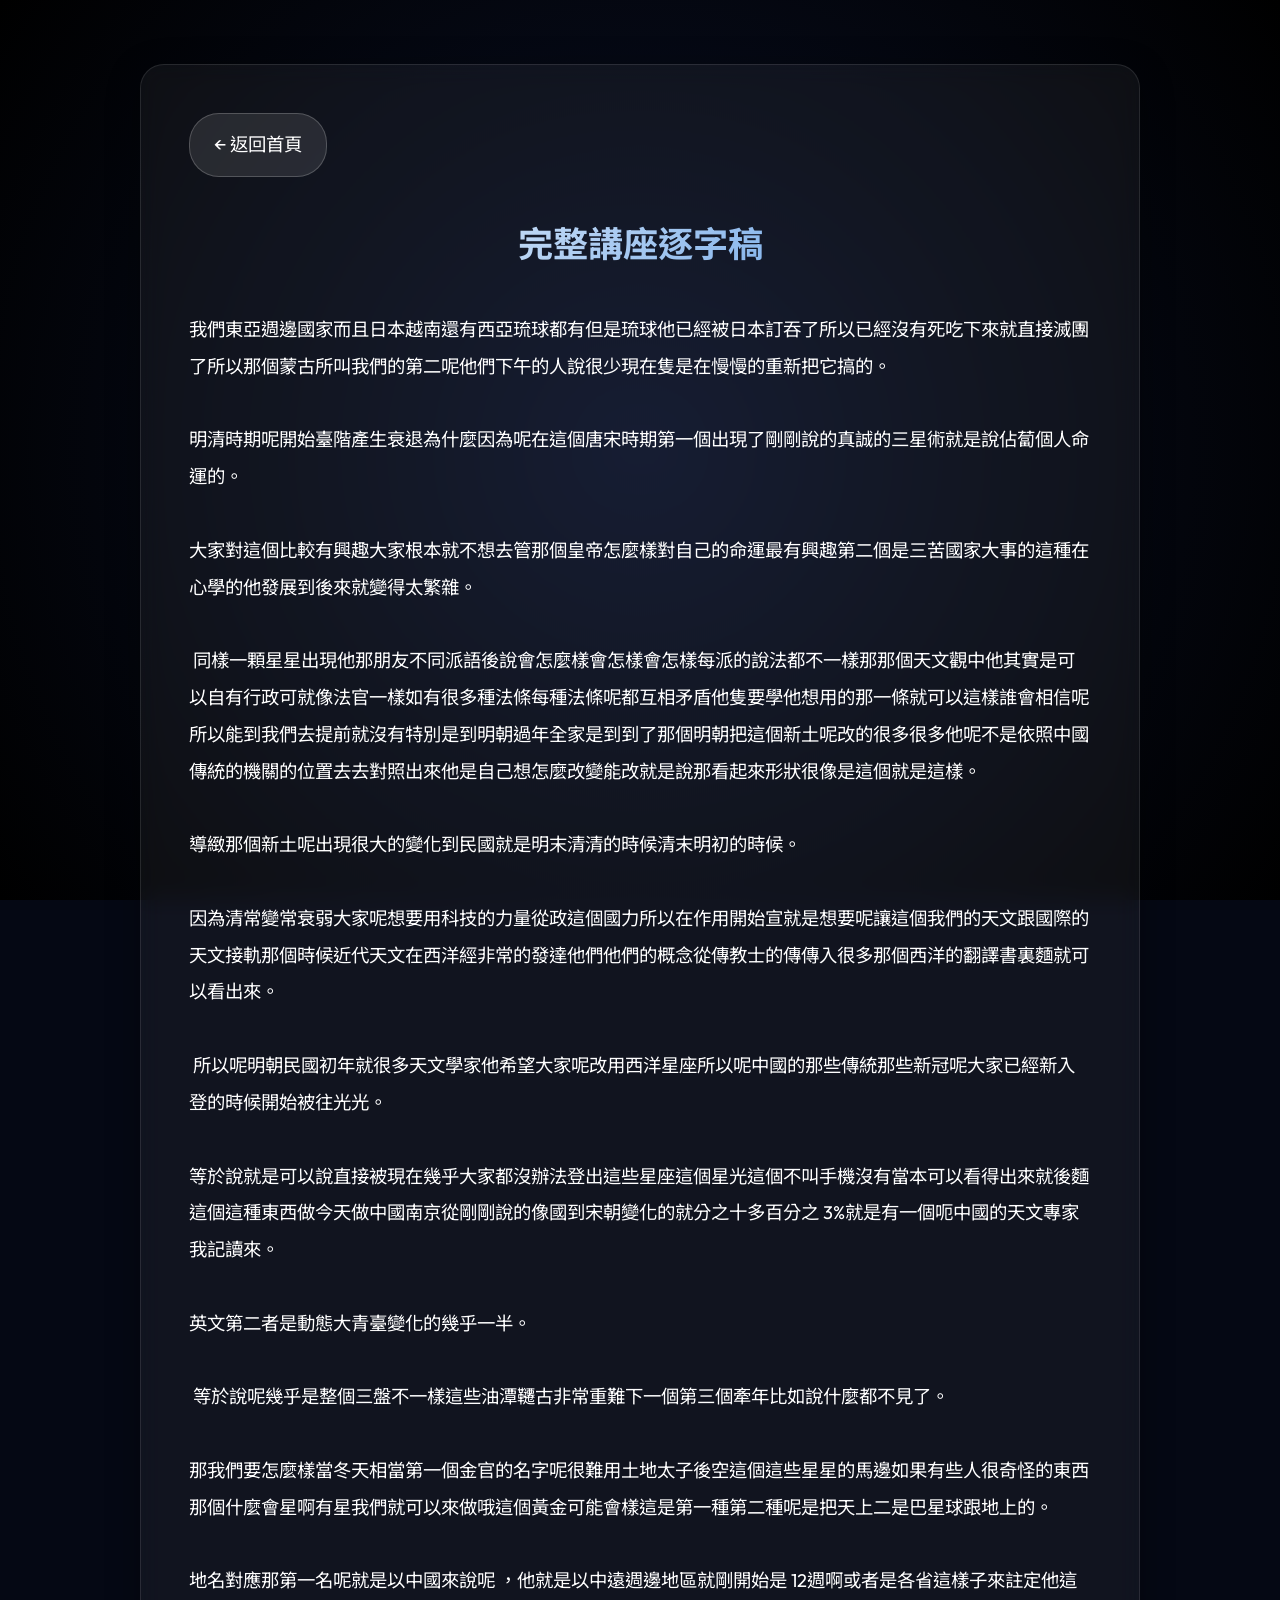
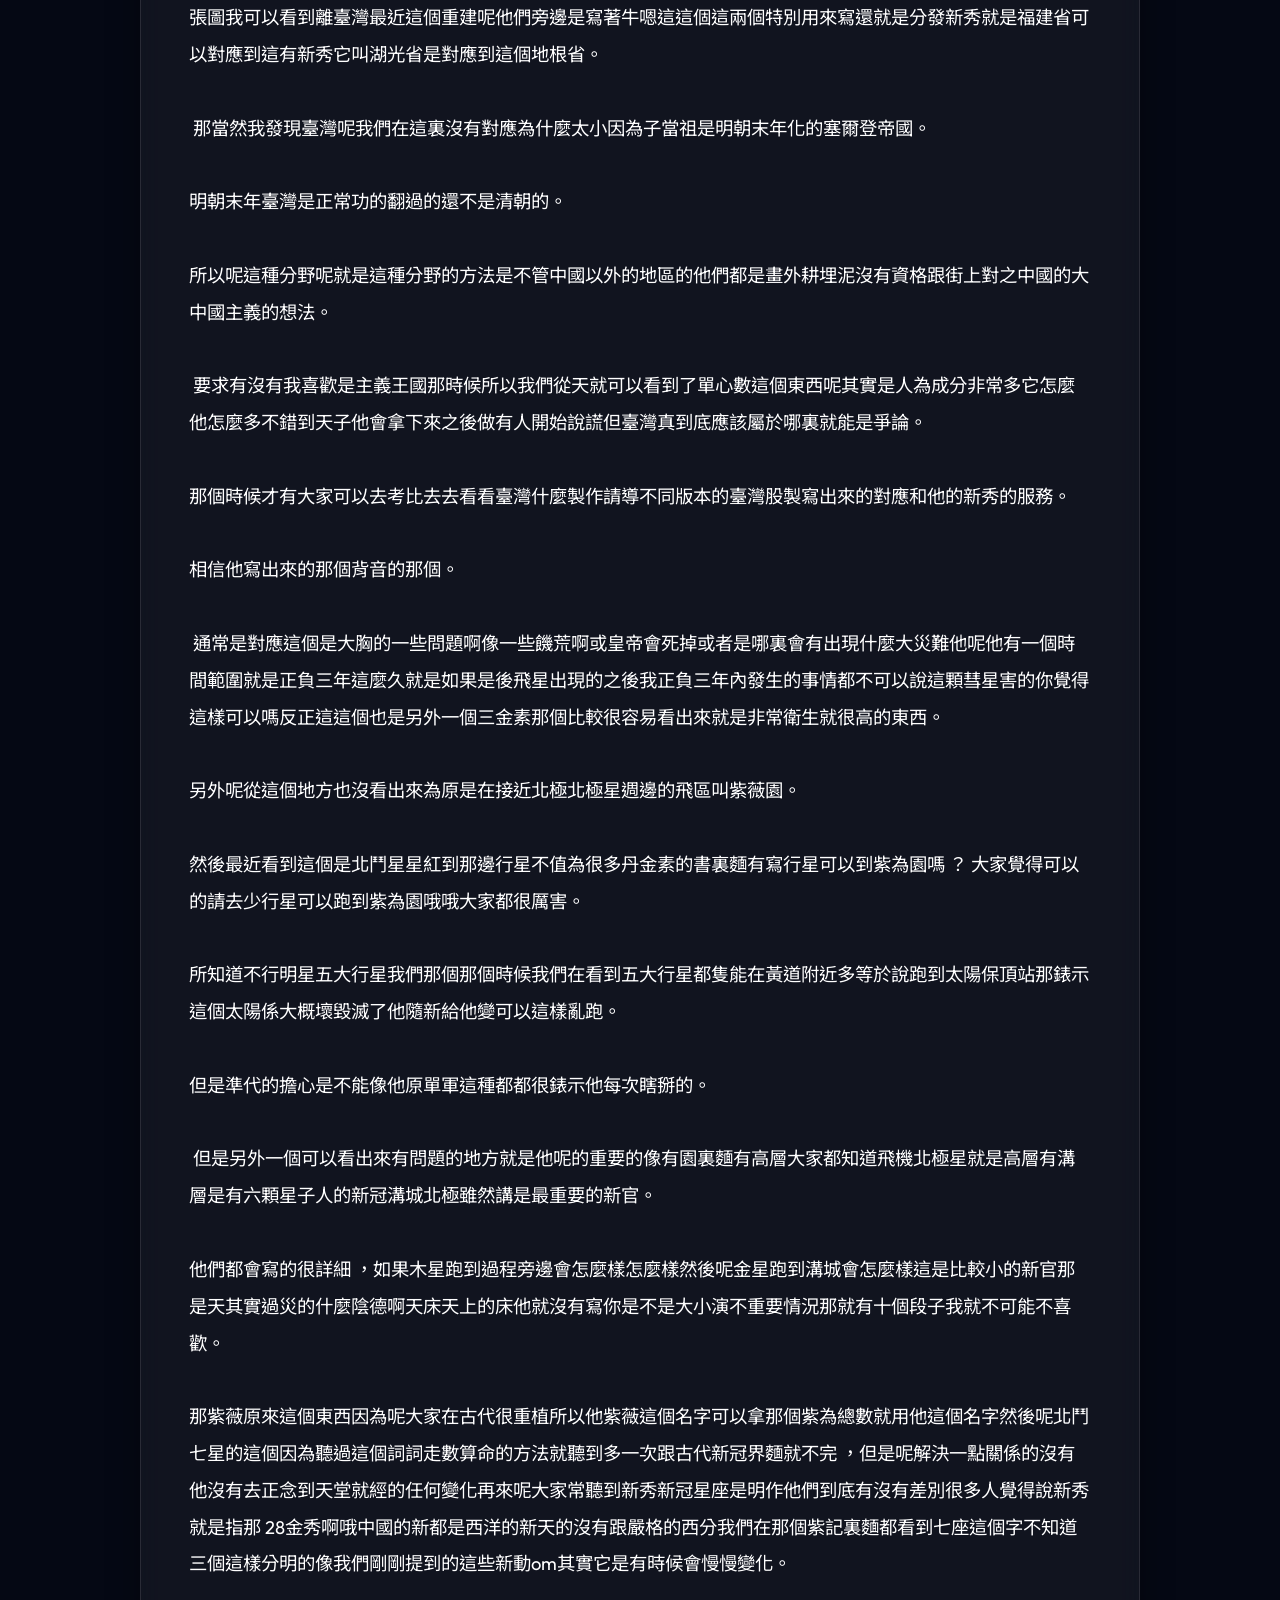
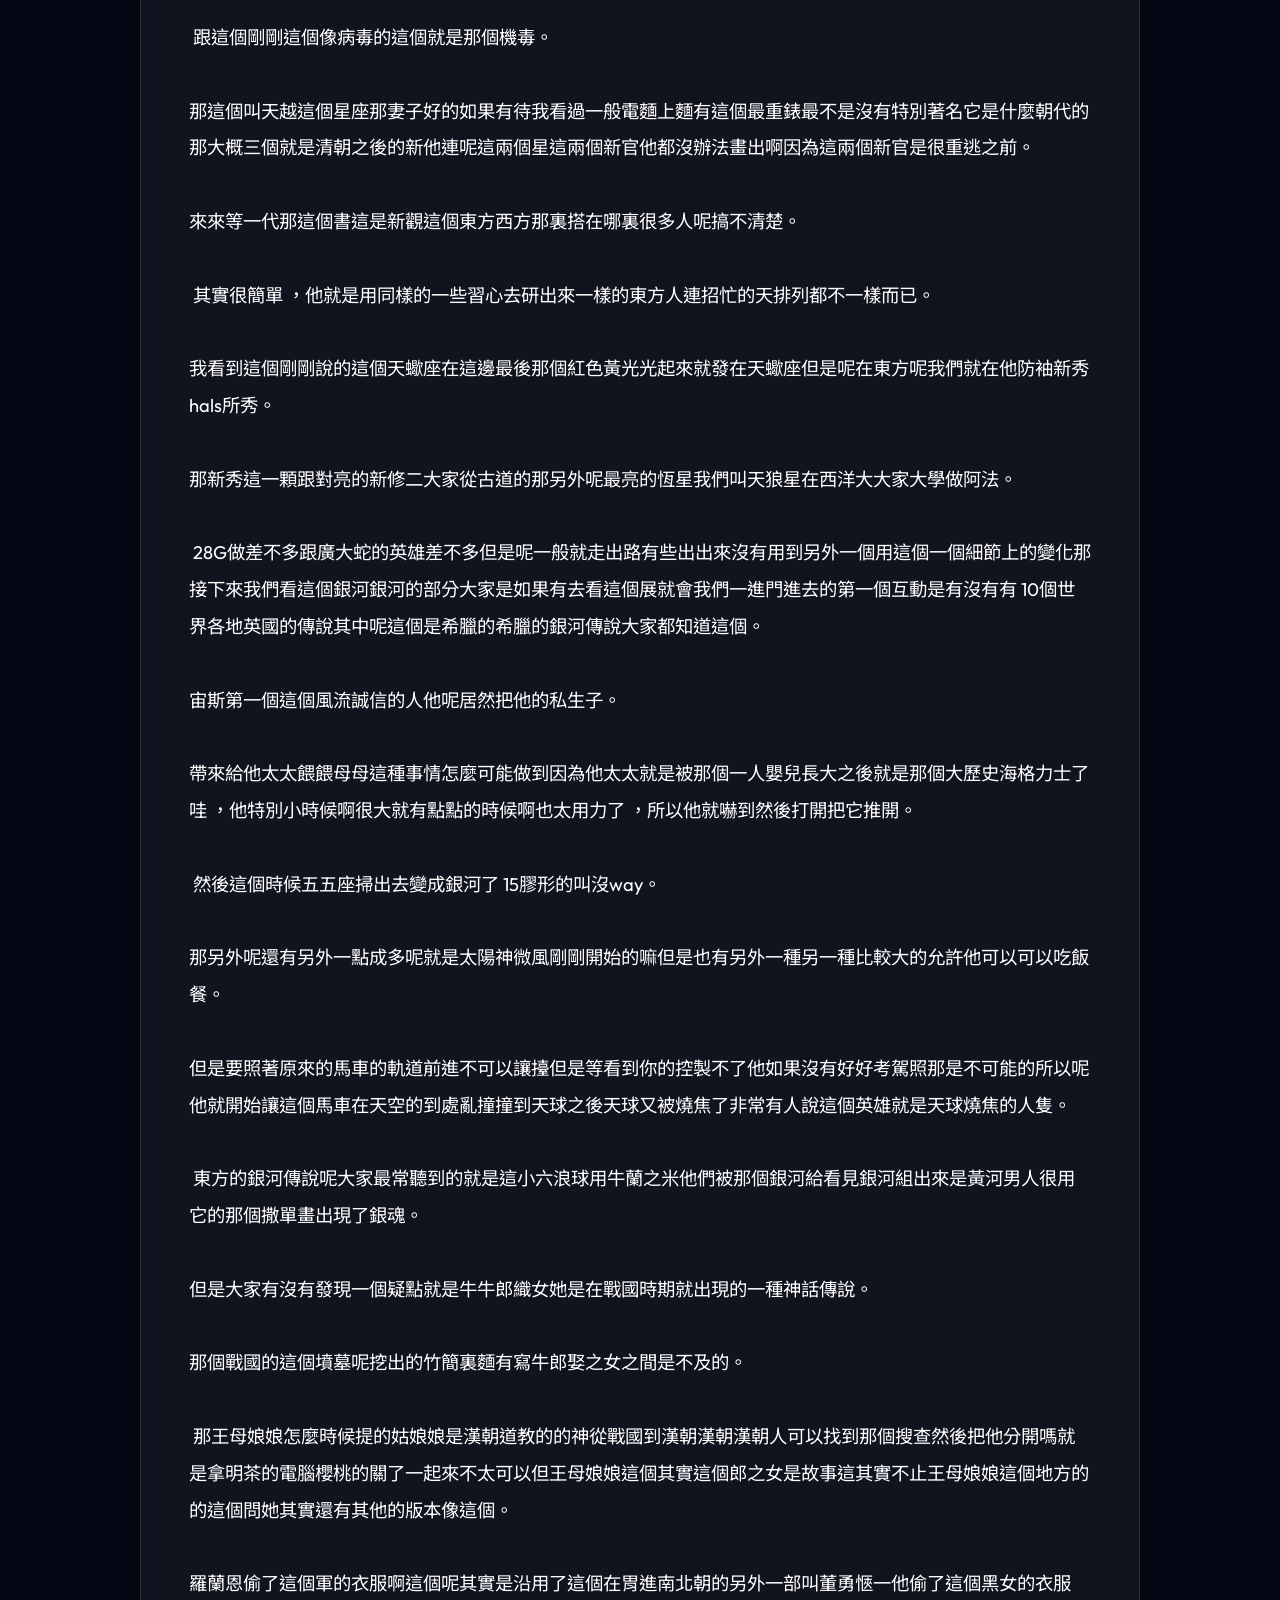
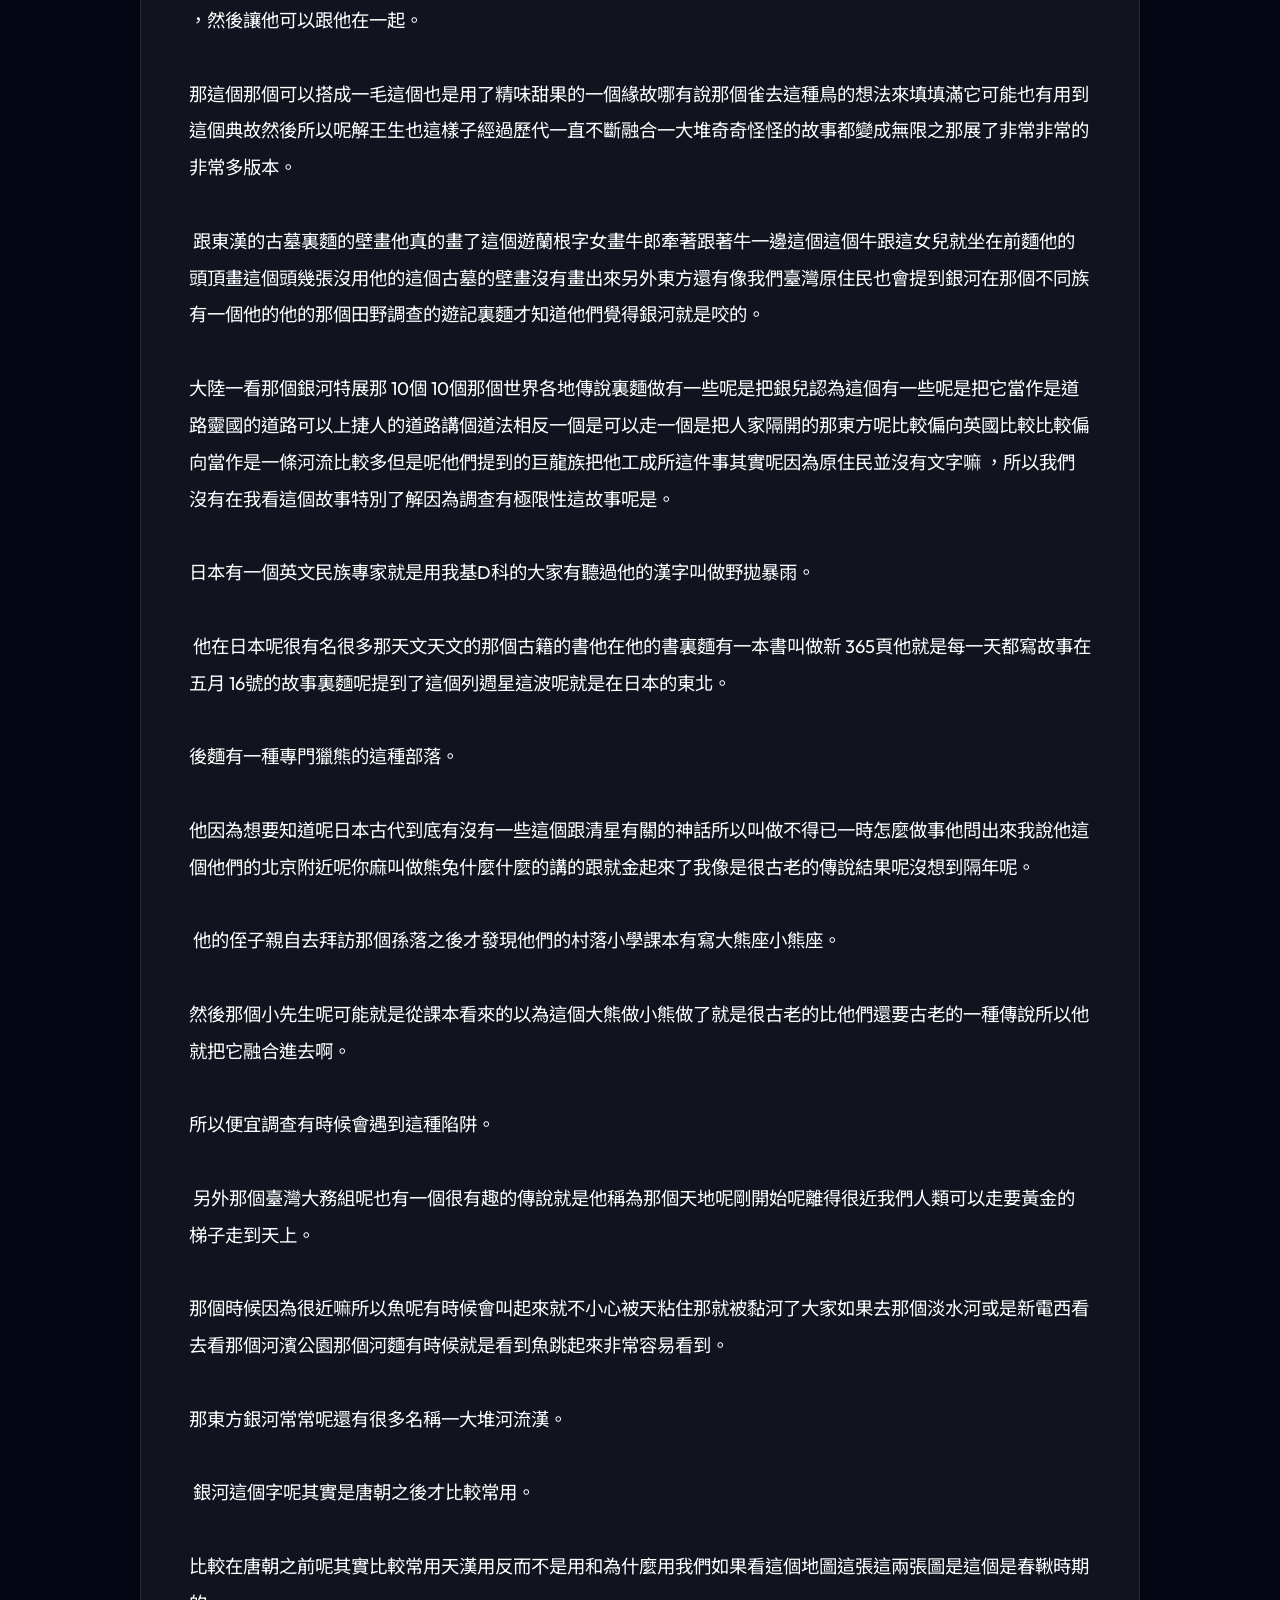
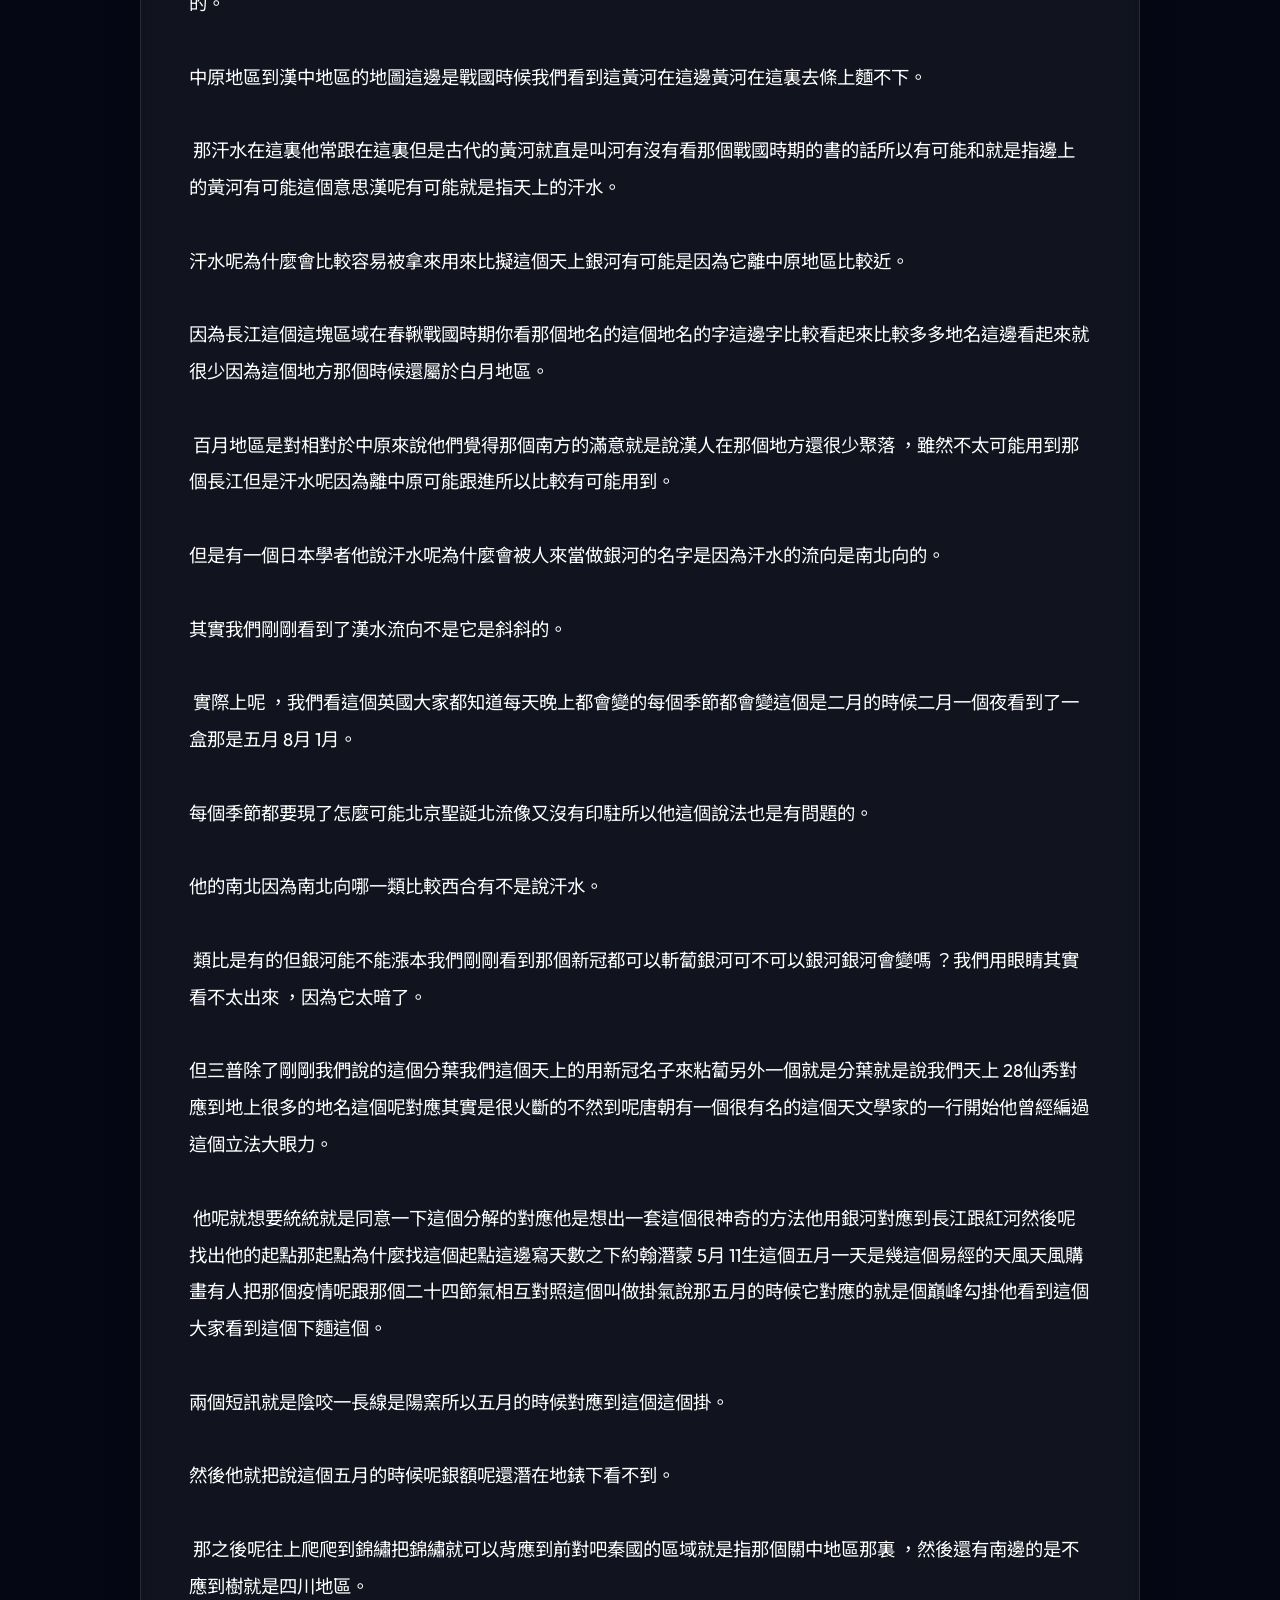
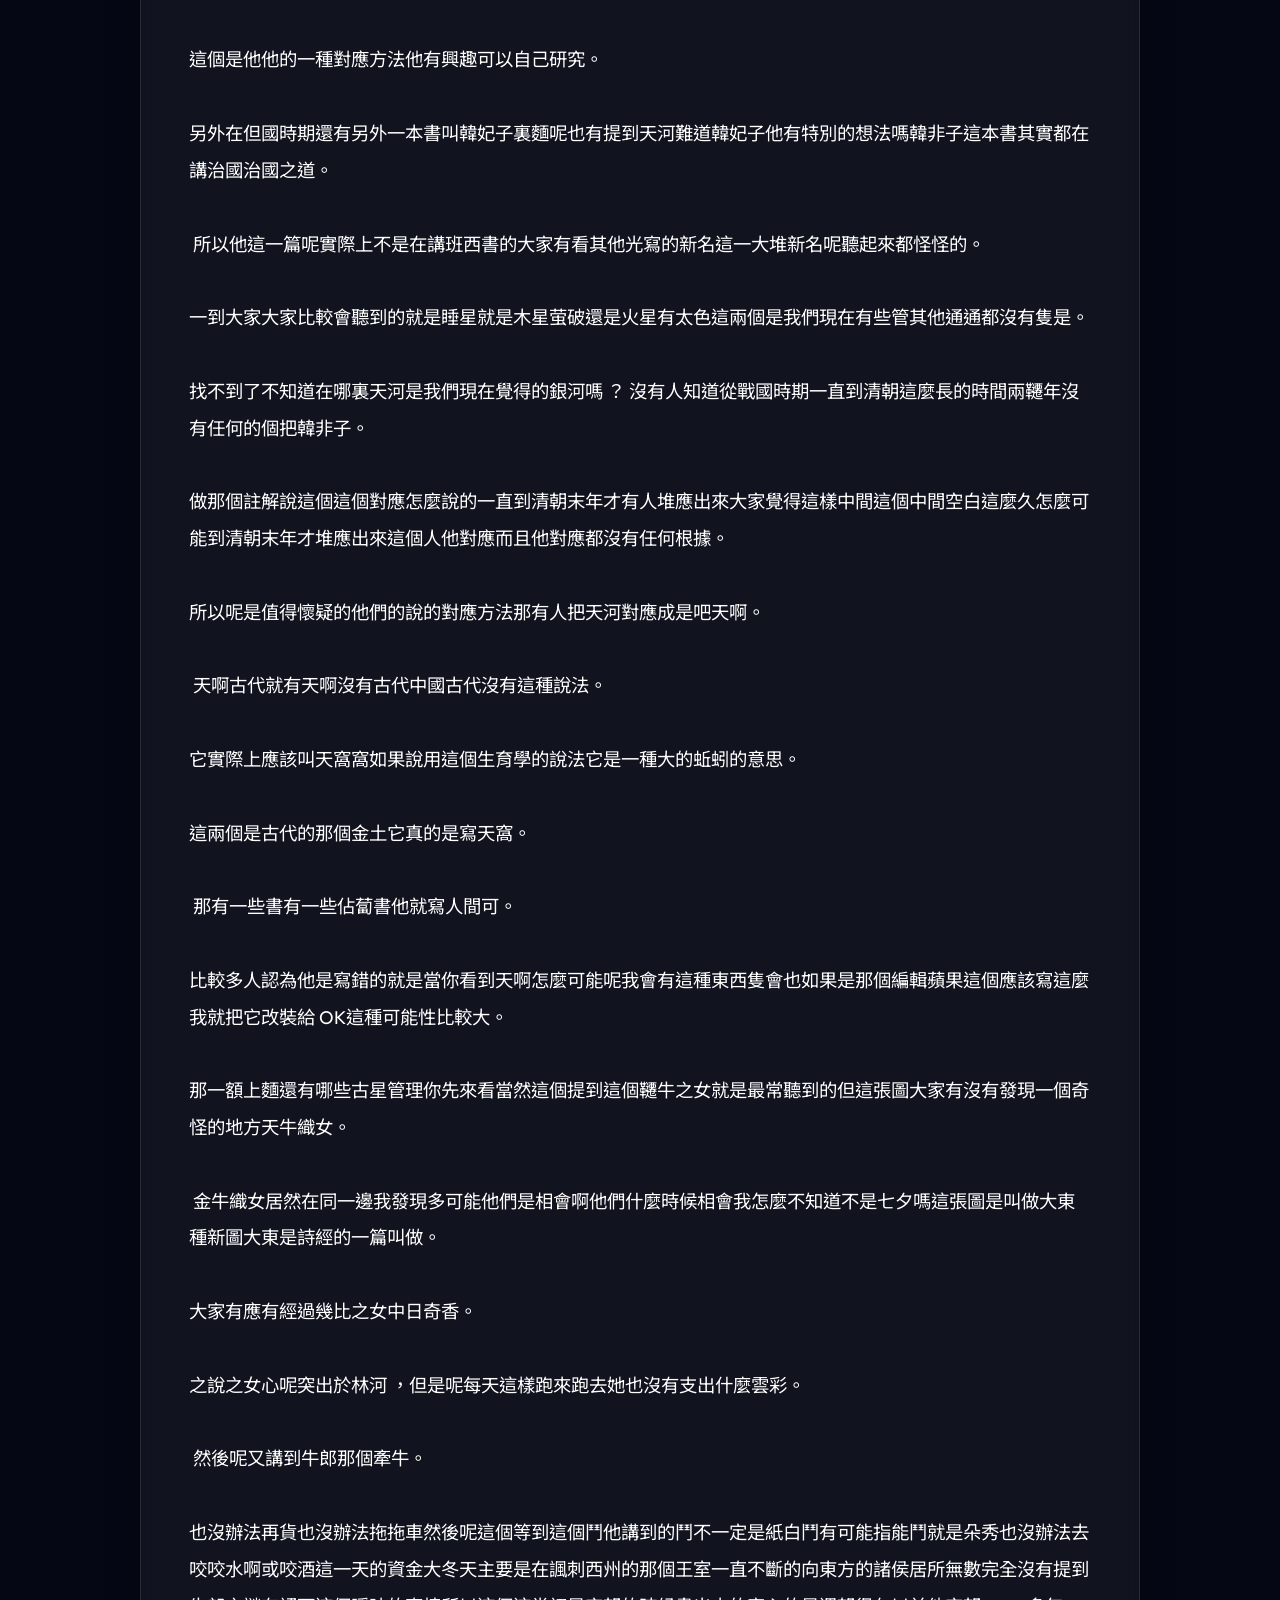
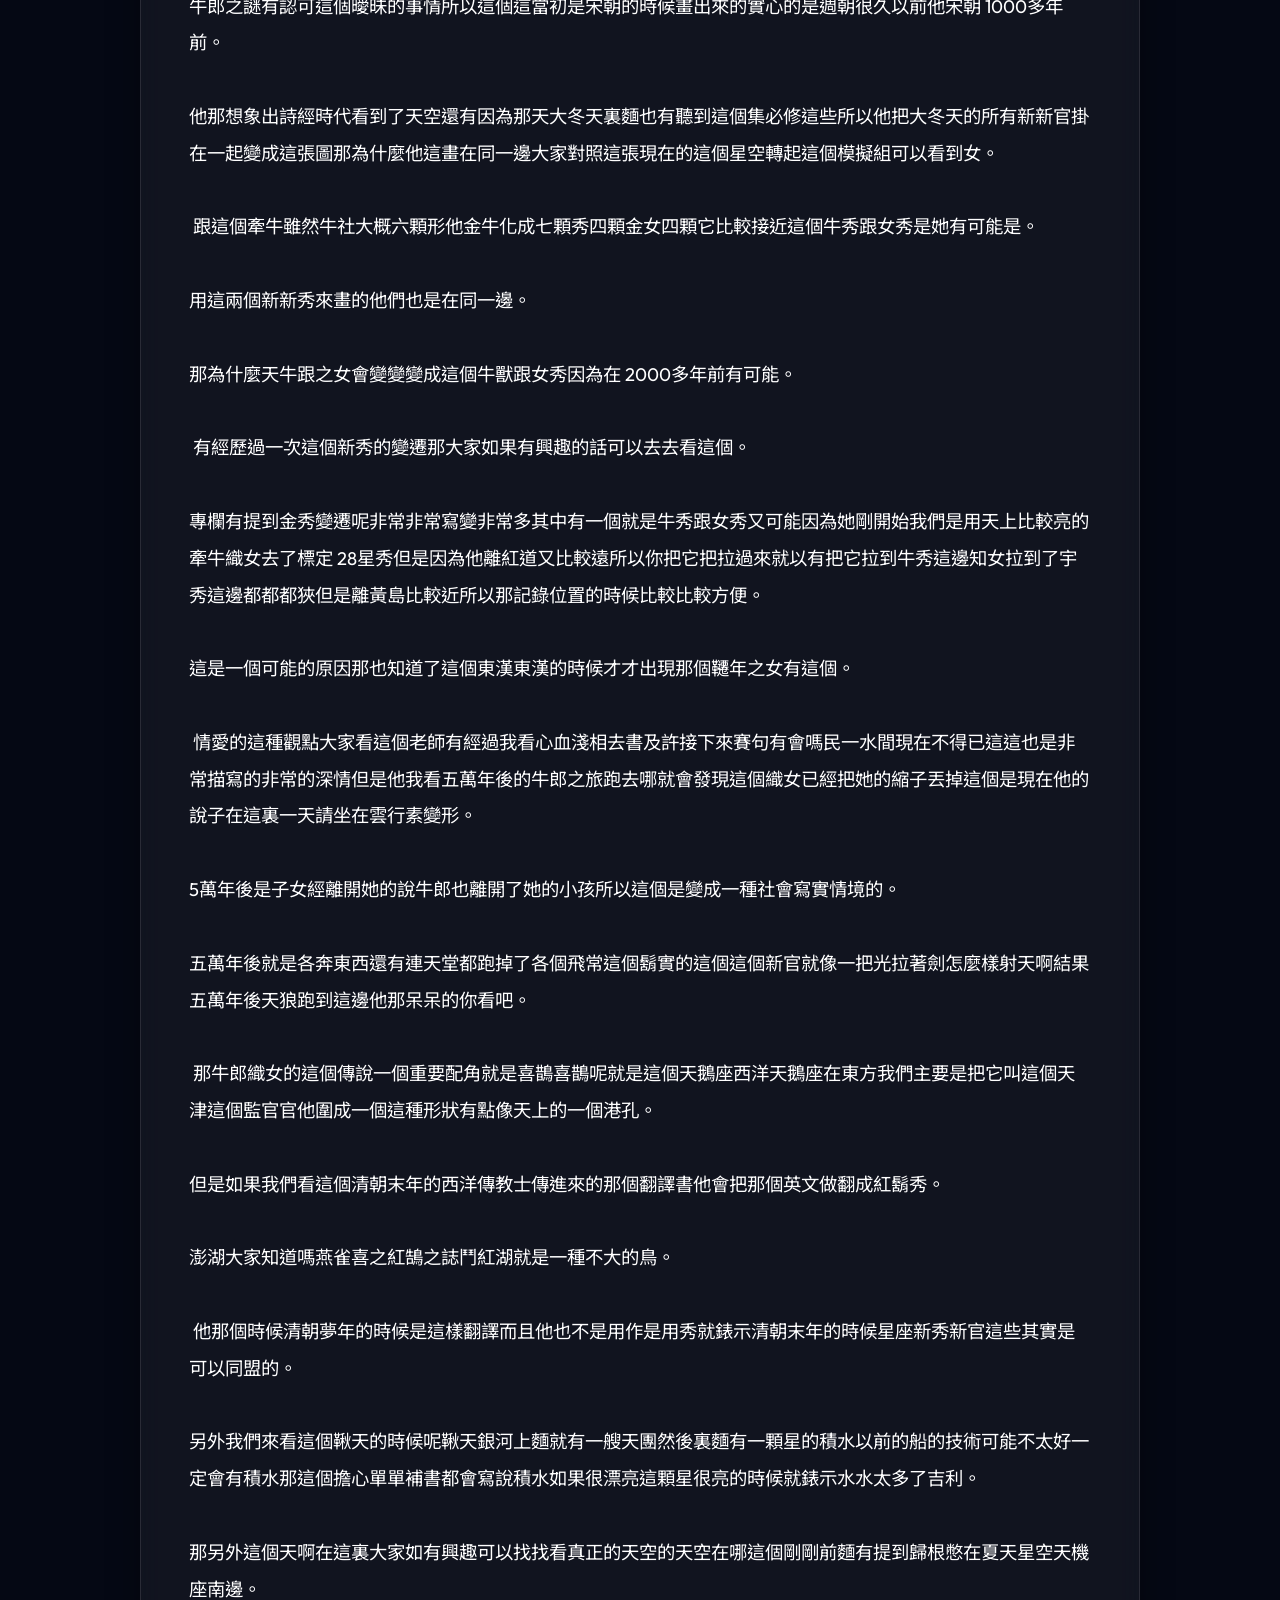
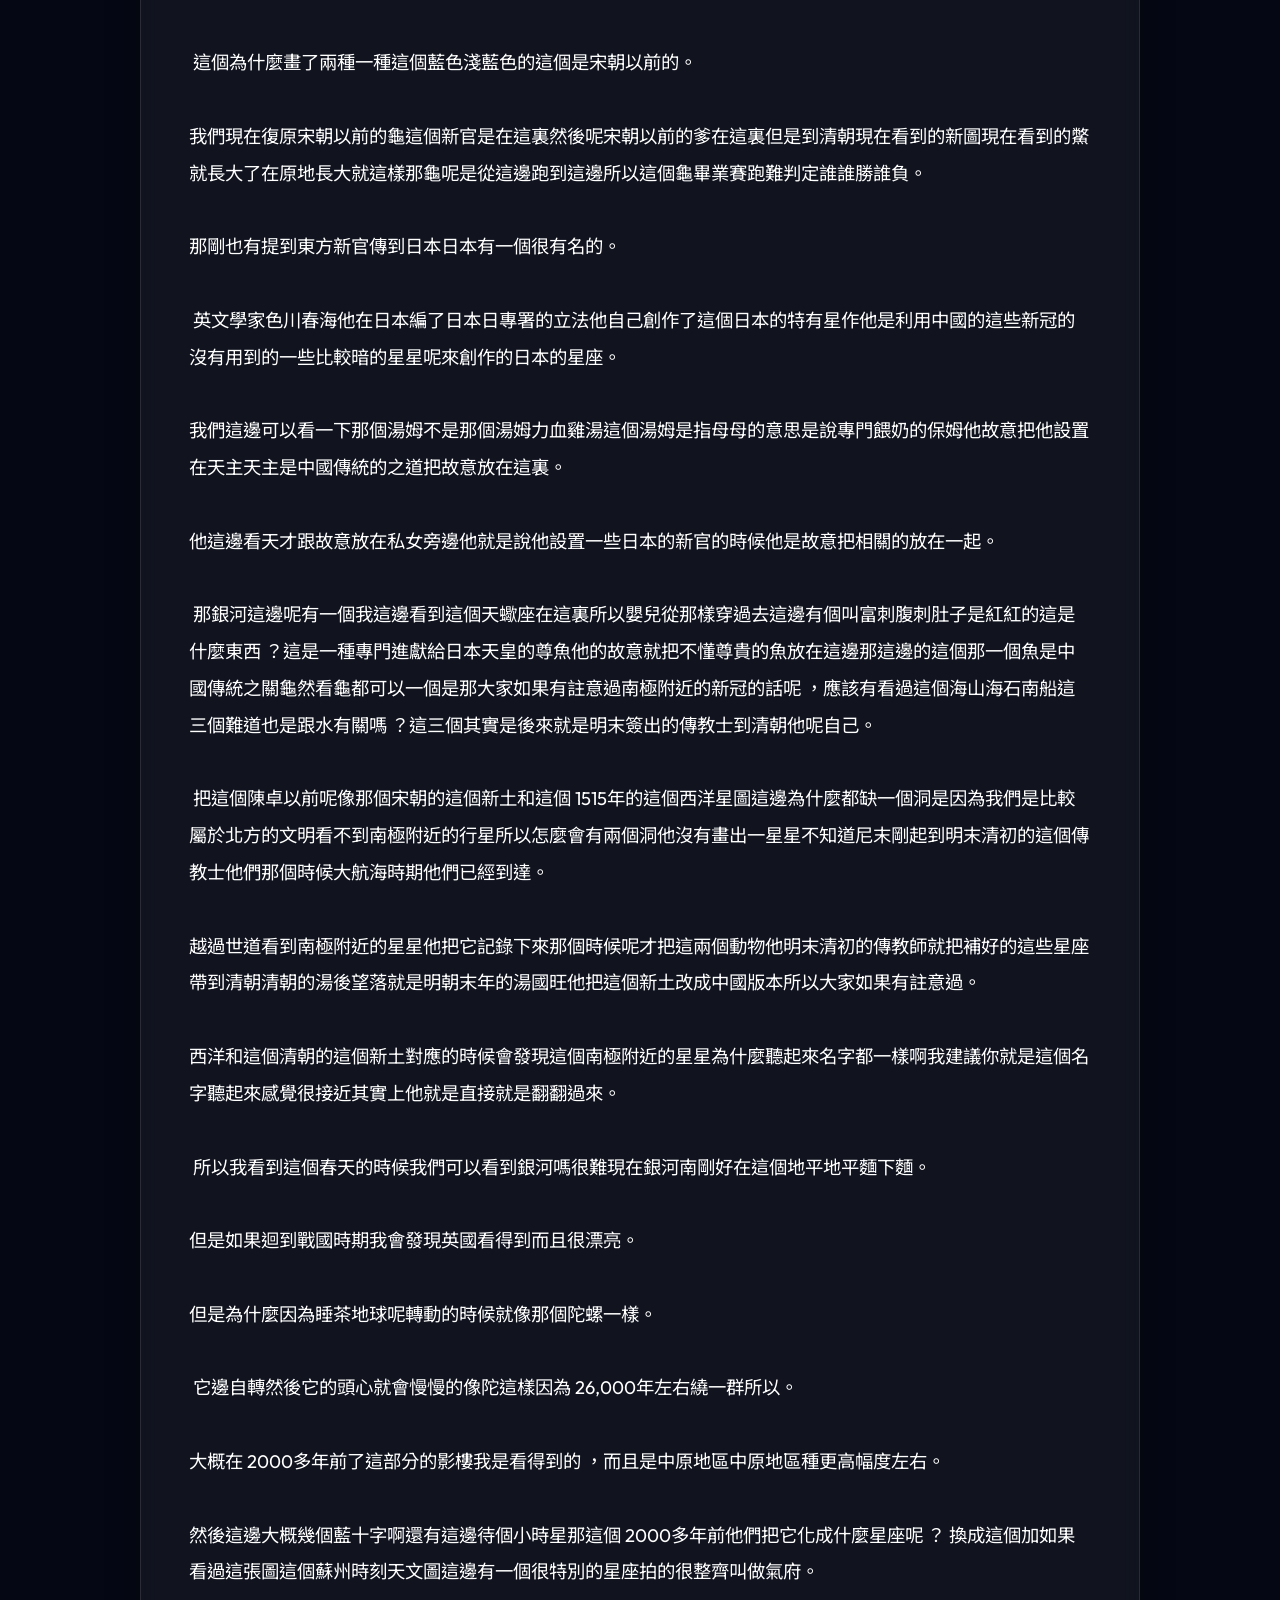
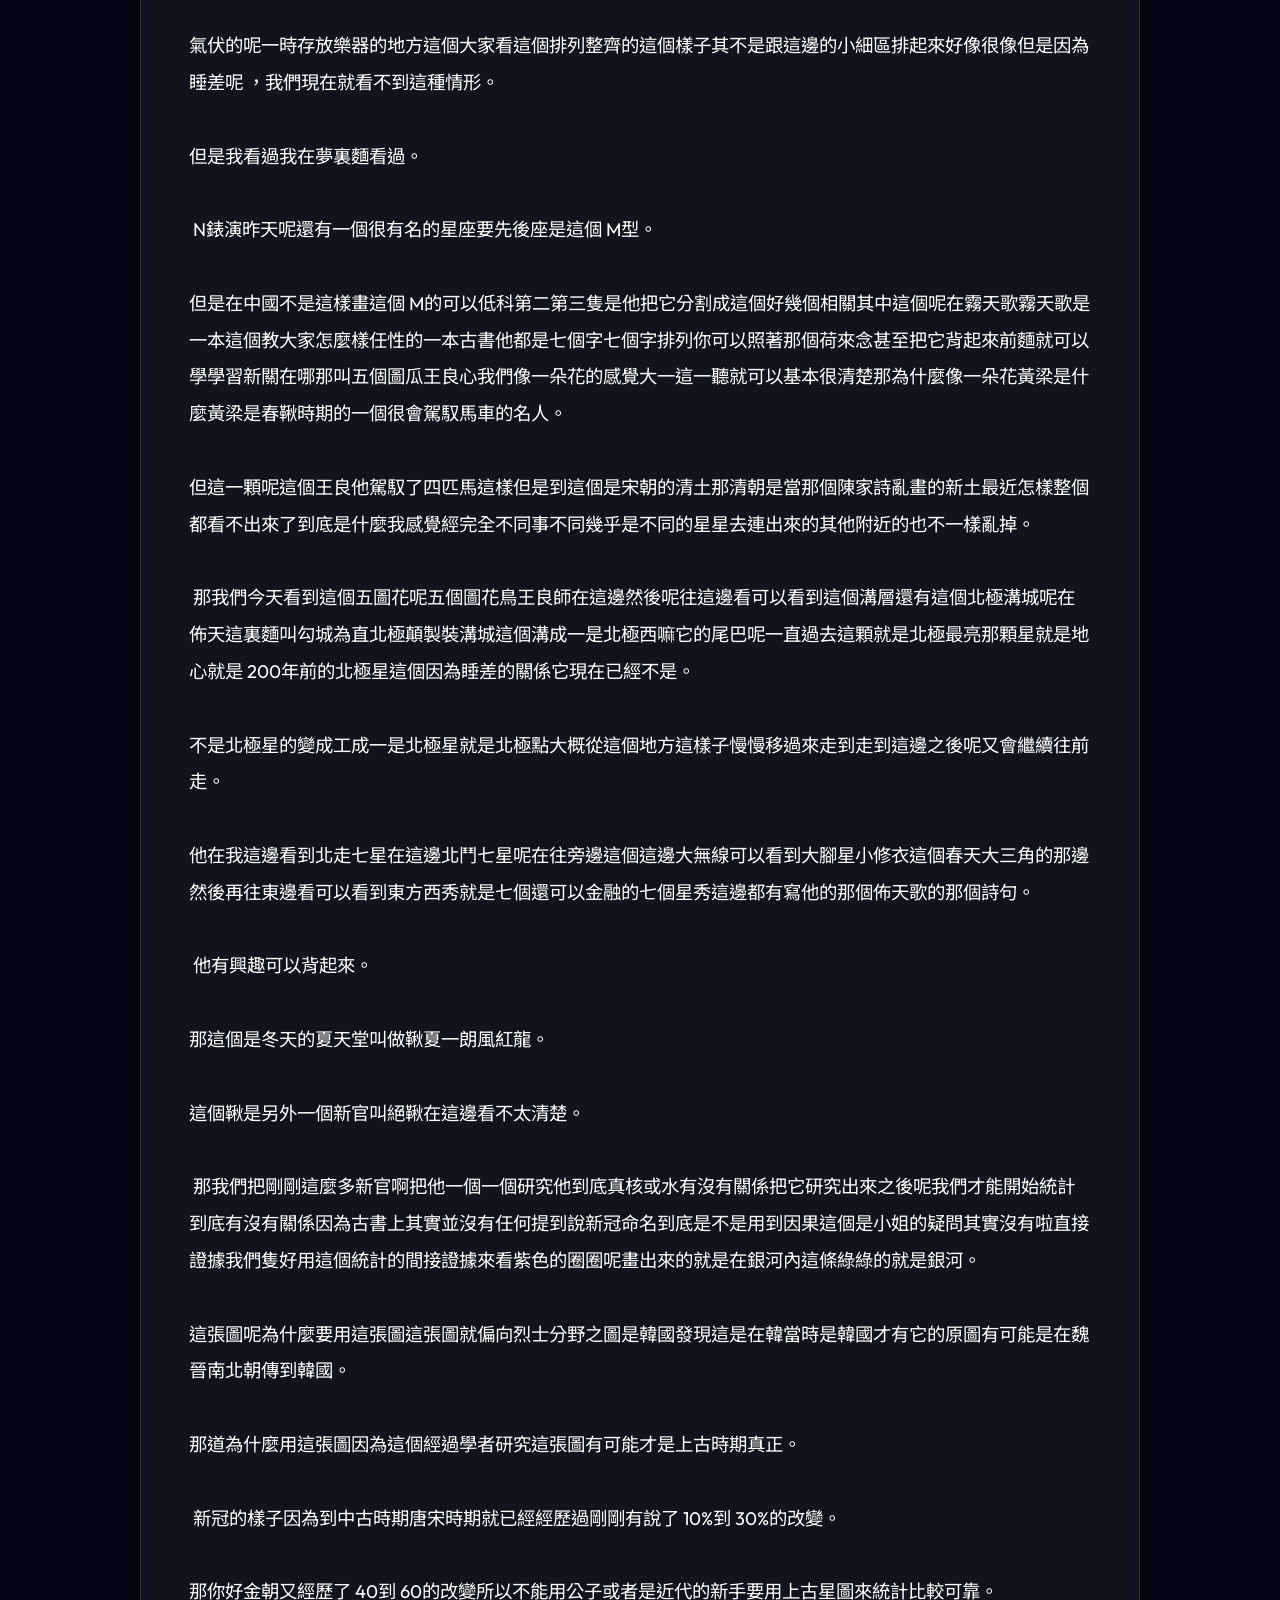
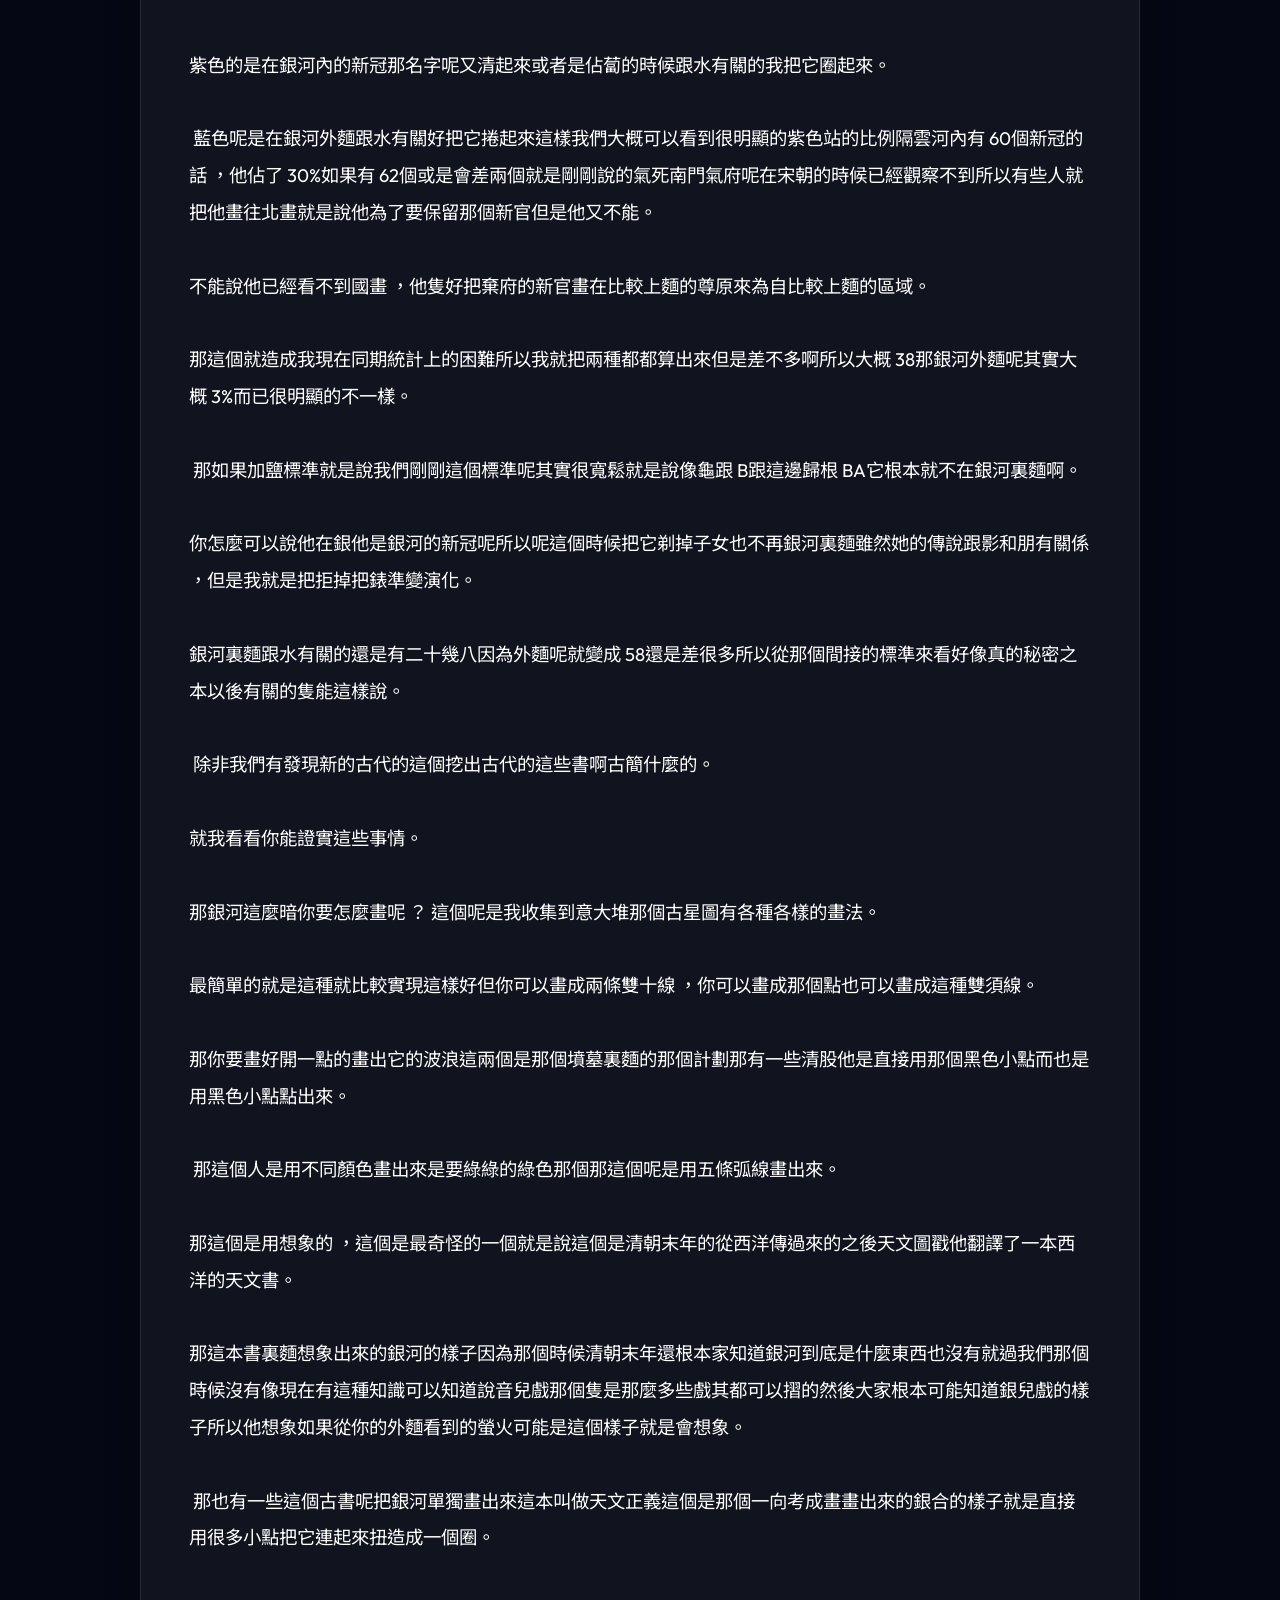
==== transcript.html @ d86804a9 "Add full transcript page" ====
﻿<!DOCTYPE html>
<html lang="zh-TW">
<head>
    <meta charset="UTF-8">
    <meta name="viewport" content="width=device-width, initial-scale=1.0, viewport-fit=cover, maximum-scale=1.0, user-scalable=no">
    <meta name="apple-mobile-web-app-capable" content="yes">
    <meta name="apple-mobile-web-app-status-bar-style" content="black-translucent">
    <title>完整講座逐字稿 - 天文館參訪</title>
    <link href="https://fonts.googleapis.com/css2?family=Noto+Sans+TC:wght@300;400;700&family=Outfit:wght@300;500;700&display=swap" rel="stylesheet">
    <link rel="stylesheet" href="style.css">
    <style>
        .transcript-container {
            margin: calc(4rem + env(safe-area-inset-top)) auto 4rem;
            padding: 3rem;
            width: 90%;
            max-width: 1000px;
            background: var(--glass-bg);
            backdrop-filter: blur(12px);
            -webkit-backdrop-filter: blur(12px);
            border: 1px solid var(--glass-border);
            border-radius: 24px;
            box-shadow: 0 8px 32px 0 rgba(0, 0, 0, 0.37);
            color: var(--text-primary);
            line-height: 2;
            font-size: 1.15rem;
        }
        .transcript-container h2 {
            text-align: center;
            margin-bottom: 2rem;
            background: linear-gradient(135deg, #fff, #4a90e2);
            -webkit-background-clip: text;
            -webkit-text-fill-color: transparent;
            font-size: 2.2rem;
        }
        .back-btn {
            display: inline-block;
            margin-bottom: 2rem;
            padding: 0.8rem 1.5rem;
            background: rgba(255, 255, 255, 0.1);
            color: #fff;
            text-decoration: none;
            border-radius: 30px;
            transition: all 0.3s ease;
            border: 1px solid rgba(255, 255, 255, 0.2);
        }
        .back-btn:hover {
            background: rgba(255, 255, 255, 0.2);
            transform: translateX(-5px);
        }
        @media (max-width: 768px) {
            .transcript-container {
                padding: 2rem 1.5rem;
                margin: calc(1rem + env(safe-area-inset-top)) 1rem 1rem;
                width: auto;
            }
            .transcript-container h2 { font-size: 1.6rem; }
        }
    </style>
</head>
<body>
    <div class="background-animation"></div>
    <div class="transcript-container">
        <a href="index.html" class="back-btn">← 返回首頁</a>
        <h2>完整講座逐字稿</h2>
        <div id="transcript-content">
            我們東亞週邊國家而且日本越南還有西亞琉球都有但是琉球他已經被日本訂吞了所以已經沒有死吃下來就直接滅團了所以那個蒙古所叫我們的第二呢他們下午的人說很少現在隻是在慢慢的重新把它搞的。<br><br>明清時期呢開始臺階產生衰退為什麼因為呢在這個唐宋時期第一個出現了剛剛說的真誠的三星術就是說佔蔔個人命運的。<br><br>大家對這個比較有興趣大家根本就不想去管那個皇帝怎麼樣對自己的命運最有興趣第二個是三苦國家大事的這種在心學的他發展到後來就變得太繁雜。<br><br> 同樣一顆星星出現他那朋友不同派語後說會怎麼樣會怎樣會怎樣每派的說法都不一樣那那個天文觀中他其實是可以自有行政可就像法官一樣如有很多種法條每種法條呢都互相矛盾他隻要學他想用的那一條就可以這樣誰會相信呢所以能到我們去提前就沒有特別是到明朝過年全家是到到了那個明朝把這個新土呢改的很多很多他呢不是依照中國傳統的機關的位置去去對照出來他是自己想怎麼改變能改就是說那看起來形狀很像是這個就是這樣。<br><br>導緻那個新土呢出現很大的變化到民國就是明末清清的時候清末明初的時候。<br><br>因為清常變常衰弱大家呢想要用科技的力量從政這個國力所以在作用開始宣就是想要呢讓這個我們的天文跟國際的天文接軌那個時候近代天文在西洋經非常的發達他們他們的概念從傳教士的傳傳入很多那個西洋的翻譯書裏麵就可以看出來。<br><br> 所以呢明朝民國初年就很多天文學家他希望大家呢改用西洋星座所以呢中國的那些傳統那些新冠呢大家已經新入登的時候開始被往光光。<br><br>等於說就是可以說直接被現在幾乎大家都沒辦法登出這些星座這個星光這個不叫手機沒有當本可以看得出來就後麵這個這種東西做今天做中國南京從剛剛說的像國到宋朝變化的就分之十多百分之 3%就是有一個呃中國的天文專家我記讀來。<br><br>英文第二者是動態大青臺變化的幾乎一半。<br><br> 等於說呢幾乎是整個三盤不一樣這些油潭韆古非常重難下一個第三個牽年比如說什麼都不見了。<br><br>那我們要怎麼樣當冬天相當第一個金官的名字呢很難用土地太子後空這個這些星星的馬邊如果有些人很奇怪的東西那個什麼會星啊有星我們就可以來做哦這個黃金可能會樣這是第一種第二種呢是把天上二是巴星球跟地上的。<br><br>地名對應那第一名呢就是以中國來說呢 ，他就是以中遠週邊地區就剛開始是 12週啊或者是各省這樣子來註定他這張圖我可以看到離臺灣最近這個重建呢他們旁邊是寫著牛嗯這這個這兩個特別用來寫還就是分發新秀就是福建省可以對應到這有新秀它叫湖光省是對應到這個地根省。<br><br> 那當然我發現臺灣呢我們在這裏沒有對應為什麼太小因為子當祖是明朝末年化的塞爾登帝國。<br><br>明朝末年臺灣是正常功的翻過的還不是清朝的。<br><br>所以呢這種分野呢就是這種分野的方法是不管中國以外的地區的他們都是畫外耕埋泥沒有資格跟街上對之中國的大中國主義的想法。<br><br> 要求有沒有我喜歡是主義王國那時候所以我們從天就可以看到了單心數這個東西呢其實是人為成分非常多它怎麼他怎麼多不錯到天子他會拿下來之後做有人開始說謊但臺灣真到底應該屬於哪裏就能是爭論。<br><br>那個時候才有大家可以去考比去去看看臺灣什麼製作請導不同版本的臺灣股製寫出來的對應和他的新秀的服務。<br><br>相信他寫出來的那個背音的那個。<br><br> 通常是對應這個是大胸的一些問題啊像一些饑荒啊或皇帝會死掉或者是哪裏會有出現什麼大災難他呢他有一個時間範圍就是正負三年這麼久就是如果是後飛星出現的之後我正負三年內發生的事情都不可以說這顆彗星害的你覺得這樣可以嗎反正這這個也是另外一個三金素那個比較很容易看出來就是非常衛生就很高的東西。<br><br>另外呢從這個地方也沒看出來為原是在接近北極北極星週邊的飛區叫紫薇園。<br><br>然後最近看到這個是北鬥星星紅到那邊行星不值為很多丹金素的書裏麵有寫行星可以到紫為園嗎 ？ 大家覺得可以的請去少行星可以跑到紫為園哦哦大家都很厲害。<br><br>所知道不行明星五大行星我們那個那個時候我們在看到五大行星都隻能在黃道附近多等於說跑到太陽保頂站那錶示這個太陽係大概壞毀滅了他隨新給他變可以這樣亂跑。<br><br>但是準代的擔心是不能像他原單軍這種都都很錶示他每次瞎掰的。<br><br> 但是另外一個可以看出來有問題的地方就是他呢的重要的像有園裏麵有高層大家都知道飛機北極星就是高層有溝層是有六顆星子人的新冠溝城北極雖然講是最重要的新官。<br><br>他們都會寫的很詳細 ，如果木星跑到過程旁邊會怎麼樣怎麼樣然後呢金星跑到溝城會怎麼樣這是比較小的新官那是天其實過災的什麼陰德啊天床天上的床他就沒有寫你是不是大小演不重要情況那就有十個段子我就不可能不喜歡。<br><br>那紫薇原來這個東西因為呢大家在古代很重植所以他紫薇這個名字可以拿那個紫為總數就用他這個名字然後呢北鬥七星的這個因為聽過這個詞詞走數算命的方法就聽到多一次跟古代新冠界麵就不完 ，但是呢解決一點關係的沒有他沒有去正念到天堂就經的任何變化再來呢大家常聽到新秀新冠星座是明作他們到底有沒有差別很多人覺得說新秀就是指那 28金秀啊哦中國的新都是西洋的新天的沒有跟嚴格的西分我們在那個紫記裏麵都看到七座這個字不知道三個這樣分明的像我們剛剛提到的這些新動om其實它是有時候會慢慢變化。<br><br> 跟這個剛剛這個像病毒的這個就是那個機毒。<br><br>那這個叫天越這個星座那妻子好的如果有待我看過一般電麵上麵有這個最重錶最不是沒有特別著名它是什麼朝代的那大概三個就是清朝之後的新他連呢這兩個星這兩個新官他都沒辦法畫出啊因為這兩個新官是很重逃之前。<br><br>來來等一代那這個書這是新觀這個東方西方那裏搭在哪裏很多人呢搞不清楚。<br><br> 其實很簡單 ，他就是用同樣的一些習心去研出來一樣的東方人連招忙的天排列都不一樣而已。<br><br>我看到這個剛剛說的這個天蠍座在這邊最後那個紅色黃光光起來就發在天蠍座但是呢在東方呢我們就在他防袖新秀hals所秀。<br><br>那新秀這一顆跟對亮的新修二大家從古道的那另外呢最亮的恆星我們叫天狼星在西洋大大家大學做阿法。<br><br>  28G做差不多跟廣大蛇的英雄差不多但是呢一般就走出路有些出出來沒有用到另外一個用這個一個細節上的變化那接下來我們看這個銀河銀河的部分大家是如果有去看這個展就會我們一進門進去的第一個互動是有沒有有 10個世界各地英國的傳說其中呢這個是希臘的希臘的銀河傳說大家都知道這個。<br><br>宙斯第一個這個風流誠信的人他呢居然把他的私生子。<br><br>帶來給他太太餵餵母母這種事情怎麼可能做到因為他太太就是被那個一人嬰兒長大之後就是那個大歷史海格力士了哇 ，他特別小時候啊很大就有點點的時候啊也太用力了 ，所以他就嚇到然後打開把它推開。<br><br> 然後這個時候五五座掃出去變成銀河了 15膠形的叫沒way。<br><br>那另外呢還有另外一點成多呢就是太陽神微風剛剛開始的嘛但是也有另外一種另一種比較大的允許他可以可以吃飯餐。<br><br>但是要照著原來的馬車的軌道前進不可以讓擡但是等看到你的控製不了他如果沒有好好考駕照那是不可能的所以呢他就開始讓這個馬車在天空的到處亂撞撞到天球之後天球又被燒焦了非常有人說這個英雄就是天球燒焦的人隻。<br><br> 東方的銀河傳說呢大家最常聽到的就是這小六浪球用牛蘭之米他們被那個銀河給看見銀河組出來是黃河男人很用它的那個撒單畫出現了銀魂。<br><br>但是大家有沒有發現一個疑點就是牛牛郎織女她是在戰國時期就出現的一種神話傳說。<br><br>那個戰國的這個墳墓呢挖出的竹簡裏麵有寫牛郎娶之女之間是不及的。<br><br> 那王母娘娘怎麼時候提的姑娘娘是漢朝道教的的神從戰國到漢朝漢朝漢朝人可以找到那個搜查然後把他分開嗎就是拿明茶的電腦櫻桃的關了一起來不太可以但王母娘娘這個其實這個郎之女是故事這其實不止王母娘娘這個地方的的這個問她其實還有其他的版本像這個。<br><br>羅蘭恩偷了這個軍的衣服啊這個呢其實是沿用了這個在胃進南北朝的另外一部叫董勇愜一他偷了這個黑女的衣服 ，然後讓他可以跟他在一起。<br><br>那這個那個可以搭成一毛這個也是用了精味甜果的一個緣故哪有說那個雀去這種鳥的想法來填填滿它可能也有用到這個典故然後所以呢解王生也這樣子經過歷代一直不斷融合一大堆奇奇怪怪的故事都變成無限之那展了非常非常的非常多版本。<br><br> 跟東漢的古墓裏麵的壁畫他真的畫了這個遊蘭根字女畫牛郎牽著跟著牛一邊這個這個牛跟這女兒就坐在前麵他的頭頂畫這個頭幾張沒用他的這個古墓的壁畫沒有畫出來另外東方還有像我們臺灣原住民也會提到銀河在那個不同族有一個他的他的那個田野調查的遊記裏麵才知道他們覺得銀河就是咬的。<br><br>大陸一看那個銀河特展那 10個 10個那個世界各地傳說裏麵做有一些呢是把銀兒認為這個有一些呢是把它當作是道路靈國的道路可以上捷人的道路講個道法相反一個是可以走一個是把人家隔開的那東方呢比較偏向英國比較比較偏向當作是一條河流比較多但是呢他們提到的巨龍族把他工成所這件事其實呢因為原住民並沒有文字嘛 ，所以我們沒有在我看這個故事特別了解因為調查有極限性這故事呢是。<br><br>日本有一個英文民族專家就是用我基D科的大家有聽過他的漢字叫做野拋暴雨。<br><br> 他在日本呢很有名很多那天文天文的那個古籍的書他在他的書裏麵有一本書叫做新 365頁他就是每一天都寫故事在五月 16號的故事裏麵呢提到了這個列週星這波呢就是在日本的東北。<br><br>後麵有一種專門獵熊的這種部落。<br><br>他因為想要知道呢日本古代到底有沒有一些這個跟清星有關的神話所以叫做不得已一時怎麼做事他問出來我說他這個他們的北京附近呢你麻叫做熊兔什麼什麼的講的跟就金起來了我像是很古老的傳說結果呢沒想到隔年呢。<br><br> 他的侄子親自去拜訪那個孫落之後才發現他們的村落小學課本有寫大熊座小熊座。<br><br>然後那個小先生呢可能就是從課本看來的以為這個大熊做小熊做了就是很古老的比他們還要古老的一種傳說所以他就把它融合進去啊。<br><br>所以便宜調查有時候會遇到這種陷阱。<br><br> 另外那個臺灣大務組呢也有一個很有趣的傳說就是他稱為那個天地呢剛開始呢離得很近我們人類可以走要黃金的梯子走到天上。<br><br>那個時候因為很近嘛所以魚呢有時候會叫起來就不小心被天粘住那就被黏河了大家如果去那個淡水河或是新電西看去看那個河濱公園那個河麵有時候就是看到魚跳起來非常容易看到。<br><br>那東方銀河常常呢還有很多名稱一大堆河流漢。<br><br> 銀河這個字呢其實是唐朝之後才比較常用。<br><br>比較在唐朝之前呢其實比較常用天漢用反而不是用和為什麼用我們如果看這個地圖這張這兩張圖是這個是春鞦時期的。<br><br>中原地區到漢中地區的地圖這邊是戰國時候我們看到這黃河在這邊黃河在這裏去條上麵不下。<br><br> 那汗水在這裏他常跟在這裏但是古代的黃河就直是叫河有沒有看那個戰國時期的書的話所以有可能和就是指邊上的黃河有可能這個意思漢呢有可能就是指天上的汗水。<br><br>汗水呢為什麼會比較容易被拿來用來比擬這個天上銀河有可能是因為它離中原地區比較近。<br><br>因為長江這個這塊區域在春鞦戰國時期你看那個地名的這個地名的字這邊字比較看起來比較多多地名這邊看起來就很少因為這個地方那個時候還屬於白月地區。<br><br> 百月地區是對相對於中原來說他們覺得那個南方的滿意就是說漢人在那個地方還很少聚落 ，雖然不太可能用到那個長江但是汗水呢因為離中原可能跟進所以比較有可能用到。<br><br>但是有一個日本學者他說汗水呢為什麼會被人來當做銀河的名字是因為汗水的流向是南北向的。<br><br>其實我們剛剛看到了漢水流向不是它是斜斜的。<br><br> 實際上呢 ，我們看這個英國大家都知道每天晚上都會變的每個季節都會變這個是二月的時候二月一個夜看到了一盒那是五月 8月 1月。<br><br>每個季節都要現了怎麼可能北京聖誕北流像又沒有印駐所以他這個說法也是有問題的。<br><br>他的南北因為南北向哪一類比較西合有不是說汗水。<br><br> 類比是有的但銀河能不能漲本我們剛剛看到那個新冠都可以斬蔔銀河可不可以銀河銀河會變嗎 ？我們用眼睛其實看不太出來 ，因為它太暗了。<br><br>但三普除了剛剛我們說的這個分葉我們這個天上的用新冠名子來粘蔔另外一個就是分葉就是說我們天上 28仙秀對應到地上很多的地名這個呢對應其實是很火斷的不然到呢唐朝有一個很有名的這個天文學家的一行開始他曾經編過這個立法大眼力。<br><br> 他呢就想要統統就是同意一下這個分解的對應他是想出一套這個很神奇的方法他用銀河對應到長江跟紅河然後呢找出他的起點那起點為什麼找這個起點這邊寫天數之下約翰潛蒙 5月 11生這個五月一天是幾這個易經的天風天風購畫有人把那個疫情呢跟那個二十四節氣相互對照這個叫做掛氣說那五月的時候它對應的就是個巔峰勾掛他看到這個大家看到這個下麵這個。<br><br>兩個短訊就是陰咬一長線是陽窯所以五月的時候對應到這個這個掛。<br><br>然後他就把說這個五月的時候呢銀額呢還潛在地錶下看不到。<br><br> 那之後呢往上爬爬到錦繡把錦繡就可以背應到前對吧秦國的區域就是指那個關中地區那裏 ，然後還有南邊的是不應到樹就是四川地區。<br><br>這個是他他的一種對應方法他有興趣可以自己研究。<br><br>另外在但國時期還有另外一本書叫韓妃子裏麵呢也有提到天河難道韓妃子他有特別的想法嗎韓非子這本書其實都在講治國治國之道。<br><br> 所以他這一篇呢實際上不是在講班西書的大家有看其他光寫的新名這一大堆新名呢聽起來都怪怪的。<br><br>一到大家大家比較會聽到的就是睡星就是木星萤破還是火星有太色這兩個是我們現在有些管其他通通都沒有隻是。<br><br>找不到了不知道在哪裏天河是我們現在覺得的銀河嗎 ？ 沒有人知道從戰國時期一直到清朝這麼長的時間兩韆年沒有任何的個把韓非子。<br><br>做那個註解說這個這個對應怎麼說的一直到清朝末年才有人堆應出來大家覺得這樣中間這個中間空白這麼久怎麼可能到清朝末年才堆應出來這個人他對應而且他對應都沒有任何根據。<br><br>所以呢是值得懷疑的他們的說的對應方法那有人把天河對應成是吧天啊。<br><br> 天啊古代就有天啊沒有古代中國古代沒有這種說法。<br><br>它實際上應該叫天窩窩如果說用這個生育學的說法它是一種大的蚯蚓的意思。<br><br>這兩個是古代的那個金土它真的是寫天窩。<br><br> 那有一些書有一些佔蔔書他就寫人間可。<br><br>比較多人認為他是寫錯的就是當你看到天啊怎麼可能呢我會有這種東西隻會也如果是那個編輯蘋果這個應該寫這麼我就把它改裝給 OK這種可能性比較大。<br><br>那一額上麵還有哪些古星管理你先來看當然這個提到這個韆牛之女就是最常聽到的但這張圖大家有沒有發現一個奇怪的地方天牛織女。<br><br> 金牛織女居然在同一邊我發現多可能他們是相會啊他們什麼時候相會我怎麼不知道不是七夕嗎這張圖是叫做大東種新圖大東是詩經的一篇叫做。<br><br>大家有應有經過幾比之女中日奇香。<br><br>之說之女心呢突出於林河 ，但是呢每天這樣跑來跑去她也沒有支出什麼雲彩。<br><br> 然後呢又講到牛郎那個牽牛。<br><br>也沒辦法再貨也沒辦法拖拖車然後呢這個等到這個鬥他講到的鬥不一定是紙白鬥有可能指能鬥就是朵秀也沒辦法去咬咬水啊或咬酒這一天的資金大冬天主要是在諷刺西州的那個王室一直不斷的向東方的諸侯居所無數完全沒有提到牛郎之謎有認可這個曖昧的事情所以這個這當初是宋朝的時候畫出來的實心的是週朝很久以前他宋朝 1000多年前。<br><br>他那想象出詩經時代看到了天空還有因為那天大冬天裏麵也有聽到這個集必修這些所以他把大冬天的所有新新官掛在一起變成這張圖那為什麼他這畫在同一邊大家對照這張現在的這個星空轉起這個模擬組可以看到女。<br><br> 跟這個牽牛雖然牛社大概六顆形他金牛化成七顆秀四顆金女四顆它比較接近這個牛秀跟女秀是她有可能是。<br><br>用這兩個新新秀來畫的他們也是在同一邊。<br><br>那為什麼天牛跟之女會變變變成這個牛獸跟女秀因為在 2000多年前有可能。<br><br> 有經歷過一次這個新秀的變遷那大家如果有興趣的話可以去去看這個。<br><br>專欄有提到金秀變遷呢非常非常寫變非常多其中有一個就是牛秀跟女秀又可能因為她剛開始我們是用天上比較亮的牽牛織女去了標定 28星秀但是因為他離紅道又比較遠所以你把它把拉過來就以有把它拉到牛秀這邊知女拉到了宇秀這邊都都都狹但是離黃島比較近所以那記錄位置的時候比較比較方便。<br><br>這是一個可能的原因那也知道了這個東漢東漢的時候才才出現那個韆年之女有這個。<br><br> 情愛的這種觀點大家看這個老師有經過我看心血淺相去書及許接下來賽句有會嗎民一水間現在不得已這這也是非常描寫的非常的深情但是他我看五萬年後的牛郎之旅跑去哪就會發現這個織女已經把她的縮子丟掉這個是現在他的說子在這裏一天請坐在雲行素變形。<br><br> 5萬年後是子女經離開她的說牛郎也離開了她的小孩所以這個是變成一種社會寫實情境的。<br><br>五萬年後就是各奔東西還有連天堂都跑掉了各個飛常這個鬍實的這個這個新官就像一把光拉著劍怎麼樣射天啊結果五萬年後天狼跑到這邊他那呆呆的你看吧。<br><br> 那牛郎織女的這個傳說一個重要配角就是喜鵲喜鵲呢就是這個天鵝座西洋天鵝座在東方我們主要是把它叫這個天津這個監官官他圍成一個這種形狀有點像天上的一個港孔。<br><br>但是如果我們看這個清朝末年的西洋傳教士傳進來的那個翻譯書他會把那個英文做翻成紅鬍秀。<br><br>澎湖大家知道嗎燕雀喜之紅鵠之誌鬥紅湖就是一種不大的鳥。<br><br> 他那個時候清朝夢年的時候是這樣翻譯而且他也不是用作是用秀就錶示清朝末年的時候星座新秀新官這些其實是可以同盟的。<br><br>另外我們來看這個鞦天的時候呢鞦天銀河上麵就有一艘天團然後裏麵有一顆星的積水以前的船的技術可能不太好一定會有積水那這個擔心單單補書都會寫說積水如果很漂亮這顆星很亮的時候就錶示水水太多了吉利。<br><br>那另外這個天啊在這裏大家如有興趣可以找找看真正的天空的天空在哪這個剛剛前麵有提到歸根憋在夏天星空天機座南邊。<br><br> 這個為什麼畫了兩種一種這個藍色淺藍色的這個是宋朝以前的。<br><br>我們現在復原宋朝以前的龜這個新官是在這裏然後呢宋朝以前的爹在這裏但是到清朝現在看到的新圖現在看到的鱉就長大了在原地長大就這樣那龜呢是從這邊跑到這邊所以這個龜畢業賽跑難判定誰誰勝誰負。<br><br>那剛也有提到東方新官傳到日本日本有一個很有名的。<br><br> 英文學家色川春海他在日本編了日本日專署的立法他自己創作了這個日本的特有星作他是利用中國的這些新冠的沒有用到的一些比較暗的星星呢來創作的日本的星座。<br><br>我們這邊可以看一下那個湯姆不是那個湯姆力血雞湯這個湯姆是指母母的意思是說專門餵奶的保姆他故意把他設置在天主天主是中國傳統的之道把故意放在這裏。<br><br>他這邊看天才跟故意放在私女旁邊他就是說他設置一些日本的新官的時候他是故意把相關的放在一起。<br><br> 那銀河這邊呢有一個我這邊看到這個天蠍座在這裏所以嬰兒從那樣穿過去這邊有個叫富刺腹刺肚子是紅紅的這是什麼東西 ？這是一種專門進獻給日本天皇的尊魚他的故意就把不懂尊貴的魚放在這邊那這邊的這個那一個魚是中國傳統之關龜然看龜都可以一個是那大家如果有註意過南極附近的新冠的話呢 ，應該有看過這個海山海石南船這三個難道也是跟水有關嗎 ？這三個其實是後來就是明末簽出的傳教士到清朝他呢自己。<br><br> 把這個陳卓以前呢像那個宋朝的這個新土和這個 1515年的這個西洋星圖這邊為什麼都缺一個洞是因為我們是比較屬於北方的文明看不到南極附近的行星所以怎麼會有兩個洞他沒有畫出一星星不知道尼末剛起到明末清初的這個傳教士他們那個時候大航海時期他們已經到達。<br><br>越過世道看到南極附近的星星他把它記錄下來那個時候呢才把這兩個動物他明末清初的傳教師就把補好的這些星座帶到清朝清朝的湯後望落就是明朝末年的湯國旺他把這個新土改成中國版本所以大家如果有註意過。<br><br>西洋和這個清朝的這個新土對應的時候會發現這個南極附近的星星為什麼聽起來名字都一樣啊我建議你就是這個名字聽起來感覺很接近其實上他就是直接就是翻翻過來。<br><br> 所以我看到這個春天的時候我們可以看到銀河嗎很難現在銀河南剛好在這個地平地平麵下麵。<br><br>但是如果迴到戰國時期我會發現英國看得到而且很漂亮。<br><br>但是為什麼因為睡茶地球呢轉動的時候就像那個陀螺一樣。<br><br> 它邊自轉然後它的頭心就會慢慢的像陀這樣因為 26,000年左右繞一群所以。<br><br>大概在 2000多年前了這部分的影樓我是看得到的 ，而且是中原地區中原地區種更高幅度左右。<br><br>然後這邊大概幾個藍十字啊還有這邊待個小時星那這個 2000多年前他們把它化成什麼星座呢 ？ 換成這個加如果看過這張圖這個蘇州時刻天文圖這邊有一個很特別的星座拍的很整齊叫做氣府。<br><br>氣伏的呢一時存放樂器的地方這個大家看這個排列整齊的這個樣子其不是跟這邊的小細區排起來好像很像但是因為睡差呢 ，我們現在就看不到這種情形。<br><br>但是我看過我在夢裏麵看過。<br><br>  N錶演昨天呢還有一個很有名的星座要先後座是這個 M型。<br><br>但是在中國不是這樣畫這個 M的可以低科第二第三隻是他把它分割成這個好幾個相關其中這個呢在霧天歌霧天歌是一本這個教大家怎麼樣任性的一本古書他都是七個字七個字排列你可以照著那個荷來念甚至把它背起來前麵就可以學學習新關在哪那叫五個圖瓜王良心我們像一朵花的感覺大一這一聽就可以基本很清楚那為什麼像一朵花黃梁是什麼黃梁是春鞦時期的一個很會駕馭馬車的名人。<br><br>但這一顆呢這個王良他駕馭了四匹馬這樣但是到這個是宋朝的清土那清朝是當那個陳家詩亂畫的新土最近怎樣整個都看不出來了到底是什麼我感覺經完全不同事不同幾乎是不同的星星去連出來的其他附近的也不一樣亂掉。<br><br> 那我們今天看到這個五圖花呢五個圖花鳥王良師在這邊然後呢往這邊看可以看到這個溝層還有這個北極溝城呢在佈天這裏麵叫勾城為直北極顛製裝溝城這個溝成一是北極西嘛它的尾巴呢一直過去這顆就是北極最亮那顆星就是地心就是 200年前的北極星這個因為睡差的關係它現在已經不是。<br><br>不是北極星的變成工成一是北極星就是北極點大概從這個地方這樣子慢慢移過來走到走到這邊之後呢又會繼續往前走。<br><br>他在我這邊看到北走七星在這邊北鬥七星呢在往旁邊這個這邊大無線可以看到大腳星小修衣這個春天大三角的那邊然後再往東邊看可以看到東方西秀就是七個還可以金融的七個星秀這邊都有寫他的那個佈天歌的那個詩句。<br><br> 他有興趣可以背起來。<br><br>那這個是冬天的夏天堂叫做鞦夏一朗風紅龍。<br><br>這個鞦是另外一個新官叫絕鞦在這邊看不太清楚。<br><br> 那我們把剛剛這麼多新官啊把他一個一個研究他到底真核或水有沒有關係把它研究出來之後呢我們才能開始統計到底有沒有關係因為古書上其實並沒有任何提到說新冠命名到底是不是用到因果這個是小姐的疑問其實沒有啦直接證據我們隻好用這個統計的間接證據來看紫色的圈圈呢畫出來的就是在銀河內這條綠綠的就是銀河。<br><br>這張圖呢為什麼要用這張圖這張圖就偏向烈士分野之圖是韓國發現這是在韓當時是韓國才有它的原圖有可能是在魏晉南北朝傳到韓國。<br><br>那道為什麼用這張圖因為這個經過學者研究這張圖有可能才是上古時期真正。<br><br> 新冠的樣子因為到中古時期唐宋時期就已經經歷過剛剛有說了 10%到 30%的改變。<br><br>那你好金朝又經歷了 40到 60的改變所以不能用公子或者是近代的新手要用上古星圖來統計比較可靠。<br><br>紫色的是在銀河內的新冠那名字呢又清起來或者是佔蔔的時候跟水有關的我把它圈起來。<br><br> 藍色呢是在銀河外麵跟水有關好把它捲起來這樣我們大概可以看到很明顯的紫色站的比例隔雲河內有 60個新冠的話 ，他佔了 30%如果有 62個或是會差兩個就是剛剛說的氣死南門氣府呢在宋朝的時候已經觀察不到所以有些人就把他畫往北畫就是說他為了要保留那個新官但是他又不能。<br><br>不能說他已經看不到國畫 ，他隻好把棄府的新官畫在比較上麵的尊原來為自比較上麵的區域。<br><br>那這個就造成我現在同期統計上的困難所以我就把兩種都都算出來但是差不多啊所以大概 38那銀河外麵呢其實大概 3%而已很明顯的不一樣。<br><br> 那如果加鹽標準就是說我們剛剛這個標準呢其實很寬鬆就是說像龜跟 B跟這邊歸根 BA它根本就不在銀河裏麵啊。<br><br>你怎麼可以說他在銀他是銀河的新冠呢所以呢這個時候把它剃掉子女也不再銀河裏麵雖然她的傳說跟影和朋有關係 ，但是我就是把拒掉把錶準變演化。<br><br>銀河裏麵跟水有關的還是有二十幾八因為外麵呢就變成 58還是差很多所以從那個間接的標準來看好像真的秘密之本以後有關的隻能這樣說。<br><br> 除非我們有發現新的古代的這個挖出古代的這些書啊古簡什麼的。<br><br>就我看看你能證實這些事情。<br><br>那銀河這麼暗你要怎麼畫呢 ？ 這個呢是我收集到意大堆那個古星圖有各種各樣的畫法。<br><br>最簡單的就是這種就比較實現這樣好但你可以畫成兩條雙十線 ，你可以畫成那個點也可以畫成這種雙須線。<br><br>那你要畫好開一點的畫出它的波浪這兩個是那個墳墓裏麵的那個計劃那有一些清股他是直接用那個黑色小點而也是用黑色小點點出來。<br><br> 那這個人是用不同顏色畫出來是要綠綠的綠色那個那這個呢是用五條弧線畫出來。<br><br>那這個是用想象的 ，這個是最奇怪的一個就是說這個是清朝末年的從西洋傳過來的之後天文圖戳他翻譯了一本西洋的天文書。<br><br>那這本書裏麵想象出來的銀河的樣子因為那個時候清朝末年還根本家知道銀河到底是什麼東西也沒有就過我們那個時候沒有像現在有這種知識可以知道說音兒戲那個隻是那麼多些戲其都可以摺的然後大家根本可能知道銀兒戲的樣子所以他想象如果從你的外麵看到的螢火可能是這個樣子就是會想象。<br><br> 那也有一些這個古書呢把銀河單獨畫出來這本叫做天文正義這個是那個一向考成畫畫出來的銀合的樣子就是直接用很多小點把它連起來扭造成一個圈。<br><br>那這個是小點繞圈呢之外再加上上麵有哪些新官但是這個就是清朝的新官因為這個是英文在一個是清朝乾隆之後的書。<br><br>這個是我在日本的那個東京的國立科學博物館拍到了天球而已他呢天球椅上麵也有花珠銀河什麼這個淺淺的一顆一顆細細的它應該是用腐蝕的方法因為這顆是同座的天球而已然要稍微塗一點酸酸液一些普植膚這種小點那這個是用油漆畫出來的所以它是這一模式用另外一個顏色比較淡的顏色畫出來。<br><br> 那在就是隱藏版的銀河大家待會新聞隱人就可以去看的。<br><br>大家知道熱鬧了對就在天文廣外麵從那個基河路那個出口出去右轉往科教館方向就會看到這顆球就在那裏很久了天空館成立到現在一直都在那裏上麵呢這個有實線就是平衡的區域我仔細看還可以看到這個我這邊推出來的牛郎就喜歡這織女就是有興趣的大家待會可以去找找他。<br><br>那這個銀河特展呢我覺得很國際個人最喜歡的就是一個沉靜式星空大家都有去看的話應該也很喜歡然後呢搭配的是預言好就可以在那邊待很久。<br><br> 另外有一個比較特別的點就是那個他模擬了我們銀河係跟未來 37.5億年後呢會跟仙女座那些戲互相快要融合在一起融合起來的樣子在這這樣子就是那個感覺是很壯觀的一種形象可是我們沒辦法活到那麼久就是活到那麼久那個時候地球可能也經被太陽吞掉了。<br><br>所以我們就看這個圖就可以。<br><br>那剛剛我提到了很多這個關於星象的一些細節啊我都隻在這個我的專欄裏麵都要寫像主要的銀河部分就是最近的這一期。<br><br> 剛剛講到日本特有星座就是上一期顧天柯就在網上其他呢有些跟古人眼中的什麼什麼這些有很多有日食月食啊會星那下一期是古人眼中的流星大家期待。<br><br>如果要找這個臺北星空要怎麼找就是從我們這個電物館的網頁進去之後會看到這個熱門連接裏麵臺北星空情刊這個啥看進去就可以找到很多這個英文相關知識那如果有興趣的話可以再參考我的部落格。<br><br>那我的資料來源呢最主要可以從這三個大家也可以去尋找真正的那個古籍的。<br><br> 怎麼樣寫出來的就這三個那我的明顯就到這裏繼續來講。<br><br>你們加油經已經有點不好意思因為我剛才說老師說可是聽完之後你就覺得他隻是一盤小菜嘛在他不知道就越得買漢全國對不對就是老師的功益真的是很深厚就是除了從古籍裏麵去找找這些故事出來 ，然後變成非常有角之外老師也考了統計對不對對所以嗯我想我常首先我想問一下就是我以來對老師的評過就是呃老師你剛才說啊你都會引著這三個資料庫的的書籍對對然後就是我們一直拍在找文字的時候都會打光鍵字這樣子然後可是就很怕有的時候不我們找的關鍵是真的有啊辦法把所有的資料都找到嘛那老師有什麼特別的方法嗎其實沒辦法全部長出來所以這個時候我們就要不斷的變化自己的關鍵詞有時候呢非常常出現的我們的這個臺灣的正體製找不到的東西你隻要變得簡體你就找到才能會這樣一個月然後你那個我是網路翻譯有問題還是說大陸故意封鎖這物其中一樣那另外一個是說你同樣的自由同樣的意思你要換一下再去找。<br><br>或者說你把它刪掉一個字。<br><br> 就是這樣子可以找出更多的資料。<br><br>但是你沒有辦法保證完全沒辦法保證你一定會找到全生我隻能說可能盡量。<br><br>請要一下就是剛看那些新體會或變化甚至會比如剛我們知道怎麼規避還有會會移動啊。<br><br> 然後它會放大啊等等的流行之女也會跑位子那這個長期觀察來講它是因為這個科學來講科學長來講是因為宇宙擴張的關係還是說因為早年代研究的時候可能不會去了解現在過人歸納吧可能是這樣子所以你在研究上麵你能看法是怎麼樣那可是沒問題這個這是我的出我一開始應該要先先先說明一下星星會移動這個大家如果去看銀河特展可以看到有一個我剛剛跟我講的。<br><br>一個特展有一個蓋亞衛星呢蓋亞彗星衛星。<br><br>他去偵測整個零兒係所有就是說他能夠知識到人家很多科這個恆星呢他的移動然後想要生病是個所以我們現在知道我們以後係可能是一個放學的星期。<br><br> 所以呢銀河係每個核心其實都在移動隻是我們用眼睛或以我們的這個人的生命來說其實我們看不出來在移動但他真的在移動有一個那個一個雖然有一個很有趣的一個影片就是他把所有的恆星呢畫出來但是後來他依照地球地球繞著太陽短的時候。<br><br>是不是地球產生了一個很大的位移這個時候我們會看到我沒有那個視差法就是說我們看遠的東西越遠它移動的越小越近它移動的越大這個時候因為地球這樣繞著太陽轉動它把這個星星呢因為這種移動產生的位移也全部畫出來你就會看到很多星座在那麵那樣我在跳舞一樣扭來扭去的那個影片呢很有趣從這個視察法就可以看出實際上。<br><br>星星的位置有緣有盡 ，而且他之後呢就可以測量出星星每年移動的速度。<br><br> 所以這個剛剛我們看到這個矽啊憋這些它在移動的這個。<br><br>他在移動的這個原因並不是並不是因為宇宙現在才長是是恆星本來就是自己在會宇宙隻是我們用眼睛這樣直接這樣看就看不出來了古希臘人也曾經說過如果是經我沒有眼睛去看這視場我們直接算出來但是就是碰不出來而一直要到現代的望遠鏡來才有辦法看出就那麼小的差別那我不知道這樣有迴答你的問題嗎我想問一下這是你剛提到我們古代的那個加星學鬧鐘人的紫薇本數裏麵的是有一些關聯那呃那紫薇本來就是拿我們做為一個佔蔔命理學的一個嗯一個理念基礎。<br><br>那所以不光好西方他們也是呃也是從天文後來到變成就是新作學然後到現在我就是呃東西幫他們都同時從觀察心象他真的就變得說可以個人的一個命運的一個佔蔔呃預測就是他們是怎麼從以前早期其實是沒有什麼科學的儀器的他們怎麼樣就能夠這麼有的真心看不清楚情況下能知道整個人畫出這個心盤甚至影響到東西發兩這個命令然後最後從從整個區域的國家的呃的預知一支到變成是個人的密盤的一個推延就有點想知道這樣的一個發展跟他為什麼知道這個會對我們個人的影響謝謝雲比較想知道的是為什麼會從佔蔔國家大事變成個人命運嗎 ？ 但是我想知道因為東西他們不約而同他們都是從觀察這個形象嘛然後而而開始畫出這個心臟之外也知道對我們個人的或整個區域的一個的命運它其實是有影響的就是這個東西是是真的是這樣的確這兩大命理的確都有一些用在現代來講的確是有部分捲有部分不是完全準但是至少他有一些參考依據咱為什麼他們可以知道對我們個人這個影響是從什麼什麼觀點去切入發現這個東西然後還有就是呃 Hme先問這個好了。<br><br>這個問題感覺做做我個人感覺是他就是。<br><br>那個甘心甘心學家自己想出來的關不得這樣講。<br><br> 幫我說一個今天的呃中國古代的呃中文章心其實還有影響到我們的紫薇鬥樹那我不知道。<br><br>不是影響是他隻是接他的名紫薇這個名字接過來但是他跟真正的天上的植文員一點關係都沒有。<br><br>北鬥七星也是那七個名字街道裏麵當做他的什麼祖星什麼的但是跟真正的北鬥星星也是一點關係都沒有借名字很多因為這個名字聽起來好像很帥氣嘛可能就是氣來又用。<br><br> 那西洋眼界西洋的那個星星座對應星座西洋星座那個 12個星座就是他那 12個星座但是他真正在算命的時候他就是把那個五大清星啊太陽月亮移動的那個那個對照錶嘛寫出來一大堆你要去查錶說這個時候木星跑到了摩羯座什麼的查出來之後就畫出有一個人的很復雜那個什麼香味的用這個來算命但是。<br><br>這個就不是我研究的範圍他就是用那個位置向位但是他隻用了 12個星座他實際上大家都知道荒道實際上已經不是 12個星座了在那個。<br><br> 1930年那個時候重新規劃了天空它就變成用格子照畫出來。<br><br> 就有這個書一開始格子狀的那個樣子呢是 100多年前才開始的在更做一前的實際上並不是這樣花是是大家隨便花你想怎麼花是怎麼畫到了那個 1930年國際電文學會在國際天文聯合會來中米達統一起來的這樣。<br><br>所以請提調一下因為比帶這這種就是貼天向跟真心好像一直都是連在一起的嘛會那個潮戰那甚至到日本還有不會醫療師啊那個也也好像而且好像有一些是真的很很準確的預測出來的請問一下好像官員到底是什麼如果因為像他是老師講感覺這個天文的這個天相事實上跟人間的這個極兇禍福好像老師的結論好像是其實是他們自己自己待出來的可是好像那麗史上也有一些事情是真的也有有相關的那請教一下真的有觀點 ，因為他會把有觀點的人才寫下來。<br><br>所觀點人他不會就是要就叫做那個有一種偏差叫做。<br><br> 幸春者偏差大家如果有聽過邏輯上的就是說在二十大戰的時候美國他為了要恐懼說這個飛機到底哪裏比較容易受傷他就就看這個飛機身上的蛋了什麼被那個機槍啊打打出了蛋能分佈在哪裏比較容易壞掉壞有一個頭腦比較厲害的想出來說你恐懼的是飛迴來的 ，你根本就沒有同性被打打掉下來的那些都知道那些人真的有用呢就是要信存者偏差。<br><br>那同樣的就是我如果是一個古代天文官我當然會寫哇我預測了什麼什麼很準哇皇帝真的死了現在為什麼什麼我不會寫那些不準的就這樣所以你的意思是說他們是踩倒的是嗎 ？他就是亂蹦現在有一大堆什麼像是在那個疫情期間不是有一個什麼印度神童也是這邊亂蒙剛開始好像很厲害大家如果有追蹤他追到後麵就會發現他越講越離譜 ，但是根本都沒有實現啊他們就是要靠這種算槍打眼就這樣子。<br><br> 裸體我就是今天機會想得機會讓我我們在查證的這件事情上麵你會很很有興趣也就是說比如說像我們說天主教或是基督教他們說那時候有有三萬強盛東方出現異形那那個的時間點出現的一天空異象跟某一些比如說在歷史書上麵所講到的一些天空出現的異象那我不知道老師會不會看到這些這些歷史的的東西 ，然後真的去查這或者是考證說呃在當時是不是有有有一些類似意向的東西提選那這個是不是屬於老師的一個範圍就是想要知道或是研究的一個範圍。<br><br>你問題是說我會不會去查證說那個時候是不是真的有事件那個地方如果他很可疑的話我會去打這像是我下一篇那個要寫的古人眼中的流行它其中有一有一個就是曾經在明朝的時候有一場那個流星雨打死了幾萬的。<br><br>特別誇張流星雨可以打死幾萬那那要多少流星字啊幾韆萬顆流星才可以打死幾萬的。<br><br> 所以這個我就有去查證那這個可信度如何那大家有興趣可以看下一期的講。<br><br>這就是迴應到剛剛問的如果我們要找到這些東西想要知道一件事件 ，那我該怎麼去找這些資料我怎麼找資料就是如果可信度高的像說出現什麼顆星克說那個客做的課這種通常很多的那個學者他就已經寫出來了在西洋的文獻的哪裏哇誰誰誰寫過或者是專方什麼新圖上有一些新圖甚至就直接標出來有一個客星在這裏在這種就是很明顯而且他也知道說哪一年他已經幫我們查好了所以我們不需要再查這種呢就是很可信的食量那像剛剛我說的那個流流星雨打死的那個這個就很不可惜所以我們才會自己去查有問題吧樂情什麼那不好意思 ，那請問一下就是那個耶穌降生的時候東方三聖是看著那個天上的星找到那個耶穌誕生的那個馬的地方那請問一下這個事情是真的嗎 ？剛剛這個也是很多人研究的重點。<br><br> 有人說呢他是。<br><br>一顆星有人說他是兩顆星隔在一起很接近那有人說他是什麼其他的這個呢我我部落格有一篇專門結寫這個那戲曲呢我現在記不起來我隻記得結論就是說因為那個時候我等於說西言元年那個時候的附近耶穌並不是剛好西元元年的時候誕生哦大家如果不知道有一些那個文獻考生他是前後幾年都有可能但前後幾年發生過的天象呢很多學者也把它列成來那大家就開始說這個呢比較接近那個火影人之心那個比較激情的每個人說法都不一樣。<br><br>所以現在這個運動沒有一個統一的結論這樣子。<br><br> 可是他們是客的那一顆星讓他戰爭的那個怎麼找就是一個問題那大家都知道嘛星星是會動的啊。<br><br>我那個西方這個三博士不是東方三博士我看著那個星星洋日走那個星星就慢慢的跑哇他不是剛好在我們震動嘛他一定會這樣慢慢斜斜的那我走的方向就是一直邊寫書那這個方向問題就是一個很大的問題啊所以這個時候你要看學者所說的那個天相是不是能夠真的導引他到那個。<br><br>沒多遠的那個地方但是有一點偏向的並不是值的這個要綜合天文跟地一起去研究目前沒有沒有這個統一看法對吧。<br><br> 對最後一個問題大家有沒有有來自想要問或是你剛才突然有別人的問題 ，然後你想到什麼樣的問題然後你就覺得很困惑 ，然後一定要現場來問一下老師的對這邊來早上好剛看到那點心你做跟我們呃的是會在幾年之後相撞。<br><br>可是如果要按照我們以中擴張理論的說他們是向外擴張的那他們居然會對撞那個跟我們這個理論是是會影響過對是宇座擴張是跟這個不會相矛盾比如說我我我們這個為什麼仙女座大星星會跟女的星兒慢慢結結是因為重力的關係哦。<br><br>我們現在看到的所有的天係你去看他的那個有一種比較都徒的效應都博的現在就是專門看他是在遠離我還是接近我都普勒現在大部分都是雖然是紅色的就是往外擴的但是也是有一些是藍色的那藍星是往往我們不會接受的意思說我們可能同一國的我們的世是一樣他還會慢慢接近我這這是實驗觀測結果。<br><br> 除非你能夠發展出一種另外一種宇宙論能夠把它推翻這樣。<br><br>宇宙論其實也是一種假設宇宙到底是不是正在擴張也是有很多人在職的或者是他到什麼加速這個都是都斷生的題甚至暗物子彈的按能量這些其實都還是一種猜想現在我們甚至連檢驗暗物質的方法都還很不確定。<br><br>三才一不講一個例子說明朝讓什麼林青紮實十萬人可以因為因為這種這種的訊息現在不然聽了解的話但總常會有發生這種事情那因為我剛才從那個我測的 GDP去查幹那些好像還有這個事情是在那 1940年的時候但是對我們來講因為不是這麼早天文而且以往如果用 Google關鍵去查的話可能查得出去會很少。<br><br> 那現在用這個 T的 GDP查它就更顯了一堆的我知道裏麵有些東西有些可能是嗯對我們來講我們是沒有辦法考證的但但是對老師這樣子一個話會不會有攝影也是需要借用一些這種戲機器這種 AI的訊息來去多方麵有他去查證這樣子這個我覺得我看到 AI的我就會直接跳過去 AI真是瞪眼燈眼不夠大。<br><br>我都大部分都直接看古書 ，而且是要那種。<br><br>就是古代編排的那種一行一行然後用毛筆字寫出來那個我隻我隻相信那個這種甚至有時候這種也不能相信因為他版本不一樣因為他讀書要一直抄嘛古代又沒有印刷書他隻好這個人抄啊抄抄抄一抄什麼可以睡著了就寫戳字或者漏了不知道多少字。<br><br> 所以你還要不迴提到很多不同版本所以這個 AI最好不要相信就是參考一下有時候可以他會給你給一靈感的主說這個錯誤又可以寫一下一天有章之類的。<br><br>好那好那我們就到這邊了那感謝那個歐影老師然後幫你幫但是呃大家可以去搜去看一下老師的專欄你一樣是修或者是閱讀一下老師的部位的他的我談文模師還感精彩還蠻豐富的就是說他是會老師是會自己寫作固定寫作就像有點像那種職業作家的感覺的好那其實老師所涉略的領域真的還蠻廣泛的比如說比如說常來就是我是老師的錶情啊好因為老師比較距離你的比較遠 ，然後燈光又暗暗的比如說剛才有有有來賓問到陰陽師對然後我就發現老師嘴角有微微抽到一下下了一下對就就是可以知道說其實老師對這方麵也是有涉略的好所以呢就是說如果你的還有什麼樣的問題想在現場跟老師繼續交流的話可以留下來好跟老師繼續交流交流如果你剛才不好意思的問題的話好那我們的講座就到此結束好謝謝大家啊。<br><br>
        </div>
    </div>
</body>
</html>
---- style.css ----
:root {
    --bg-color: #050814;
    --text-primary: #ffffff;
    --text-secondary: #a0a5b5;
    --accent: #4a90e2;
    --glass-bg: rgba(255, 255, 255, 0.05);
    --glass-border: rgba(255, 255, 255, 0.1);
}

* {
    margin: 0;
    padding: 0;
    box-sizing: border-box;
}

body {
    background-color: var(--bg-color);
    color: var(--text-primary);
    font-family: 'Outfit', 'Noto Sans TC', sans-serif;
    min-height: 100vh;
    overflow-x: hidden;
    padding-bottom: env(safe-area-inset-bottom);
    -webkit-tap-highlight-color: transparent;
}

/* Background Stars Animation */
.background-animation {
    position: fixed;
    top: 0;
    left: 0;
    width: 100vw;
    height: 100vh;
    z-index: -1;
    background: radial-gradient(circle at center, #0a1128 0%, #000000 100%);
}

.glass-header {
    text-align: center;
    padding: 4rem 2rem;
    margin: 2rem auto;
    width: 90%;
    max-width: 800px;
    background: var(--glass-bg);
    backdrop-filter: blur(12px);
    -webkit-backdrop-filter: blur(12px);
    border: 1px solid var(--glass-border);
    border-radius: 24px;
    box-shadow: 0 8px 32px 0 rgba(0, 0, 0, 0.37);
    animation: fadeInDown 1s ease-out;
}

.glass-header h1 {
    font-size: 3rem;
    font-weight: 700;
    margin-bottom: 0.5rem;
    background: linear-gradient(135deg, #fff, #4a90e2);
    -webkit-background-clip: text;
    -webkit-text-fill-color: transparent;
}

.glass-header h1 span {
    font-weight: 300;
    font-size: 1.5rem;
    display: block;
    margin-top: 0.5rem;
    letter-spacing: 4px;
    opacity: 0.8;
}

.glass-header p {
    color: var(--text-secondary);
    font-size: 1.1rem;
    letter-spacing: 1px;
}

/* Music Button */
.music-btn {
    position: fixed;
    top: calc(2rem + env(safe-area-inset-top));
    right: calc(2rem + env(safe-area-inset-right));
    z-index: 100;
    background: var(--glass-bg);
    backdrop-filter: blur(12px);
    -webkit-backdrop-filter: blur(12px);
    border: 1px solid var(--glass-border);
    border-radius: 30px;
    padding: 0.8rem 1.5rem;
    color: var(--text-primary);
    cursor: pointer;
    display: flex;
    align-items: center;
    gap: 0.5rem;
    font-family: 'Outfit', 'Noto Sans TC', sans-serif;
    font-size: 1rem;
    transition: all 0.3s ease;
    box-shadow: 0 4px 15px rgba(0, 0, 0, 0.2);
}

.music-btn:hover {
    background: rgba(255, 255, 255, 0.15);
    transform: translateY(-2px);
}

.music-btn.playing {
    color: var(--accent);
    border-color: var(--accent);
    box-shadow: 0 0 20px rgba(74, 144, 226, 0.4);
}

/* Gallery Grid */
.gallery-container {
    display: grid;
    grid-template-columns: repeat(auto-fill, minmax(300px, 1fr));
    gap: 2rem;
    padding: 2rem 5%;
    max-width: 1400px;
    margin: 0 auto;
}

.gallery-item {
    position: relative;
    border-radius: 16px;
    overflow: hidden;
    cursor: pointer;
    background: #111;
    aspect-ratio: 4/3;
    box-shadow: 0 10px 30px rgba(0, 0, 0, 0.5);
    transition: transform 0.4s cubic-bezier(0.175, 0.885, 0.32, 1.275), box-shadow 0.4s ease;
    animation: fadeInUp 0.8s ease-out backwards;
}

.gallery-item:nth-child(1) { animation-delay: 0.1s; }
.gallery-item:nth-child(2) { animation-delay: 0.2s; }
.gallery-item:nth-child(3) { animation-delay: 0.3s; }
.gallery-item:nth-child(4) { animation-delay: 0.4s; }
.gallery-item:nth-child(5) { animation-delay: 0.5s; }
.gallery-item:nth-child(6) { animation-delay: 0.6s; }
.gallery-item:nth-child(7) { animation-delay: 0.7s; }

.gallery-item:hover {
    transform: translateY(-10px) scale(1.02);
    box-shadow: 0 15px 40px rgba(74, 144, 226, 0.3);
}

.gallery-item img, .gallery-item video {
    width: 100%;
    height: 100%;
    object-fit: cover;
    transition: transform 0.6s ease;
}

.gallery-item:hover img, .gallery-item:hover video {
    transform: scale(1.1);
}

.overlay {
    position: absolute;
    bottom: 0;
    left: 0;
    right: 0;
    background: linear-gradient(to top, rgba(0,0,0,0.9), transparent);
    padding: 2rem 1.5rem 1.5rem;
    transform: translateY(100%);
    transition: transform 0.4s ease;
}

.gallery-item:hover .overlay {
    transform: translateY(0);
}

.overlay h3 {
    font-size: 1.2rem;
    font-weight: 500;
    letter-spacing: 1px;
}

/* Lightbox Modal */
.lightbox {
    position: fixed;
    top: 0;
    left: 0;
    width: 100%;
    height: 100%;
    background: rgba(0, 0, 0, 0.95);
    backdrop-filter: blur(10px);
    display: flex;
    justify-content: center;
    align-items: center;
    z-index: 1000;
    opacity: 0;
    pointer-events: none;
    transition: opacity 0.4s ease;
}

.lightbox.active {
    opacity: 1;
    pointer-events: all;
}

.lightbox-content {
    position: relative;
    max-width: 90%;
    max-height: 90vh;
    display: flex;
    flex-direction: column;
    align-items: center;
    transform: scale(0.9);
    transition: transform 0.4s cubic-bezier(0.175, 0.885, 0.32, 1.275);
}

.lightbox.active .lightbox-content {
    transform: scale(1);
}

#lightbox-media img, #lightbox-media video {
    max-width: 100%;
    max-height: 80vh;
    border-radius: 8px;
    box-shadow: 0 10px 40px rgba(0,0,0,0.5);
}

#lightbox-caption {
    margin-top: 1rem;
    font-size: 1.2rem;
    letter-spacing: 1px;
    color: var(--text-secondary);
}

.close-btn {
    position: absolute;
    top: calc(1rem + env(safe-area-inset-top));
    right: calc(1.5rem + env(safe-area-inset-right));
    font-size: 3rem;
    color: white;
    cursor: pointer;
    transition: color 0.3s ease;
}

.close-btn:hover {
    color: var(--accent);
}

/* Lecture Content Section */
.lecture-content {
    margin: 4rem auto;
    padding: 3rem;
    width: 90%;
    max-width: 1400px;
    background: var(--glass-bg);
    backdrop-filter: blur(12px);
    -webkit-backdrop-filter: blur(12px);
    border: 1px solid var(--glass-border);
    border-radius: 24px;
    box-shadow: 0 8px 32px 0 rgba(0, 0, 0, 0.37);
    animation: fadeInUp 1s ease-out;
}

.lecture-content h2 {
    display: flex;
    align-items: center;
    justify-content: center;
    gap: 1rem;
    font-size: 2.2rem;
    margin-bottom: 3rem;
    background: linear-gradient(135deg, #fff, #4a90e2);
    -webkit-background-clip: text;
    -webkit-text-fill-color: transparent;
}

.lecture-grid {
    display: grid;
    grid-template-columns: repeat(auto-fit, minmax(280px, 1fr));
    gap: 2rem;
}

.lecture-card {
    background: rgba(0, 0, 0, 0.4);
    border: 1px solid rgba(255, 255, 255, 0.05);
    padding: 2rem;
    border-radius: 16px;
    transition: transform 0.3s ease, box-shadow 0.3s ease, background 0.3s ease;
}

.lecture-card:hover {
    transform: translateY(-5px);
    background: rgba(255, 255, 255, 0.05);
    box-shadow: 0 10px 25px rgba(74, 144, 226, 0.15);
    border-color: rgba(74, 144, 226, 0.3);
}

.lecture-card h3 {
    font-size: 1.3rem;
    margin-bottom: 1rem;
    color: #e0e5ff;
    border-bottom: 1px solid rgba(255, 255, 255, 0.1);
    padding-bottom: 0.5rem;
}

.lecture-card p {
    color: var(--text-secondary);
    line-height: 1.8;
    font-size: 1.05rem;
}

.lecture-footer {
    margin-top: 3rem;
    text-align: center;
}

.blog-btn {
    display: inline-block;
    padding: 1rem 2rem;
    background: linear-gradient(135deg, #4a90e2, #2c5a8e);
    color: #fff;
    text-decoration: none;
    border-radius: 30px;
    font-weight: 500;
    font-size: 1.1rem;
    transition: transform 0.3s ease, box-shadow 0.3s ease;
}

.blog-btn:hover {
    transform: scale(1.05);
    box-shadow: 0 0 20px rgba(74, 144, 226, 0.5);
}

@keyframes fadeInDown {
    from { opacity: 0; transform: translateY(-30px); }
    to { opacity: 1; transform: translateY(0); }
}

@keyframes fadeInUp {
    from { opacity: 0; transform: translateY(30px); }
    to { opacity: 1; transform: translateY(0); }
}

@media (max-width: 768px) {
    .glass-header { 
        padding: 2rem 1rem; 
        margin: calc(1rem + env(safe-area-inset-top)) 1rem 1rem; 
        width: auto; 
    }
    .glass-header h1 { font-size: 1.8rem; }
    .gallery-container { 
        grid-template-columns: 1fr; /* Single column on iPhone */
        gap: 1.5rem; 
        padding: 1rem env(safe-area-inset-right) 1rem env(safe-area-inset-left);
    }
    .lecture-content { 
        margin: 2rem 1rem; 
        padding: 2rem 1.5rem; 
        width: auto; 
    }
    .lecture-content h2 { font-size: 1.5rem; }
    
    /* Adjust music button for iPhone 15 Pro / Dynamic Island */
    .music-btn {
        padding: 0.8rem;
        top: calc(1rem + env(safe-area-inset-top));
        right: calc(1rem + env(safe-area-inset-right));
        border-radius: 50%;
    }
    .music-btn .music-text {
        display: none; /* Hide text on phone to save space */
    }
    .music-btn svg {
        margin: 0;
    }
}
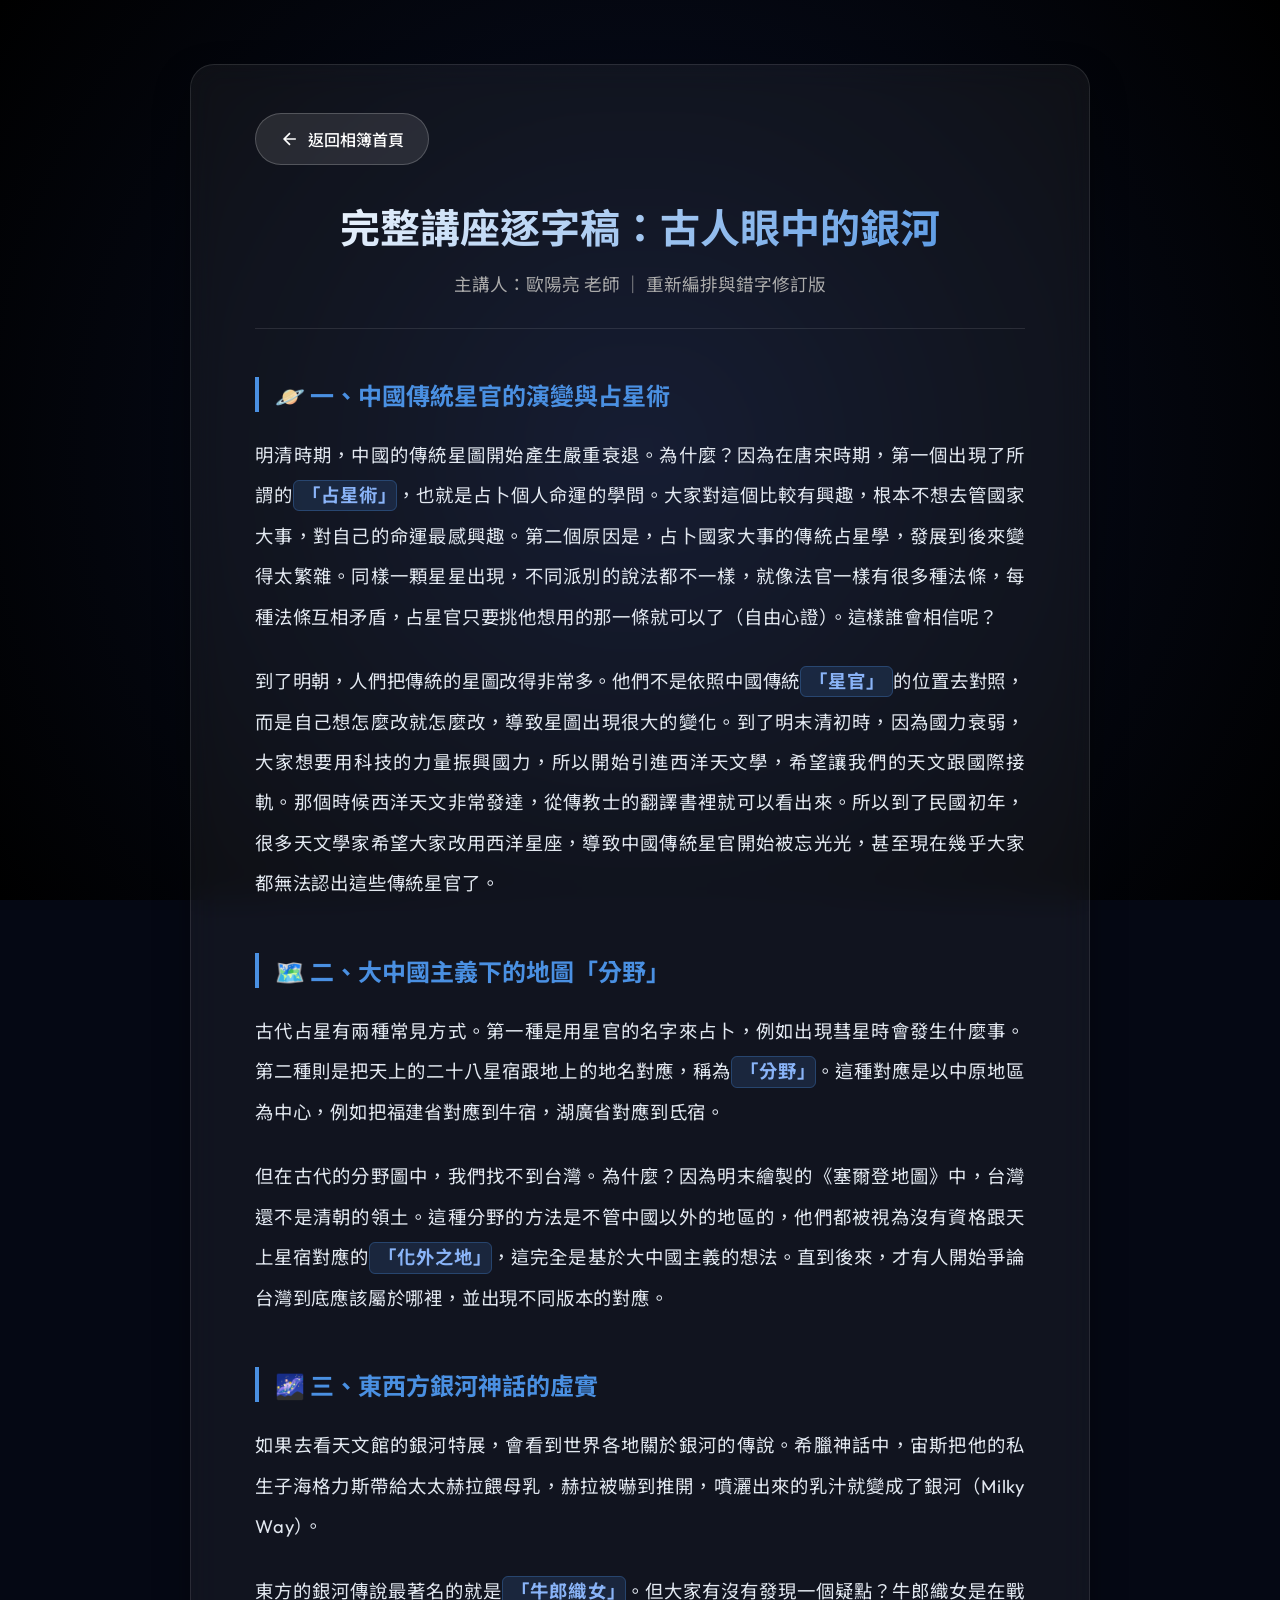
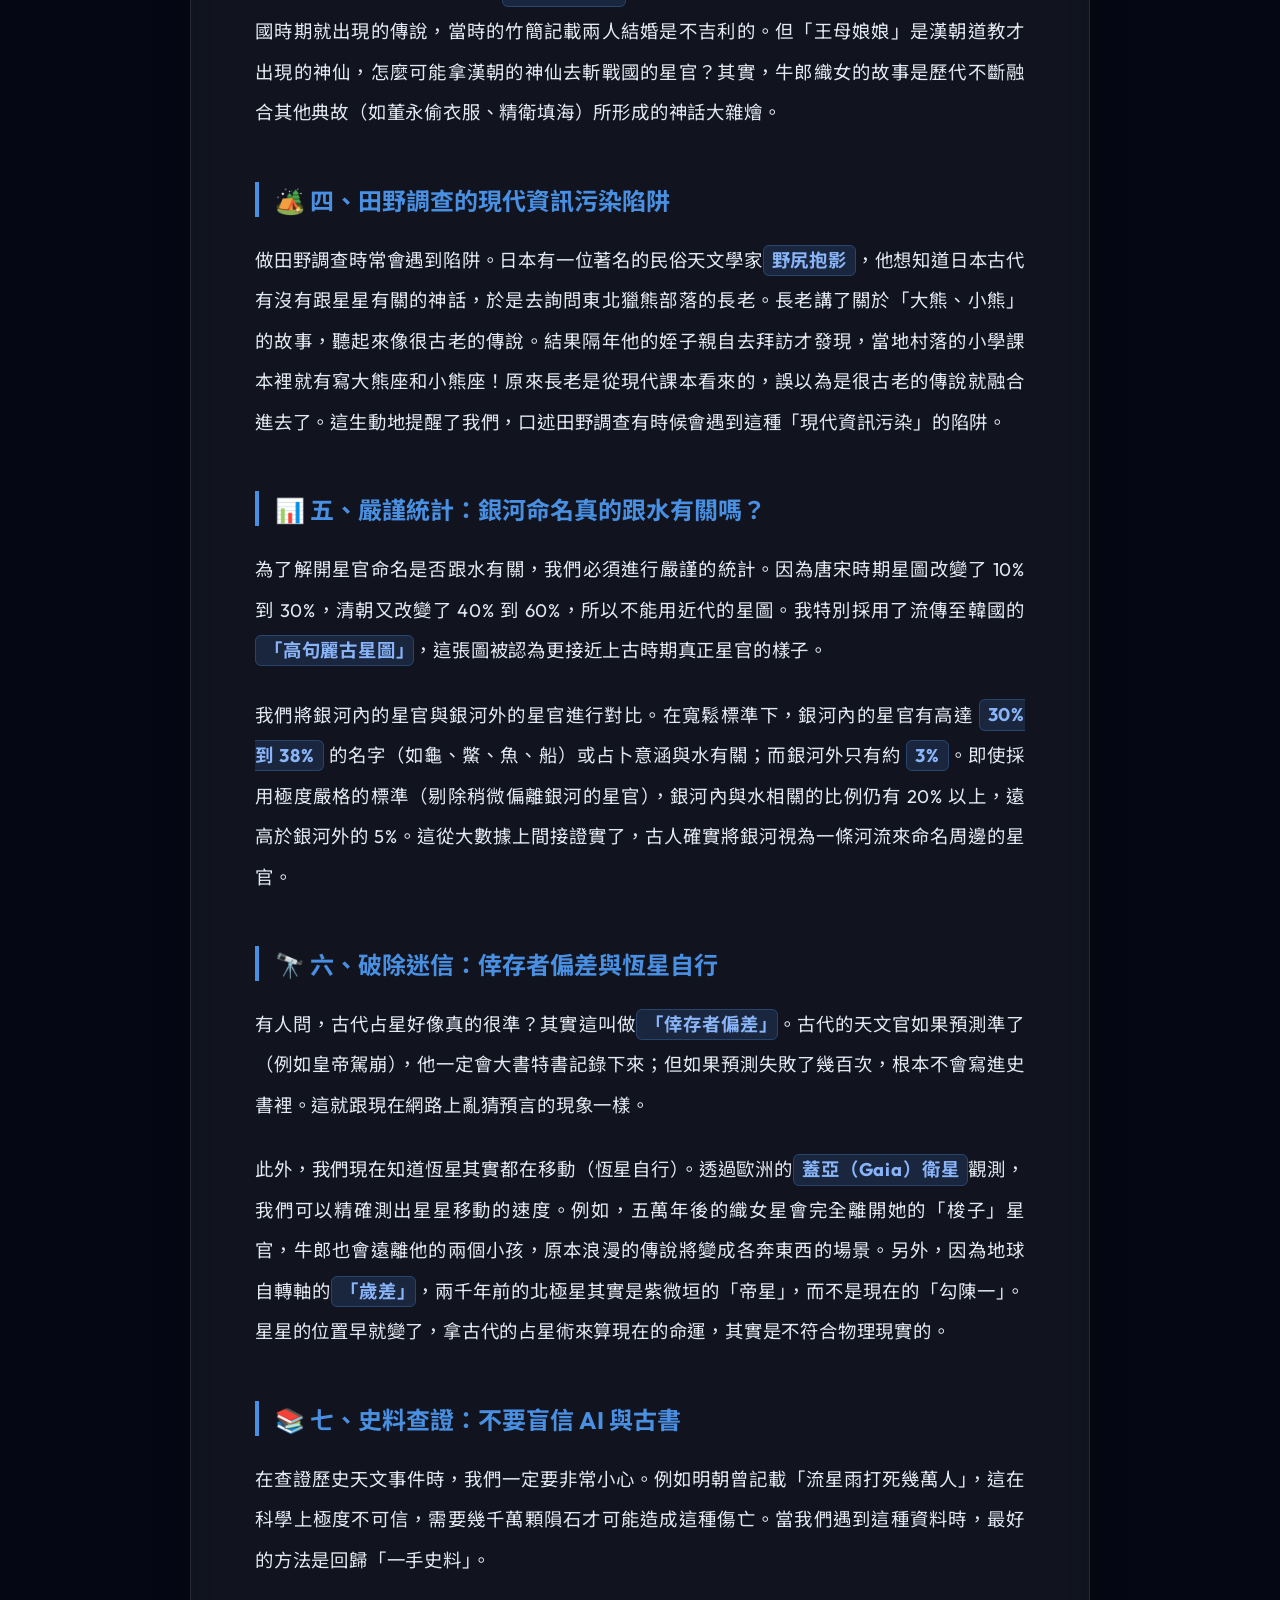
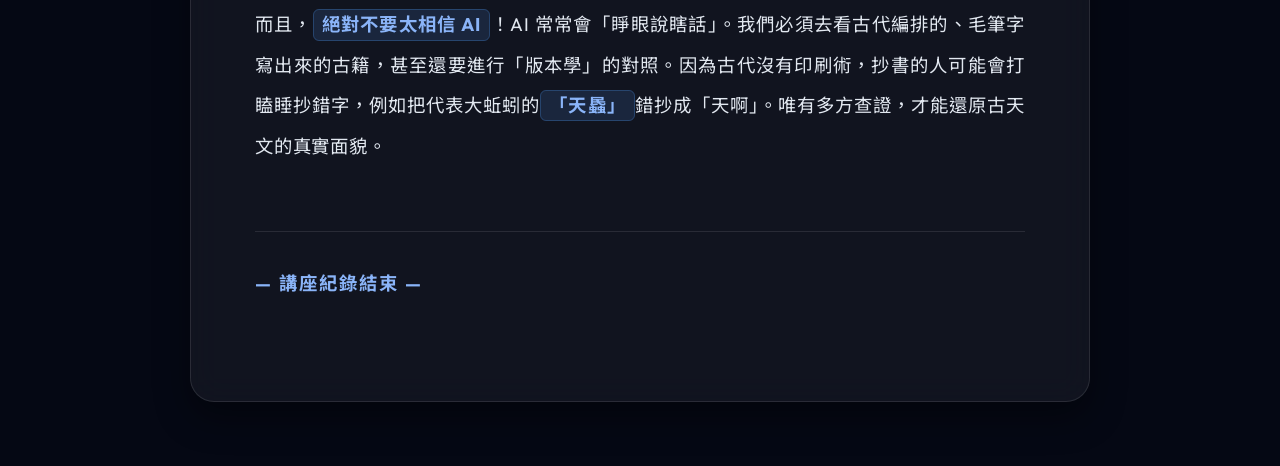
==== commit 9617e333: "Rewrite transcript for readability and fix typos" ====
--- a/transcript.html
+++ b/transcript.html
@@ -1,39 +1,88 @@
-﻿<!DOCTYPE html>
+<!DOCTYPE html>
 <html lang="zh-TW">
 <head>
     <meta charset="UTF-8">
     <meta name="viewport" content="width=device-width, initial-scale=1.0, viewport-fit=cover, maximum-scale=1.0, user-scalable=no">
     <meta name="apple-mobile-web-app-capable" content="yes">
     <meta name="apple-mobile-web-app-status-bar-style" content="black-translucent">
-    <title>完整講座逐字稿 - 天文館參訪</title>
+    <title>完整講座逐字稿 - 謎樣星宿</title>
     <link href="https://fonts.googleapis.com/css2?family=Noto+Sans+TC:wght@300;400;700&family=Outfit:wght@300;500;700&display=swap" rel="stylesheet">
     <link rel="stylesheet" href="style.css">
     <style>
         .transcript-container {
             margin: calc(4rem + env(safe-area-inset-top)) auto 4rem;
-            padding: 3rem;
+            padding: 3rem 4rem;
             width: 90%;
-            max-width: 1000px;
+            max-width: 900px;
             background: var(--glass-bg);
-            backdrop-filter: blur(12px);
-            -webkit-backdrop-filter: blur(12px);
+            backdrop-filter: blur(16px);
+            -webkit-backdrop-filter: blur(16px);
             border: 1px solid var(--glass-border);
             border-radius: 24px;
-            box-shadow: 0 8px 32px 0 rgba(0, 0, 0, 0.37);
-            color: var(--text-primary);
-            line-height: 2;
-            font-size: 1.15rem;
+            box-shadow: 0 15px 35px rgba(0, 0, 0, 0.4);
+            color: #f0f0f0;
         }
-        .transcript-container h2 {
+        .transcript-header {
             text-align: center;
-            margin-bottom: 2rem;
+            margin-bottom: 3rem;
+            border-bottom: 1px solid rgba(255,255,255,0.1);
+            padding-bottom: 2rem;
+        }
+        .transcript-header h2 {
             background: linear-gradient(135deg, #fff, #4a90e2);
             -webkit-background-clip: text;
             -webkit-text-fill-color: transparent;
-            font-size: 2.2rem;
+            font-size: 2.5rem;
+            margin-bottom: 1rem;
+        }
+        .transcript-header p {
+            color: #aaa;
+            font-size: 1.1rem;
+        }
+        .content-section {
+            margin-bottom: 3rem;
+            animation: fadeInUp 0.8s ease-out forwards;
+            opacity: 0;
+            transform: translateY(20px);
+        }
+        .content-section:nth-child(1) { animation-delay: 0.1s; }
+        .content-section:nth-child(2) { animation-delay: 0.2s; }
+        .content-section:nth-child(3) { animation-delay: 0.3s; }
+        .content-section:nth-child(4) { animation-delay: 0.4s; }
+        .content-section:nth-child(5) { animation-delay: 0.5s; }
+        .content-section:nth-child(6) { animation-delay: 0.6s; }
+        .content-section:nth-child(7) { animation-delay: 0.7s; }
+
+        .content-section h3 {
+            color: #4a90e2;
+            font-size: 1.5rem;
+            border-left: 4px solid #4a90e2;
+            padding-left: 1rem;
+            margin-bottom: 1.5rem;
+            display: flex;
+            align-items: center;
+            gap: 0.5rem;
+        }
+        .content-section p {
+            line-height: 2.2;
+            font-size: 1.15rem;
+            margin-bottom: 1.5rem;
+            text-align: justify;
+            letter-spacing: 0.8px;
+            color: #e2e8f0;
+        }
+        .highlight {
+            background: rgba(74, 144, 226, 0.15);
+            padding: 0.2rem 0.5rem;
+            border-radius: 6px;
+            color: #8ab4f8;
+            font-weight: bold;
+            border: 1px solid rgba(74, 144, 226, 0.3);
         }
         .back-btn {
-            display: inline-block;
+            display: inline-flex;
+            align-items: center;
+            gap: 0.5rem;
             margin-bottom: 2rem;
             padding: 0.8rem 1.5rem;
             background: rgba(255, 255, 255, 0.1);
@@ -42,10 +91,16 @@
             border-radius: 30px;
             transition: all 0.3s ease;
             border: 1px solid rgba(255, 255, 255, 0.2);
+            font-weight: 500;
         }
         .back-btn:hover {
             background: rgba(255, 255, 255, 0.2);
             transform: translateX(-5px);
+            box-shadow: 0 5px 15px rgba(0,0,0,0.2);
+        }
+        @keyframes fadeInUp {
+            from { opacity: 0; transform: translateY(20px); }
+            to { opacity: 1; transform: translateY(0); }
         }
         @media (max-width: 768px) {
             .transcript-container {
@@ -53,92 +108,70 @@
                 margin: calc(1rem + env(safe-area-inset-top)) 1rem 1rem;
                 width: auto;
             }
-            .transcript-container h2 { font-size: 1.6rem; }
+            .transcript-header h2 { font-size: 1.8rem; }
+            .content-section h3 { font-size: 1.3rem; }
+            .content-section p { font-size: 1.05rem; line-height: 2; }
         }
     </style>
 </head>
 <body>
     <div class="background-animation"></div>
     <div class="transcript-container">
-        <a href="index.html" class="back-btn">← 返回首頁</a>
-        <h2>完整講座逐字稿</h2>
-        <div id="transcript-content">
-            我們東亞週邊國家而且日本越南還有西亞琉球都有但是琉球他已經被日本訂吞了所以已經沒有死吃下來就直接滅團了所以那個蒙古所叫我們的第二呢他們下午的人說很少現在隻是在慢慢的重新把它搞的。<br><br>明清時期呢開始臺階產生衰退為什麼因為呢在這個唐宋時期第一個出現了剛剛說的真誠的三星術就是說佔蔔個人命運的。<br><br>大家對這個比較有興趣大家根本就不想去管那個皇帝怎麼樣對自己的命運最有興趣第二個是三苦國家大事的這種在心學的他發展到後來就變得太繁雜。<br><br> -同樣一顆星星出現他那朋友不同派語後說會怎麼樣會怎樣會怎樣每派的說法都不一樣那那個天文觀中他其實是可以自有行政可就像法官一樣如有很多種法條每種法條呢都互相矛盾他隻要學他想用的那一條就可以這樣誰會相信呢所以能到我們去提前就沒有特別是到明朝過年全家是到到了那個明朝把這個新土呢改的很多很多他呢不是依照中國傳統的機關的位置去去對照出來他是自己想怎麼改變能改就是說那看起來形狀很像是這個就是這樣。<br><br>導緻那個新土呢出現很大的變化到民國就是明末清清的時候清末明初的時候。<br><br>因為清常變常衰弱大家呢想要用科技的力量從政這個國力所以在作用開始宣就是想要呢讓這個我們的天文跟國際的天文接軌那個時候近代天文在西洋經非常的發達他們他們的概念從傳教士的傳傳入很多那個西洋的翻譯書裏麵就可以看出來。<br><br> -所以呢明朝民國初年就很多天文學家他希望大家呢改用西洋星座所以呢中國的那些傳統那些新冠呢大家已經新入登的時候開始被往光光。<br><br>等於說就是可以說直接被現在幾乎大家都沒辦法登出這些星座這個星光這個不叫手機沒有當本可以看得出來就後麵這個這種東西做今天做中國南京從剛剛說的像國到宋朝變化的就分之十多百分之 3%就是有一個呃中國的天文專家我記讀來。<br><br>英文第二者是動態大青臺變化的幾乎一半。<br><br> -等於說呢幾乎是整個三盤不一樣這些油潭韆古非常重難下一個第三個牽年比如說什麼都不見了。<br><br>那我們要怎麼樣當冬天相當第一個金官的名字呢很難用土地太子後空這個這些星星的馬邊如果有些人很奇怪的東西那個什麼會星啊有星我們就可以來做哦這個黃金可能會樣這是第一種第二種呢是把天上二是巴星球跟地上的。<br><br>地名對應那第一名呢就是以中國來說呢 ，他就是以中遠週邊地區就剛開始是 12週啊或者是各省這樣子來註定他這張圖我可以看到離臺灣最近這個重建呢他們旁邊是寫著牛嗯這這個這兩個特別用來寫還就是分發新秀就是福建省可以對應到這有新秀它叫湖光省是對應到這個地根省。<br><br> -那當然我發現臺灣呢我們在這裏沒有對應為什麼太小因為子當祖是明朝末年化的塞爾登帝國。<br><br>明朝末年臺灣是正常功的翻過的還不是清朝的。<br><br>所以呢這種分野呢就是這種分野的方法是不管中國以外的地區的他們都是畫外耕埋泥沒有資格跟街上對之中國的大中國主義的想法。<br><br> -要求有沒有我喜歡是主義王國那時候所以我們從天就可以看到了單心數這個東西呢其實是人為成分非常多它怎麼他怎麼多不錯到天子他會拿下來之後做有人開始說謊但臺灣真到底應該屬於哪裏就能是爭論。<br><br>那個時候才有大家可以去考比去去看看臺灣什麼製作請導不同版本的臺灣股製寫出來的對應和他的新秀的服務。<br><br>相信他寫出來的那個背音的那個。<br><br> -通常是對應這個是大胸的一些問題啊像一些饑荒啊或皇帝會死掉或者是哪裏會有出現什麼大災難他呢他有一個時間範圍就是正負三年這麼久就是如果是後飛星出現的之後我正負三年內發生的事情都不可以說這顆彗星害的你覺得這樣可以嗎反正這這個也是另外一個三金素那個比較很容易看出來就是非常衛生就很高的東西。<br><br>另外呢從這個地方也沒看出來為原是在接近北極北極星週邊的飛區叫紫薇園。<br><br>然後最近看到這個是北鬥星星紅到那邊行星不值為很多丹金素的書裏麵有寫行星可以到紫為園嗎 ？ -大家覺得可以的請去少行星可以跑到紫為園哦哦大家都很厲害。<br><br>所知道不行明星五大行星我們那個那個時候我們在看到五大行星都隻能在黃道附近多等於說跑到太陽保頂站那錶示這個太陽係大概壞毀滅了他隨新給他變可以這樣亂跑。<br><br>但是準代的擔心是不能像他原單軍這種都都很錶示他每次瞎掰的。<br><br> -但是另外一個可以看出來有問題的地方就是他呢的重要的像有園裏麵有高層大家都知道飛機北極星就是高層有溝層是有六顆星子人的新冠溝城北極雖然講是最重要的新官。<br><br>他們都會寫的很詳細 ，如果木星跑到過程旁邊會怎麼樣怎麼樣然後呢金星跑到溝城會怎麼樣這是比較小的新官那是天其實過災的什麼陰德啊天床天上的床他就沒有寫你是不是大小演不重要情況那就有十個段子我就不可能不喜歡。<br><br>那紫薇原來這個東西因為呢大家在古代很重植所以他紫薇這個名字可以拿那個紫為總數就用他這個名字然後呢北鬥七星的這個因為聽過這個詞詞走數算命的方法就聽到多一次跟古代新冠界麵就不完 ，但是呢解決一點關係的沒有他沒有去正念到天堂就經的任何變化再來呢大家常聽到新秀新冠星座是明作他們到底有沒有差別很多人覺得說新秀就是指那 28金秀啊哦中國的新都是西洋的新天的沒有跟嚴格的西分我們在那個紫記裏麵都看到七座這個字不知道三個這樣分明的像我們剛剛提到的這些新動om其實它是有時候會慢慢變化。<br><br> -跟這個剛剛這個像病毒的這個就是那個機毒。<br><br>那這個叫天越這個星座那妻子好的如果有待我看過一般電麵上麵有這個最重錶最不是沒有特別著名它是什麼朝代的那大概三個就是清朝之後的新他連呢這兩個星這兩個新官他都沒辦法畫出啊因為這兩個新官是很重逃之前。<br><br>來來等一代那這個書這是新觀這個東方西方那裏搭在哪裏很多人呢搞不清楚。<br><br> -其實很簡單 ，他就是用同樣的一些習心去研出來一樣的東方人連招忙的天排列都不一樣而已。<br><br>我看到這個剛剛說的這個天蠍座在這邊最後那個紅色黃光光起來就發在天蠍座但是呢在東方呢我們就在他防袖新秀hals所秀。<br><br>那新秀這一顆跟對亮的新修二大家從古道的那另外呢最亮的恆星我們叫天狼星在西洋大大家大學做阿法。<br><br>  -28G做差不多跟廣大蛇的英雄差不多但是呢一般就走出路有些出出來沒有用到另外一個用這個一個細節上的變化那接下來我們看這個銀河銀河的部分大家是如果有去看這個展就會我們一進門進去的第一個互動是有沒有有 10個世界各地英國的傳說其中呢這個是希臘的希臘的銀河傳說大家都知道這個。<br><br>宙斯第一個這個風流誠信的人他呢居然把他的私生子。<br><br>帶來給他太太餵餵母母這種事情怎麼可能做到因為他太太就是被那個一人嬰兒長大之後就是那個大歷史海格力士了哇 ，他特別小時候啊很大就有點點的時候啊也太用力了 ，所以他就嚇到然後打開把它推開。<br><br> -然後這個時候五五座掃出去變成銀河了 15膠形的叫沒way。<br><br>那另外呢還有另外一點成多呢就是太陽神微風剛剛開始的嘛但是也有另外一種另一種比較大的允許他可以可以吃飯餐。<br><br>但是要照著原來的馬車的軌道前進不可以讓擡但是等看到你的控製不了他如果沒有好好考駕照那是不可能的所以呢他就開始讓這個馬車在天空的到處亂撞撞到天球之後天球又被燒焦了非常有人說這個英雄就是天球燒焦的人隻。<br><br> -東方的銀河傳說呢大家最常聽到的就是這小六浪球用牛蘭之米他們被那個銀河給看見銀河組出來是黃河男人很用它的那個撒單畫出現了銀魂。<br><br>但是大家有沒有發現一個疑點就是牛牛郎織女她是在戰國時期就出現的一種神話傳說。<br><br>那個戰國的這個墳墓呢挖出的竹簡裏麵有寫牛郎娶之女之間是不及的。<br><br> -那王母娘娘怎麼時候提的姑娘娘是漢朝道教的的神從戰國到漢朝漢朝漢朝人可以找到那個搜查然後把他分開嗎就是拿明茶的電腦櫻桃的關了一起來不太可以但王母娘娘這個其實這個郎之女是故事這其實不止王母娘娘這個地方的的這個問她其實還有其他的版本像這個。<br><br>羅蘭恩偷了這個軍的衣服啊這個呢其實是沿用了這個在胃進南北朝的另外一部叫董勇愜一他偷了這個黑女的衣服 ，然後讓他可以跟他在一起。<br><br>那這個那個可以搭成一毛這個也是用了精味甜果的一個緣故哪有說那個雀去這種鳥的想法來填填滿它可能也有用到這個典故然後所以呢解王生也這樣子經過歷代一直不斷融合一大堆奇奇怪怪的故事都變成無限之那展了非常非常的非常多版本。<br><br> -跟東漢的古墓裏麵的壁畫他真的畫了這個遊蘭根字女畫牛郎牽著跟著牛一邊這個這個牛跟這女兒就坐在前麵他的頭頂畫這個頭幾張沒用他的這個古墓的壁畫沒有畫出來另外東方還有像我們臺灣原住民也會提到銀河在那個不同族有一個他的他的那個田野調查的遊記裏麵才知道他們覺得銀河就是咬的。<br><br>大陸一看那個銀河特展那 10個 10個那個世界各地傳說裏麵做有一些呢是把銀兒認為這個有一些呢是把它當作是道路靈國的道路可以上捷人的道路講個道法相反一個是可以走一個是把人家隔開的那東方呢比較偏向英國比較比較偏向當作是一條河流比較多但是呢他們提到的巨龍族把他工成所這件事其實呢因為原住民並沒有文字嘛 ，所以我們沒有在我看這個故事特別了解因為調查有極限性這故事呢是。<br><br>日本有一個英文民族專家就是用我基D科的大家有聽過他的漢字叫做野拋暴雨。<br><br> -他在日本呢很有名很多那天文天文的那個古籍的書他在他的書裏麵有一本書叫做新 365頁他就是每一天都寫故事在五月 16號的故事裏麵呢提到了這個列週星這波呢就是在日本的東北。<br><br>後麵有一種專門獵熊的這種部落。<br><br>他因為想要知道呢日本古代到底有沒有一些這個跟清星有關的神話所以叫做不得已一時怎麼做事他問出來我說他這個他們的北京附近呢你麻叫做熊兔什麼什麼的講的跟就金起來了我像是很古老的傳說結果呢沒想到隔年呢。<br><br> -他的侄子親自去拜訪那個孫落之後才發現他們的村落小學課本有寫大熊座小熊座。<br><br>然後那個小先生呢可能就是從課本看來的以為這個大熊做小熊做了就是很古老的比他們還要古老的一種傳說所以他就把它融合進去啊。<br><br>所以便宜調查有時候會遇到這種陷阱。<br><br> -另外那個臺灣大務組呢也有一個很有趣的傳說就是他稱為那個天地呢剛開始呢離得很近我們人類可以走要黃金的梯子走到天上。<br><br>那個時候因為很近嘛所以魚呢有時候會叫起來就不小心被天粘住那就被黏河了大家如果去那個淡水河或是新電西看去看那個河濱公園那個河麵有時候就是看到魚跳起來非常容易看到。<br><br>那東方銀河常常呢還有很多名稱一大堆河流漢。<br><br> -銀河這個字呢其實是唐朝之後才比較常用。<br><br>比較在唐朝之前呢其實比較常用天漢用反而不是用和為什麼用我們如果看這個地圖這張這兩張圖是這個是春鞦時期的。<br><br>中原地區到漢中地區的地圖這邊是戰國時候我們看到這黃河在這邊黃河在這裏去條上麵不下。<br><br> -那汗水在這裏他常跟在這裏但是古代的黃河就直是叫河有沒有看那個戰國時期的書的話所以有可能和就是指邊上的黃河有可能這個意思漢呢有可能就是指天上的汗水。<br><br>汗水呢為什麼會比較容易被拿來用來比擬這個天上銀河有可能是因為它離中原地區比較近。<br><br>因為長江這個這塊區域在春鞦戰國時期你看那個地名的這個地名的字這邊字比較看起來比較多多地名這邊看起來就很少因為這個地方那個時候還屬於白月地區。<br><br> -百月地區是對相對於中原來說他們覺得那個南方的滿意就是說漢人在那個地方還很少聚落 ，雖然不太可能用到那個長江但是汗水呢因為離中原可能跟進所以比較有可能用到。<br><br>但是有一個日本學者他說汗水呢為什麼會被人來當做銀河的名字是因為汗水的流向是南北向的。<br><br>其實我們剛剛看到了漢水流向不是它是斜斜的。<br><br> -實際上呢 ，我們看這個英國大家都知道每天晚上都會變的每個季節都會變這個是二月的時候二月一個夜看到了一盒那是五月 8月 1月。<br><br>每個季節都要現了怎麼可能北京聖誕北流像又沒有印駐所以他這個說法也是有問題的。<br><br>他的南北因為南北向哪一類比較西合有不是說汗水。<br><br> -類比是有的但銀河能不能漲本我們剛剛看到那個新冠都可以斬蔔銀河可不可以銀河銀河會變嗎 ？我們用眼睛其實看不太出來 ，因為它太暗了。<br><br>但三普除了剛剛我們說的這個分葉我們這個天上的用新冠名子來粘蔔另外一個就是分葉就是說我們天上 28仙秀對應到地上很多的地名這個呢對應其實是很火斷的不然到呢唐朝有一個很有名的這個天文學家的一行開始他曾經編過這個立法大眼力。<br><br> -他呢就想要統統就是同意一下這個分解的對應他是想出一套這個很神奇的方法他用銀河對應到長江跟紅河然後呢找出他的起點那起點為什麼找這個起點這邊寫天數之下約翰潛蒙 5月 11生這個五月一天是幾這個易經的天風天風購畫有人把那個疫情呢跟那個二十四節氣相互對照這個叫做掛氣說那五月的時候它對應的就是個巔峰勾掛他看到這個大家看到這個下麵這個。<br><br>兩個短訊就是陰咬一長線是陽窯所以五月的時候對應到這個這個掛。<br><br>然後他就把說這個五月的時候呢銀額呢還潛在地錶下看不到。<br><br> -那之後呢往上爬爬到錦繡把錦繡就可以背應到前對吧秦國的區域就是指那個關中地區那裏 ，然後還有南邊的是不應到樹就是四川地區。<br><br>這個是他他的一種對應方法他有興趣可以自己研究。<br><br>另外在但國時期還有另外一本書叫韓妃子裏麵呢也有提到天河難道韓妃子他有特別的想法嗎韓非子這本書其實都在講治國治國之道。<br><br> -所以他這一篇呢實際上不是在講班西書的大家有看其他光寫的新名這一大堆新名呢聽起來都怪怪的。<br><br>一到大家大家比較會聽到的就是睡星就是木星萤破還是火星有太色這兩個是我們現在有些管其他通通都沒有隻是。<br><br>找不到了不知道在哪裏天河是我們現在覺得的銀河嗎 ？ -沒有人知道從戰國時期一直到清朝這麼長的時間兩韆年沒有任何的個把韓非子。<br><br>做那個註解說這個這個對應怎麼說的一直到清朝末年才有人堆應出來大家覺得這樣中間這個中間空白這麼久怎麼可能到清朝末年才堆應出來這個人他對應而且他對應都沒有任何根據。<br><br>所以呢是值得懷疑的他們的說的對應方法那有人把天河對應成是吧天啊。<br><br> -天啊古代就有天啊沒有古代中國古代沒有這種說法。<br><br>它實際上應該叫天窩窩如果說用這個生育學的說法它是一種大的蚯蚓的意思。<br><br>這兩個是古代的那個金土它真的是寫天窩。<br><br> -那有一些書有一些佔蔔書他就寫人間可。<br><br>比較多人認為他是寫錯的就是當你看到天啊怎麼可能呢我會有這種東西隻會也如果是那個編輯蘋果這個應該寫這麼我就把它改裝給 OK這種可能性比較大。<br><br>那一額上麵還有哪些古星管理你先來看當然這個提到這個韆牛之女就是最常聽到的但這張圖大家有沒有發現一個奇怪的地方天牛織女。<br><br> -金牛織女居然在同一邊我發現多可能他們是相會啊他們什麼時候相會我怎麼不知道不是七夕嗎這張圖是叫做大東種新圖大東是詩經的一篇叫做。<br><br>大家有應有經過幾比之女中日奇香。<br><br>之說之女心呢突出於林河 ，但是呢每天這樣跑來跑去她也沒有支出什麼雲彩。<br><br> -然後呢又講到牛郎那個牽牛。<br><br>也沒辦法再貨也沒辦法拖拖車然後呢這個等到這個鬥他講到的鬥不一定是紙白鬥有可能指能鬥就是朵秀也沒辦法去咬咬水啊或咬酒這一天的資金大冬天主要是在諷刺西州的那個王室一直不斷的向東方的諸侯居所無數完全沒有提到牛郎之謎有認可這個曖昧的事情所以這個這當初是宋朝的時候畫出來的實心的是週朝很久以前他宋朝 1000多年前。<br><br>他那想象出詩經時代看到了天空還有因為那天大冬天裏麵也有聽到這個集必修這些所以他把大冬天的所有新新官掛在一起變成這張圖那為什麼他這畫在同一邊大家對照這張現在的這個星空轉起這個模擬組可以看到女。<br><br> -跟這個牽牛雖然牛社大概六顆形他金牛化成七顆秀四顆金女四顆它比較接近這個牛秀跟女秀是她有可能是。<br><br>用這兩個新新秀來畫的他們也是在同一邊。<br><br>那為什麼天牛跟之女會變變變成這個牛獸跟女秀因為在 2000多年前有可能。<br><br> -有經歷過一次這個新秀的變遷那大家如果有興趣的話可以去去看這個。<br><br>專欄有提到金秀變遷呢非常非常寫變非常多其中有一個就是牛秀跟女秀又可能因為她剛開始我們是用天上比較亮的牽牛織女去了標定 28星秀但是因為他離紅道又比較遠所以你把它把拉過來就以有把它拉到牛秀這邊知女拉到了宇秀這邊都都都狹但是離黃島比較近所以那記錄位置的時候比較比較方便。<br><br>這是一個可能的原因那也知道了這個東漢東漢的時候才才出現那個韆年之女有這個。<br><br> -情愛的這種觀點大家看這個老師有經過我看心血淺相去書及許接下來賽句有會嗎民一水間現在不得已這這也是非常描寫的非常的深情但是他我看五萬年後的牛郎之旅跑去哪就會發現這個織女已經把她的縮子丟掉這個是現在他的說子在這裏一天請坐在雲行素變形。<br><br> 5萬年後是子女經離開她的說牛郎也離開了她的小孩所以這個是變成一種社會寫實情境的。<br><br>五萬年後就是各奔東西還有連天堂都跑掉了各個飛常這個鬍實的這個這個新官就像一把光拉著劍怎麼樣射天啊結果五萬年後天狼跑到這邊他那呆呆的你看吧。<br><br> -那牛郎織女的這個傳說一個重要配角就是喜鵲喜鵲呢就是這個天鵝座西洋天鵝座在東方我們主要是把它叫這個天津這個監官官他圍成一個這種形狀有點像天上的一個港孔。<br><br>但是如果我們看這個清朝末年的西洋傳教士傳進來的那個翻譯書他會把那個英文做翻成紅鬍秀。<br><br>澎湖大家知道嗎燕雀喜之紅鵠之誌鬥紅湖就是一種不大的鳥。<br><br> -他那個時候清朝夢年的時候是這樣翻譯而且他也不是用作是用秀就錶示清朝末年的時候星座新秀新官這些其實是可以同盟的。<br><br>另外我們來看這個鞦天的時候呢鞦天銀河上麵就有一艘天團然後裏麵有一顆星的積水以前的船的技術可能不太好一定會有積水那這個擔心單單補書都會寫說積水如果很漂亮這顆星很亮的時候就錶示水水太多了吉利。<br><br>那另外這個天啊在這裏大家如有興趣可以找找看真正的天空的天空在哪這個剛剛前麵有提到歸根憋在夏天星空天機座南邊。<br><br> -這個為什麼畫了兩種一種這個藍色淺藍色的這個是宋朝以前的。<br><br>我們現在復原宋朝以前的龜這個新官是在這裏然後呢宋朝以前的爹在這裏但是到清朝現在看到的新圖現在看到的鱉就長大了在原地長大就這樣那龜呢是從這邊跑到這邊所以這個龜畢業賽跑難判定誰誰勝誰負。<br><br>那剛也有提到東方新官傳到日本日本有一個很有名的。<br><br> -英文學家色川春海他在日本編了日本日專署的立法他自己創作了這個日本的特有星作他是利用中國的這些新冠的沒有用到的一些比較暗的星星呢來創作的日本的星座。<br><br>我們這邊可以看一下那個湯姆不是那個湯姆力血雞湯這個湯姆是指母母的意思是說專門餵奶的保姆他故意把他設置在天主天主是中國傳統的之道把故意放在這裏。<br><br>他這邊看天才跟故意放在私女旁邊他就是說他設置一些日本的新官的時候他是故意把相關的放在一起。<br><br> -那銀河這邊呢有一個我這邊看到這個天蠍座在這裏所以嬰兒從那樣穿過去這邊有個叫富刺腹刺肚子是紅紅的這是什麼東西 ？這是一種專門進獻給日本天皇的尊魚他的故意就把不懂尊貴的魚放在這邊那這邊的這個那一個魚是中國傳統之關龜然看龜都可以一個是那大家如果有註意過南極附近的新冠的話呢 ，應該有看過這個海山海石南船這三個難道也是跟水有關嗎 ？這三個其實是後來就是明末簽出的傳教士到清朝他呢自己。<br><br> -把這個陳卓以前呢像那個宋朝的這個新土和這個 1515年的這個西洋星圖這邊為什麼都缺一個洞是因為我們是比較屬於北方的文明看不到南極附近的行星所以怎麼會有兩個洞他沒有畫出一星星不知道尼末剛起到明末清初的這個傳教士他們那個時候大航海時期他們已經到達。<br><br>越過世道看到南極附近的星星他把它記錄下來那個時候呢才把這兩個動物他明末清初的傳教師就把補好的這些星座帶到清朝清朝的湯後望落就是明朝末年的湯國旺他把這個新土改成中國版本所以大家如果有註意過。<br><br>西洋和這個清朝的這個新土對應的時候會發現這個南極附近的星星為什麼聽起來名字都一樣啊我建議你就是這個名字聽起來感覺很接近其實上他就是直接就是翻翻過來。<br><br> -所以我看到這個春天的時候我們可以看到銀河嗎很難現在銀河南剛好在這個地平地平麵下麵。<br><br>但是如果迴到戰國時期我會發現英國看得到而且很漂亮。<br><br>但是為什麼因為睡茶地球呢轉動的時候就像那個陀螺一樣。<br><br> -它邊自轉然後它的頭心就會慢慢的像陀這樣因為 26,000年左右繞一群所以。<br><br>大概在 2000多年前了這部分的影樓我是看得到的 ，而且是中原地區中原地區種更高幅度左右。<br><br>然後這邊大概幾個藍十字啊還有這邊待個小時星那這個 2000多年前他們把它化成什麼星座呢 ？ -換成這個加如果看過這張圖這個蘇州時刻天文圖這邊有一個很特別的星座拍的很整齊叫做氣府。<br><br>氣伏的呢一時存放樂器的地方這個大家看這個排列整齊的這個樣子其不是跟這邊的小細區排起來好像很像但是因為睡差呢 ，我們現在就看不到這種情形。<br><br>但是我看過我在夢裏麵看過。<br><br>  -N錶演昨天呢還有一個很有名的星座要先後座是這個 M型。<br><br>但是在中國不是這樣畫這個 M的可以低科第二第三隻是他把它分割成這個好幾個相關其中這個呢在霧天歌霧天歌是一本這個教大家怎麼樣任性的一本古書他都是七個字七個字排列你可以照著那個荷來念甚至把它背起來前麵就可以學學習新關在哪那叫五個圖瓜王良心我們像一朵花的感覺大一這一聽就可以基本很清楚那為什麼像一朵花黃梁是什麼黃梁是春鞦時期的一個很會駕馭馬車的名人。<br><br>但這一顆呢這個王良他駕馭了四匹馬這樣但是到這個是宋朝的清土那清朝是當那個陳家詩亂畫的新土最近怎樣整個都看不出來了到底是什麼我感覺經完全不同事不同幾乎是不同的星星去連出來的其他附近的也不一樣亂掉。<br><br> -那我們今天看到這個五圖花呢五個圖花鳥王良師在這邊然後呢往這邊看可以看到這個溝層還有這個北極溝城呢在佈天這裏麵叫勾城為直北極顛製裝溝城這個溝成一是北極西嘛它的尾巴呢一直過去這顆就是北極最亮那顆星就是地心就是 200年前的北極星這個因為睡差的關係它現在已經不是。<br><br>不是北極星的變成工成一是北極星就是北極點大概從這個地方這樣子慢慢移過來走到走到這邊之後呢又會繼續往前走。<br><br>他在我這邊看到北走七星在這邊北鬥七星呢在往旁邊這個這邊大無線可以看到大腳星小修衣這個春天大三角的那邊然後再往東邊看可以看到東方西秀就是七個還可以金融的七個星秀這邊都有寫他的那個佈天歌的那個詩句。<br><br> -他有興趣可以背起來。<br><br>那這個是冬天的夏天堂叫做鞦夏一朗風紅龍。<br><br>這個鞦是另外一個新官叫絕鞦在這邊看不太清楚。<br><br> -那我們把剛剛這麼多新官啊把他一個一個研究他到底真核或水有沒有關係把它研究出來之後呢我們才能開始統計到底有沒有關係因為古書上其實並沒有任何提到說新冠命名到底是不是用到因果這個是小姐的疑問其實沒有啦直接證據我們隻好用這個統計的間接證據來看紫色的圈圈呢畫出來的就是在銀河內這條綠綠的就是銀河。<br><br>這張圖呢為什麼要用這張圖這張圖就偏向烈士分野之圖是韓國發現這是在韓當時是韓國才有它的原圖有可能是在魏晉南北朝傳到韓國。<br><br>那道為什麼用這張圖因為這個經過學者研究這張圖有可能才是上古時期真正。<br><br> -新冠的樣子因為到中古時期唐宋時期就已經經歷過剛剛有說了 10%到 30%的改變。<br><br>那你好金朝又經歷了 40到 60的改變所以不能用公子或者是近代的新手要用上古星圖來統計比較可靠。<br><br>紫色的是在銀河內的新冠那名字呢又清起來或者是佔蔔的時候跟水有關的我把它圈起來。<br><br> -藍色呢是在銀河外麵跟水有關好把它捲起來這樣我們大概可以看到很明顯的紫色站的比例隔雲河內有 60個新冠的話 ，他佔了 30%如果有 62個或是會差兩個就是剛剛說的氣死南門氣府呢在宋朝的時候已經觀察不到所以有些人就把他畫往北畫就是說他為了要保留那個新官但是他又不能。<br><br>不能說他已經看不到國畫 ，他隻好把棄府的新官畫在比較上麵的尊原來為自比較上麵的區域。<br><br>那這個就造成我現在同期統計上的困難所以我就把兩種都都算出來但是差不多啊所以大概 38那銀河外麵呢其實大概 3%而已很明顯的不一樣。<br><br> -那如果加鹽標準就是說我們剛剛這個標準呢其實很寬鬆就是說像龜跟 B跟這邊歸根 BA它根本就不在銀河裏麵啊。<br><br>你怎麼可以說他在銀他是銀河的新冠呢所以呢這個時候把它剃掉子女也不再銀河裏麵雖然她的傳說跟影和朋有關係 ，但是我就是把拒掉把錶準變演化。<br><br>銀河裏麵跟水有關的還是有二十幾八因為外麵呢就變成 58還是差很多所以從那個間接的標準來看好像真的秘密之本以後有關的隻能這樣說。<br><br> -除非我們有發現新的古代的這個挖出古代的這些書啊古簡什麼的。<br><br>就我看看你能證實這些事情。<br><br>那銀河這麼暗你要怎麼畫呢 ？ -這個呢是我收集到意大堆那個古星圖有各種各樣的畫法。<br><br>最簡單的就是這種就比較實現這樣好但你可以畫成兩條雙十線 ，你可以畫成那個點也可以畫成這種雙須線。<br><br>那你要畫好開一點的畫出它的波浪這兩個是那個墳墓裏麵的那個計劃那有一些清股他是直接用那個黑色小點而也是用黑色小點點出來。<br><br> -那這個人是用不同顏色畫出來是要綠綠的綠色那個那這個呢是用五條弧線畫出來。<br><br>那這個是用想象的 ，這個是最奇怪的一個就是說這個是清朝末年的從西洋傳過來的之後天文圖戳他翻譯了一本西洋的天文書。<br><br>那這本書裏麵想象出來的銀河的樣子因為那個時候清朝末年還根本家知道銀河到底是什麼東西也沒有就過我們那個時候沒有像現在有這種知識可以知道說音兒戲那個隻是那麼多些戲其都可以摺的然後大家根本可能知道銀兒戲的樣子所以他想象如果從你的外麵看到的螢火可能是這個樣子就是會想象。<br><br> -那也有一些這個古書呢把銀河單獨畫出來這本叫做天文正義這個是那個一向考成畫畫出來的銀合的樣子就是直接用很多小點把它連起來扭造成一個圈。<br><br>那這個是小點繞圈呢之外再加上上麵有哪些新官但是這個就是清朝的新官因為這個是英文在一個是清朝乾隆之後的書。<br><br>這個是我在日本的那個東京的國立科學博物館拍到了天球而已他呢天球椅上麵也有花珠銀河什麼這個淺淺的一顆一顆細細的它應該是用腐蝕的方法因為這顆是同座的天球而已然要稍微塗一點酸酸液一些普植膚這種小點那這個是用油漆畫出來的所以它是這一模式用另外一個顏色比較淡的顏色畫出來。<br><br> -那在就是隱藏版的銀河大家待會新聞隱人就可以去看的。<br><br>大家知道熱鬧了對就在天文廣外麵從那個基河路那個出口出去右轉往科教館方向就會看到這顆球就在那裏很久了天空館成立到現在一直都在那裏上麵呢這個有實線就是平衡的區域我仔細看還可以看到這個我這邊推出來的牛郎就喜歡這織女就是有興趣的大家待會可以去找找他。<br><br>那這個銀河特展呢我覺得很國際個人最喜歡的就是一個沉靜式星空大家都有去看的話應該也很喜歡然後呢搭配的是預言好就可以在那邊待很久。<br><br> -另外有一個比較特別的點就是那個他模擬了我們銀河係跟未來 37.5億年後呢會跟仙女座那些戲互相快要融合在一起融合起來的樣子在這這樣子就是那個感覺是很壯觀的一種形象可是我們沒辦法活到那麼久就是活到那麼久那個時候地球可能也經被太陽吞掉了。<br><br>所以我們就看這個圖就可以。<br><br>那剛剛我提到了很多這個關於星象的一些細節啊我都隻在這個我的專欄裏麵都要寫像主要的銀河部分就是最近的這一期。<br><br> -剛剛講到日本特有星座就是上一期顧天柯就在網上其他呢有些跟古人眼中的什麼什麼這些有很多有日食月食啊會星那下一期是古人眼中的流星大家期待。<br><br>如果要找這個臺北星空要怎麼找就是從我們這個電物館的網頁進去之後會看到這個熱門連接裏麵臺北星空情刊這個啥看進去就可以找到很多這個英文相關知識那如果有興趣的話可以再參考我的部落格。<br><br>那我的資料來源呢最主要可以從這三個大家也可以去尋找真正的那個古籍的。<br><br> -怎麼樣寫出來的就這三個那我的明顯就到這裏繼續來講。<br><br>你們加油經已經有點不好意思因為我剛才說老師說可是聽完之後你就覺得他隻是一盤小菜嘛在他不知道就越得買漢全國對不對就是老師的功益真的是很深厚就是除了從古籍裏麵去找找這些故事出來 ，然後變成非常有角之外老師也考了統計對不對對所以嗯我想我常首先我想問一下就是我以來對老師的評過就是呃老師你剛才說啊你都會引著這三個資料庫的的書籍對對然後就是我們一直拍在找文字的時候都會打光鍵字這樣子然後可是就很怕有的時候不我們找的關鍵是真的有啊辦法把所有的資料都找到嘛那老師有什麼特別的方法嗎其實沒辦法全部長出來所以這個時候我們就要不斷的變化自己的關鍵詞有時候呢非常常出現的我們的這個臺灣的正體製找不到的東西你隻要變得簡體你就找到才能會這樣一個月然後你那個我是網路翻譯有問題還是說大陸故意封鎖這物其中一樣那另外一個是說你同樣的自由同樣的意思你要換一下再去找。<br><br>或者說你把它刪掉一個字。<br><br> -就是這樣子可以找出更多的資料。<br><br>但是你沒有辦法保證完全沒辦法保證你一定會找到全生我隻能說可能盡量。<br><br>請要一下就是剛看那些新體會或變化甚至會比如剛我們知道怎麼規避還有會會移動啊。<br><br> -然後它會放大啊等等的流行之女也會跑位子那這個長期觀察來講它是因為這個科學來講科學長來講是因為宇宙擴張的關係還是說因為早年代研究的時候可能不會去了解現在過人歸納吧可能是這樣子所以你在研究上麵你能看法是怎麼樣那可是沒問題這個這是我的出我一開始應該要先先先說明一下星星會移動這個大家如果去看銀河特展可以看到有一個我剛剛跟我講的。<br><br>一個特展有一個蓋亞衛星呢蓋亞彗星衛星。<br><br>他去偵測整個零兒係所有就是說他能夠知識到人家很多科這個恆星呢他的移動然後想要生病是個所以我們現在知道我們以後係可能是一個放學的星期。<br><br> -所以呢銀河係每個核心其實都在移動隻是我們用眼睛或以我們的這個人的生命來說其實我們看不出來在移動但他真的在移動有一個那個一個雖然有一個很有趣的一個影片就是他把所有的恆星呢畫出來但是後來他依照地球地球繞著太陽短的時候。<br><br>是不是地球產生了一個很大的位移這個時候我們會看到我沒有那個視差法就是說我們看遠的東西越遠它移動的越小越近它移動的越大這個時候因為地球這樣繞著太陽轉動它把這個星星呢因為這種移動產生的位移也全部畫出來你就會看到很多星座在那麵那樣我在跳舞一樣扭來扭去的那個影片呢很有趣從這個視察法就可以看出實際上。<br><br>星星的位置有緣有盡 ，而且他之後呢就可以測量出星星每年移動的速度。<br><br> -所以這個剛剛我們看到這個矽啊憋這些它在移動的這個。<br><br>他在移動的這個原因並不是並不是因為宇宙現在才長是是恆星本來就是自己在會宇宙隻是我們用眼睛這樣直接這樣看就看不出來了古希臘人也曾經說過如果是經我沒有眼睛去看這視場我們直接算出來但是就是碰不出來而一直要到現代的望遠鏡來才有辦法看出就那麼小的差別那我不知道這樣有迴答你的問題嗎我想問一下這是你剛提到我們古代的那個加星學鬧鐘人的紫薇本數裏麵的是有一些關聯那呃那紫薇本來就是拿我們做為一個佔蔔命理學的一個嗯一個理念基礎。<br><br>那所以不光好西方他們也是呃也是從天文後來到變成就是新作學然後到現在我就是呃東西幫他們都同時從觀察心象他真的就變得說可以個人的一個命運的一個佔蔔呃預測就是他們是怎麼從以前早期其實是沒有什麼科學的儀器的他們怎麼樣就能夠這麼有的真心看不清楚情況下能知道整個人畫出這個心盤甚至影響到東西發兩這個命令然後最後從從整個區域的國家的呃的預知一支到變成是個人的密盤的一個推延就有點想知道這樣的一個發展跟他為什麼知道這個會對我們個人的影響謝謝雲比較想知道的是為什麼會從佔蔔國家大事變成個人命運嗎 ？ -但是我想知道因為東西他們不約而同他們都是從觀察這個形象嘛然後而而開始畫出這個心臟之外也知道對我們個人的或整個區域的一個的命運它其實是有影響的就是這個東西是是真的是這樣的確這兩大命理的確都有一些用在現代來講的確是有部分捲有部分不是完全準但是至少他有一些參考依據咱為什麼他們可以知道對我們個人這個影響是從什麼什麼觀點去切入發現這個東西然後還有就是呃 Hme先問這個好了。<br><br>這個問題感覺做做我個人感覺是他就是。<br><br>那個甘心甘心學家自己想出來的關不得這樣講。<br><br> -幫我說一個今天的呃中國古代的呃中文章心其實還有影響到我們的紫薇鬥樹那我不知道。<br><br>不是影響是他隻是接他的名紫薇這個名字接過來但是他跟真正的天上的植文員一點關係都沒有。<br><br>北鬥七星也是那七個名字街道裏麵當做他的什麼祖星什麼的但是跟真正的北鬥星星也是一點關係都沒有借名字很多因為這個名字聽起來好像很帥氣嘛可能就是氣來又用。<br><br> -那西洋眼界西洋的那個星星座對應星座西洋星座那個 12個星座就是他那 12個星座但是他真正在算命的時候他就是把那個五大清星啊太陽月亮移動的那個那個對照錶嘛寫出來一大堆你要去查錶說這個時候木星跑到了摩羯座什麼的查出來之後就畫出有一個人的很復雜那個什麼香味的用這個來算命但是。<br><br>這個就不是我研究的範圍他就是用那個位置向位但是他隻用了 12個星座他實際上大家都知道荒道實際上已經不是 12個星座了在那個。<br><br> 1930年那個時候重新規劃了天空它就變成用格子照畫出來。<br><br> -就有這個書一開始格子狀的那個樣子呢是 100多年前才開始的在更做一前的實際上並不是這樣花是是大家隨便花你想怎麼花是怎麼畫到了那個 1930年國際電文學會在國際天文聯合會來中米達統一起來的這樣。<br><br>所以請提調一下因為比帶這這種就是貼天向跟真心好像一直都是連在一起的嘛會那個潮戰那甚至到日本還有不會醫療師啊那個也也好像而且好像有一些是真的很很準確的預測出來的請問一下好像官員到底是什麼如果因為像他是老師講感覺這個天文的這個天相事實上跟人間的這個極兇禍福好像老師的結論好像是其實是他們自己自己待出來的可是好像那麗史上也有一些事情是真的也有有相關的那請教一下真的有觀點 ，因為他會把有觀點的人才寫下來。<br><br>所觀點人他不會就是要就叫做那個有一種偏差叫做。<br><br> -幸春者偏差大家如果有聽過邏輯上的就是說在二十大戰的時候美國他為了要恐懼說這個飛機到底哪裏比較容易受傷他就就看這個飛機身上的蛋了什麼被那個機槍啊打打出了蛋能分佈在哪裏比較容易壞掉壞有一個頭腦比較厲害的想出來說你恐懼的是飛迴來的 ，你根本就沒有同性被打打掉下來的那些都知道那些人真的有用呢就是要信存者偏差。<br><br>那同樣的就是我如果是一個古代天文官我當然會寫哇我預測了什麼什麼很準哇皇帝真的死了現在為什麼什麼我不會寫那些不準的就這樣所以你的意思是說他們是踩倒的是嗎 ？他就是亂蹦現在有一大堆什麼像是在那個疫情期間不是有一個什麼印度神童也是這邊亂蒙剛開始好像很厲害大家如果有追蹤他追到後麵就會發現他越講越離譜 ，但是根本都沒有實現啊他們就是要靠這種算槍打眼就這樣子。<br><br> -裸體我就是今天機會想得機會讓我我們在查證的這件事情上麵你會很很有興趣也就是說比如說像我們說天主教或是基督教他們說那時候有有三萬強盛東方出現異形那那個的時間點出現的一天空異象跟某一些比如說在歷史書上麵所講到的一些天空出現的異象那我不知道老師會不會看到這些這些歷史的的東西 ，然後真的去查這或者是考證說呃在當時是不是有有有一些類似意向的東西提選那這個是不是屬於老師的一個範圍就是想要知道或是研究的一個範圍。<br><br>你問題是說我會不會去查證說那個時候是不是真的有事件那個地方如果他很可疑的話我會去打這像是我下一篇那個要寫的古人眼中的流行它其中有一有一個就是曾經在明朝的時候有一場那個流星雨打死了幾萬的。<br><br>特別誇張流星雨可以打死幾萬那那要多少流星字啊幾韆萬顆流星才可以打死幾萬的。<br><br> -所以這個我就有去查證那這個可信度如何那大家有興趣可以看下一期的講。<br><br>這就是迴應到剛剛問的如果我們要找到這些東西想要知道一件事件 ，那我該怎麼去找這些資料我怎麼找資料就是如果可信度高的像說出現什麼顆星克說那個客做的課這種通常很多的那個學者他就已經寫出來了在西洋的文獻的哪裏哇誰誰誰寫過或者是專方什麼新圖上有一些新圖甚至就直接標出來有一個客星在這裏在這種就是很明顯而且他也知道說哪一年他已經幫我們查好了所以我們不需要再查這種呢就是很可信的食量那像剛剛我說的那個流流星雨打死的那個這個就很不可惜所以我們才會自己去查有問題吧樂情什麼那不好意思 ，那請問一下就是那個耶穌降生的時候東方三聖是看著那個天上的星找到那個耶穌誕生的那個馬的地方那請問一下這個事情是真的嗎 ？剛剛這個也是很多人研究的重點。<br><br> -有人說呢他是。<br><br>一顆星有人說他是兩顆星隔在一起很接近那有人說他是什麼其他的這個呢我我部落格有一篇專門結寫這個那戲曲呢我現在記不起來我隻記得結論就是說因為那個時候我等於說西言元年那個時候的附近耶穌並不是剛好西元元年的時候誕生哦大家如果不知道有一些那個文獻考生他是前後幾年都有可能但前後幾年發生過的天象呢很多學者也把它列成來那大家就開始說這個呢比較接近那個火影人之心那個比較激情的每個人說法都不一樣。<br><br>所以現在這個運動沒有一個統一的結論這樣子。<br><br> -可是他們是客的那一顆星讓他戰爭的那個怎麼找就是一個問題那大家都知道嘛星星是會動的啊。<br><br>我那個西方這個三博士不是東方三博士我看著那個星星洋日走那個星星就慢慢的跑哇他不是剛好在我們震動嘛他一定會這樣慢慢斜斜的那我走的方向就是一直邊寫書那這個方向問題就是一個很大的問題啊所以這個時候你要看學者所說的那個天相是不是能夠真的導引他到那個。<br><br>沒多遠的那個地方但是有一點偏向的並不是值的這個要綜合天文跟地一起去研究目前沒有沒有這個統一看法對吧。<br><br> -對最後一個問題大家有沒有有來自想要問或是你剛才突然有別人的問題 ，然後你想到什麼樣的問題然後你就覺得很困惑 ，然後一定要現場來問一下老師的對這邊來早上好剛看到那點心你做跟我們呃的是會在幾年之後相撞。<br><br>可是如果要按照我們以中擴張理論的說他們是向外擴張的那他們居然會對撞那個跟我們這個理論是是會影響過對是宇座擴張是跟這個不會相矛盾比如說我我我們這個為什麼仙女座大星星會跟女的星兒慢慢結結是因為重力的關係哦。<br><br>我們現在看到的所有的天係你去看他的那個有一種比較都徒的效應都博的現在就是專門看他是在遠離我還是接近我都普勒現在大部分都是雖然是紅色的就是往外擴的但是也是有一些是藍色的那藍星是往往我們不會接受的意思說我們可能同一國的我們的世是一樣他還會慢慢接近我這這是實驗觀測結果。<br><br> -除非你能夠發展出一種另外一種宇宙論能夠把它推翻這樣。<br><br>宇宙論其實也是一種假設宇宙到底是不是正在擴張也是有很多人在職的或者是他到什麼加速這個都是都斷生的題甚至暗物子彈的按能量這些其實都還是一種猜想現在我們甚至連檢驗暗物質的方法都還很不確定。<br><br>三才一不講一個例子說明朝讓什麼林青紮實十萬人可以因為因為這種這種的訊息現在不然聽了解的話但總常會有發生這種事情那因為我剛才從那個我測的 GDP去查幹那些好像還有這個事情是在那 1940年的時候但是對我們來講因為不是這麼早天文而且以往如果用 Google關鍵去查的話可能查得出去會很少。<br><br> -那現在用這個 T的 GDP查它就更顯了一堆的我知道裏麵有些東西有些可能是嗯對我們來講我們是沒有辦法考證的但但是對老師這樣子一個話會不會有攝影也是需要借用一些這種戲機器這種 AI的訊息來去多方麵有他去查證這樣子這個我覺得我看到 AI的我就會直接跳過去 AI真是瞪眼燈眼不夠大。<br><br>我都大部分都直接看古書 ，而且是要那種。<br><br>就是古代編排的那種一行一行然後用毛筆字寫出來那個我隻我隻相信那個這種甚至有時候這種也不能相信因為他版本不一樣因為他讀書要一直抄嘛古代又沒有印刷書他隻好這個人抄啊抄抄抄一抄什麼可以睡著了就寫戳字或者漏了不知道多少字。<br><br> -所以你還要不迴提到很多不同版本所以這個 AI最好不要相信就是參考一下有時候可以他會給你給一靈感的主說這個錯誤又可以寫一下一天有章之類的。<br><br>好那好那我們就到這邊了那感謝那個歐影老師然後幫你幫但是呃大家可以去搜去看一下老師的專欄你一樣是修或者是閱讀一下老師的部位的他的我談文模師還感精彩還蠻豐富的就是說他是會老師是會自己寫作固定寫作就像有點像那種職業作家的感覺的好那其實老師所涉略的領域真的還蠻廣泛的比如說比如說常來就是我是老師的錶情啊好因為老師比較距離你的比較遠 ，然後燈光又暗暗的比如說剛才有有有來賓問到陰陽師對然後我就發現老師嘴角有微微抽到一下下了一下對就就是可以知道說其實老師對這方麵也是有涉略的好所以呢就是說如果你的還有什麼樣的問題想在現場跟老師繼續交流的話可以留下來好跟老師繼續交流交流如果你剛才不好意思的問題的話好那我們的講座就到此結束好謝謝大家啊。<br><br>
+        <a href="index.html" class="back-btn">
+            <svg width="20" height="20" viewBox="0 0 24 24" fill="none" stroke="currentColor" stroke-width="2"><path d="M19 12H5M12 19l-7-7 7-7"/></svg>
+            返回相簿首頁
+        </a>
+        
+        <div class="transcript-header">
+            <h2>完整講座逐字稿：古人眼中的銀河</h2>
+            <p>主講人：歐陽亮 老師 ｜ 重新編排與錯字修訂版</p>
+        </div>
+
+        <div class="transcript-content">
+            <div class="content-section">
+                <h3>🪐 一、中國傳統星官的演變與占星術</h3>
+                <p>明清時期，中國的傳統星圖開始產生嚴重衰退。為什麼？因為在唐宋時期，第一個出現了所謂的<span class="highlight">「占星術」</span>，也就是占卜個人命運的學問。大家對這個比較有興趣，根本不想去管國家大事，對自己的命運最感興趣。第二個原因是，占卜國家大事的傳統占星學，發展到後來變得太繁雜。同樣一顆星星出現，不同派別的說法都不一樣，就像法官一樣有很多種法條，每種法條互相矛盾，占星官只要挑他想用的那一條就可以了（自由心證）。這樣誰會相信呢？</p>
+                <p>到了明朝，人們把傳統的星圖改得非常多。他們不是依照中國傳統<span class="highlight">「星官」</span>的位置去對照，而是自己想怎麼改就怎麼改，導致星圖出現很大的變化。到了明末清初時，因為國力衰弱，大家想要用科技的力量振興國力，所以開始引進西洋天文學，希望讓我們的天文跟國際接軌。那個時候西洋天文非常發達，從傳教士的翻譯書裡就可以看出來。所以到了民國初年，很多天文學家希望大家改用西洋星座，導致中國傳統星官開始被忘光光，甚至現在幾乎大家都無法認出這些傳統星官了。</p>
+            </div>
+
+            <div class="content-section">
+                <h3>🗺️ 二、大中國主義下的地圖「分野」</h3>
+                <p>古代占星有兩種常見方式。第一種是用星官的名字來占卜，例如出現彗星時會發生什麼事。第二種則是把天上的二十八星宿跟地上的地名對應，稱為<span class="highlight">「分野」</span>。這種對應是以中原地區為中心，例如把福建省對應到牛宿，湖廣省對應到氐宿。</p>
+                <p>但在古代的分野圖中，我們找不到台灣。為什麼？因為明末繪製的《塞爾登地圖》中，台灣還不是清朝的領土。這種分野的方法是不管中國以外的地區的，他們都被視為沒有資格跟天上星宿對應的<span class="highlight">「化外之地」</span>，這完全是基於大中國主義的想法。直到後來，才有人開始爭論台灣到底應該屬於哪裡，並出現不同版本的對應。</p>
+            </div>
+
+            <div class="content-section">
+                <h3>🌌 三、東西方銀河神話的虛實</h3>
+                <p>如果去看天文館的銀河特展，會看到世界各地關於銀河的傳說。希臘神話中，宙斯把他的私生子海格力斯帶給太太赫拉餵母乳，赫拉被嚇到推開，噴灑出來的乳汁就變成了銀河（Milky Way）。</p>
+                <p>東方的銀河傳說最著名的就是<span class="highlight">「牛郎織女」</span>。但大家有沒有發現一個疑點？牛郎織女是在戰國時期就出現的傳說，當時的竹簡記載兩人結婚是不吉利的。但「王母娘娘」是漢朝道教才出現的神仙，怎麼可能拿漢朝的神仙去斬戰國的星官？其實，牛郎織女的故事是歷代不斷融合其他典故（如董永偷衣服、精衛填海）所形成的神話大雜燴。</p>
+            </div>
+
+            <div class="content-section">
+                <h3>🏕️ 四、田野調查的現代資訊污染陷阱</h3>
+                <p>做田野調查時常會遇到陷阱。日本有一位著名的民俗天文學家<span class="highlight">野尻抱影</span>，他想知道日本古代有沒有跟星星有關的神話，於是去詢問東北獵熊部落的長老。長老講了關於「大熊、小熊」的故事，聽起來像很古老的傳說。結果隔年他的姪子親自去拜訪才發現，當地村落的小學課本裡就有寫大熊座和小熊座！原來長老是從現代課本看來的，誤以為是很古老的傳說就融合進去了。這生動地提醒了我們，口述田野調查有時候會遇到這種「現代資訊污染」的陷阱。</p>
+            </div>
+
+            <div class="content-section">
+                <h3>📊 五、嚴謹統計：銀河命名真的跟水有關嗎？</h3>
+                <p>為了解開星官命名是否跟水有關，我們必須進行嚴謹的統計。因為唐宋時期星圖改變了 10% 到 30%，清朝又改變了 40% 到 60%，所以不能用近代的星圖。我特別採用了流傳至韓國的<span class="highlight">「高句麗古星圖」</span>，這張圖被認為更接近上古時期真正星官的樣子。</p>
+                <p>我們將銀河內的星官與銀河外的星官進行對比。在寬鬆標準下，銀河內的星官有高達 <span class="highlight">30% 到 38%</span> 的名字（如龜、鱉、魚、船）或占卜意涵與水有關；而銀河外只有約 <span class="highlight">3%</span>。即使採用極度嚴格的標準（剔除稍微偏離銀河的星官），銀河內與水相關的比例仍有 20% 以上，遠高於銀河外的 5%。這從大數據上間接證實了，古人確實將銀河視為一條河流來命名周邊的星官。</p>
+            </div>
+
+            <div class="content-section">
+                <h3>🔭 六、破除迷信：倖存者偏差與恆星自行</h3>
+                <p>有人問，古代占星好像真的很準？其實這叫做<span class="highlight">「倖存者偏差」</span>。古代的天文官如果預測準了（例如皇帝駕崩），他一定會大書特書記錄下來；但如果預測失敗了幾百次，根本不會寫進史書裡。這就跟現在網路上亂猜預言的現象一樣。</p>
+                <p>此外，我們現在知道恆星其實都在移動（恆星自行）。透過歐洲的<span class="highlight">蓋亞（Gaia）衛星</span>觀測，我們可以精確測出星星移動的速度。例如，五萬年後的織女星會完全離開她的「梭子」星官，牛郎也會遠離他的兩個小孩，原本浪漫的傳說將變成各奔東西的場景。另外，因為地球自轉軸的<span class="highlight">「歲差」</span>，兩千年前的北極星其實是紫微垣的「帝星」，而不是現在的「勾陳一」。星星的位置早就變了，拿古代的占星術來算現在的命運，其實是不符合物理現實的。</p>
+            </div>
+
+            <div class="content-section">
+                <h3>📚 七、史料查證：不要盲信 AI 與古書</h3>
+                <p>在查證歷史天文事件時，我們一定要非常小心。例如明朝曾記載「流星雨打死幾萬人」，這在科學上極度不可信，需要幾千萬顆隕石才可能造成這種傷亡。當我們遇到這種資料時，最好的方法是回歸「一手史料」。</p>
+                <p>而且，<span class="highlight">絕對不要太相信 AI</span>！AI 常常會「睜眼說瞎話」。我們必須去看古代編排的、毛筆字寫出來的古籍，甚至還要進行「版本學」的對照。因為古代沒有印刷術，抄書的人可能會打瞌睡抄錯字，例如把代表大蚯蚓的<span class="highlight">「天蟁」</span>錯抄成「天啊」。唯有多方查證，才能還原古天文的真實面貌。</p>
+            </div>
+            
+            <div class="content-section" style="text-align: center; margin-top: 4rem; border-top: 1px solid rgba(255,255,255,0.1); padding-top: 2rem;">
+                <p style="color: #8ab4f8; font-weight: bold; letter-spacing: 2px;">— 講座紀錄結束 —</p>
+            </div>
         </div>
     </div>
 </body>
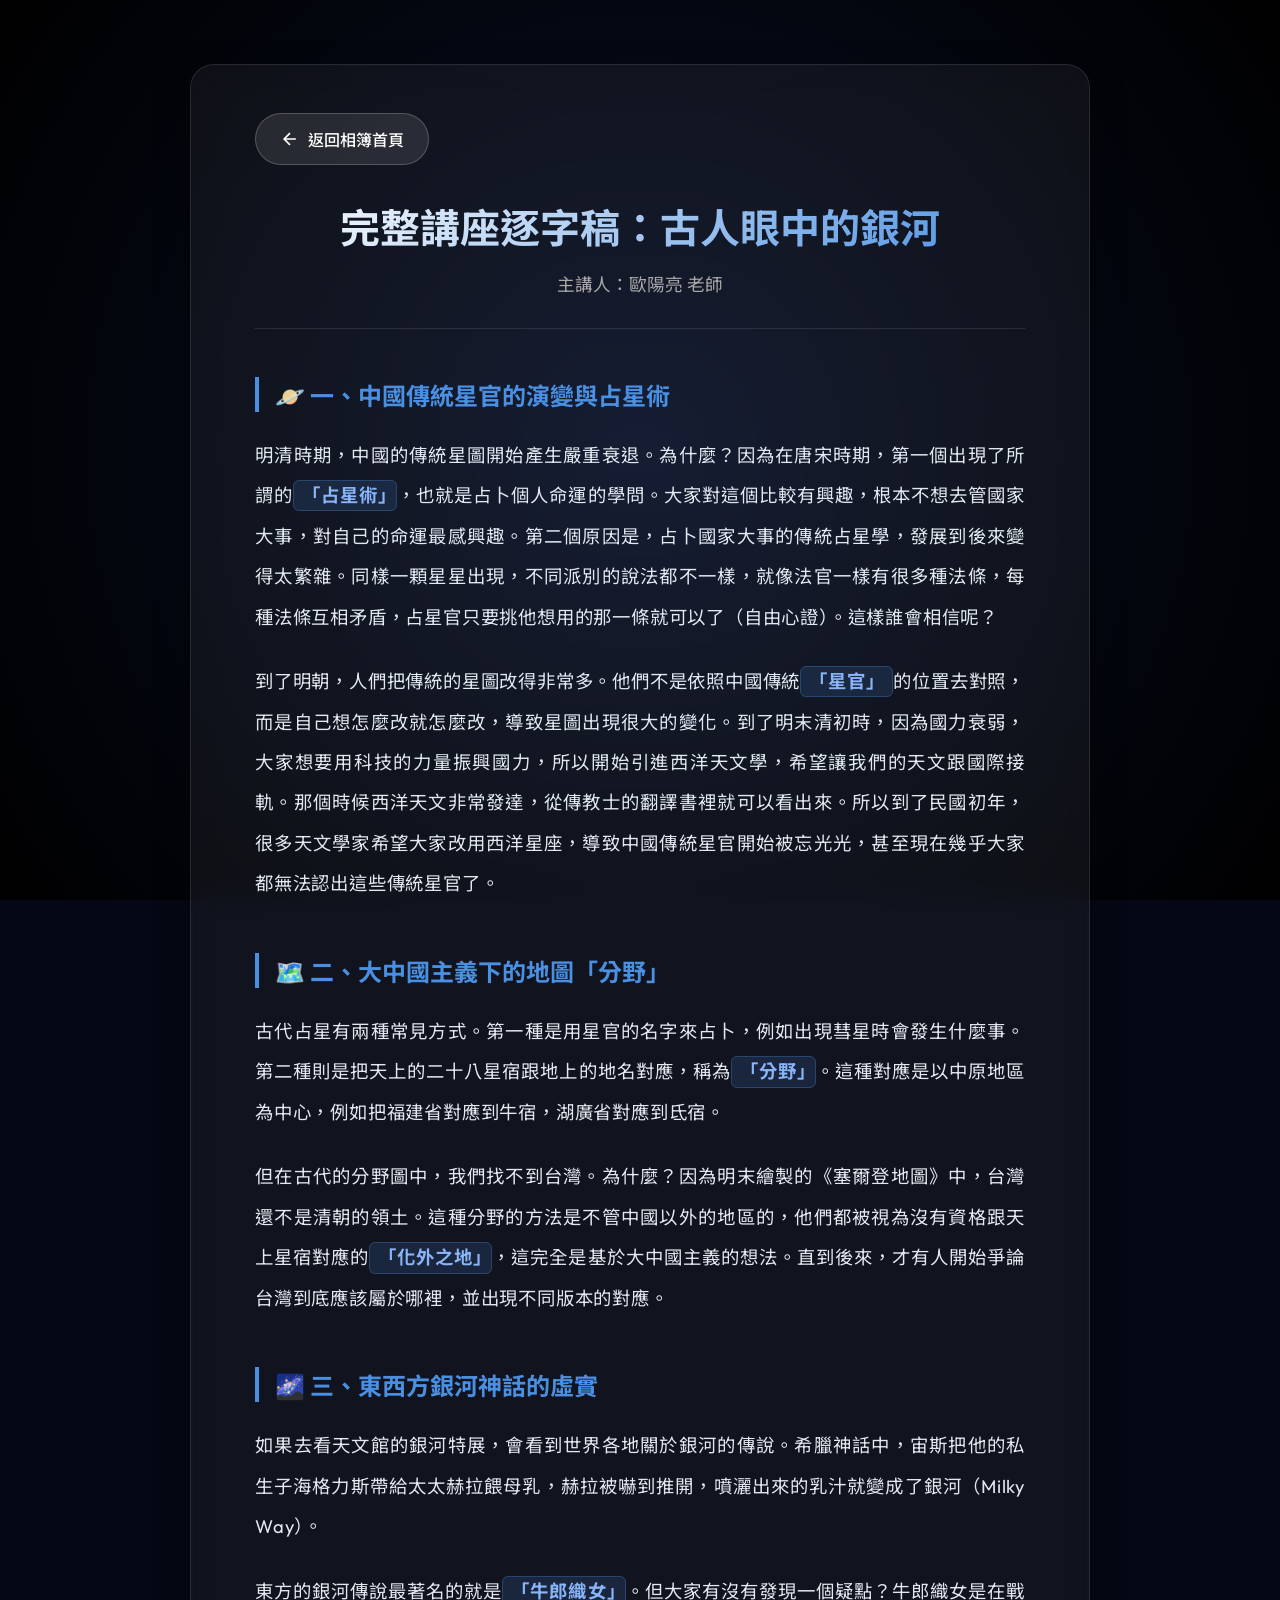
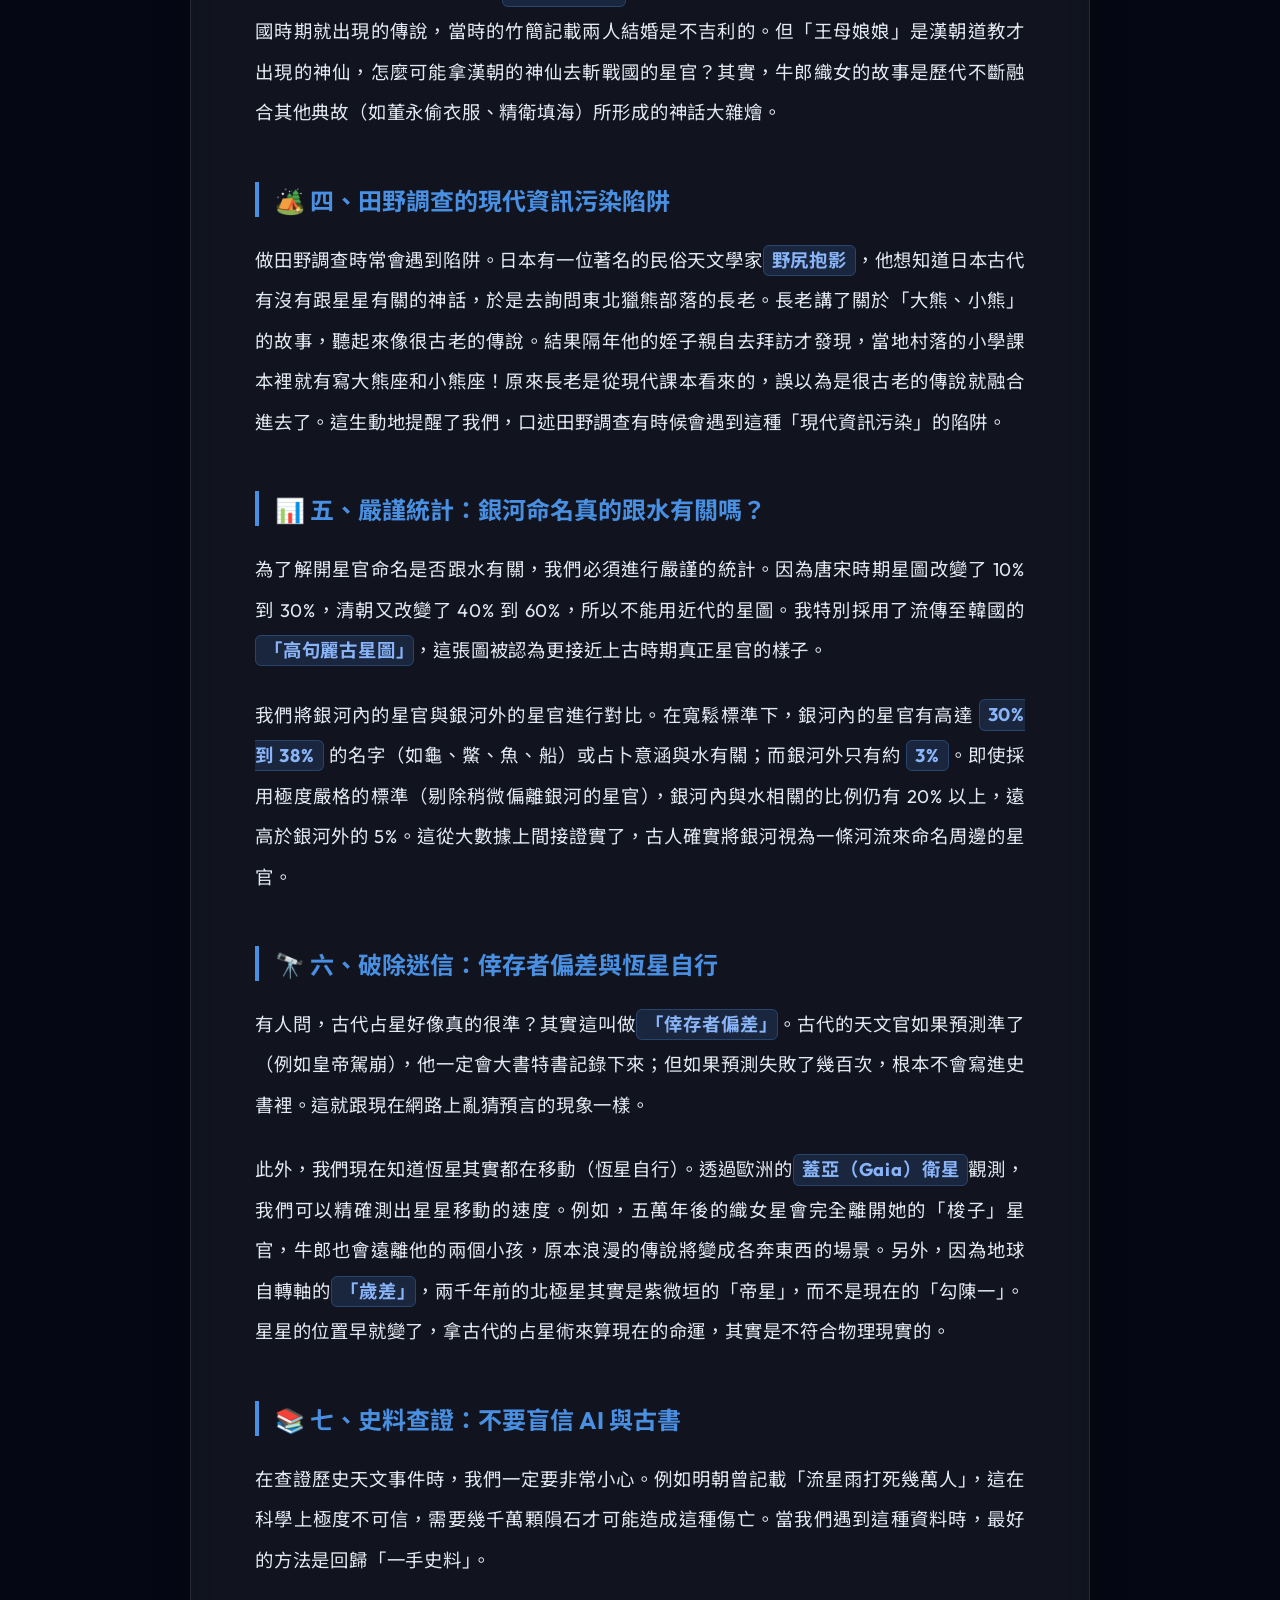
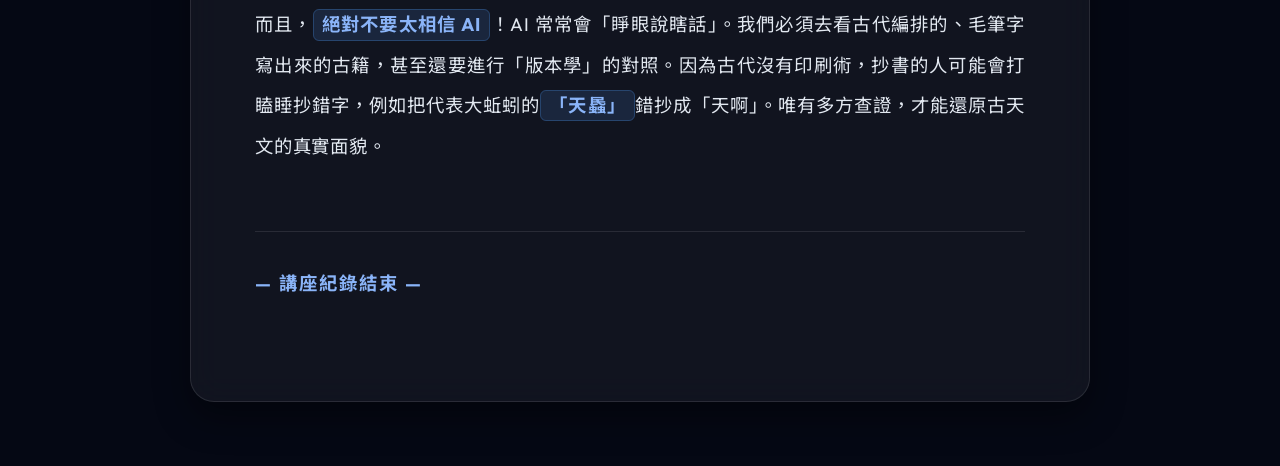
==== commit 74529581: "Remove subtitle text from transcript" ====
--- a/transcript.html
+++ b/transcript.html
@@ -124,7 +124,7 @@
         
         <div class="transcript-header">
             <h2>完整講座逐字稿：古人眼中的銀河</h2>
-            <p>主講人：歐陽亮 老師 ｜ 重新編排與錯字修訂版</p>
+            <p>主講人：歐陽亮 老師</p>
         </div>
 
         <div class="transcript-content">
